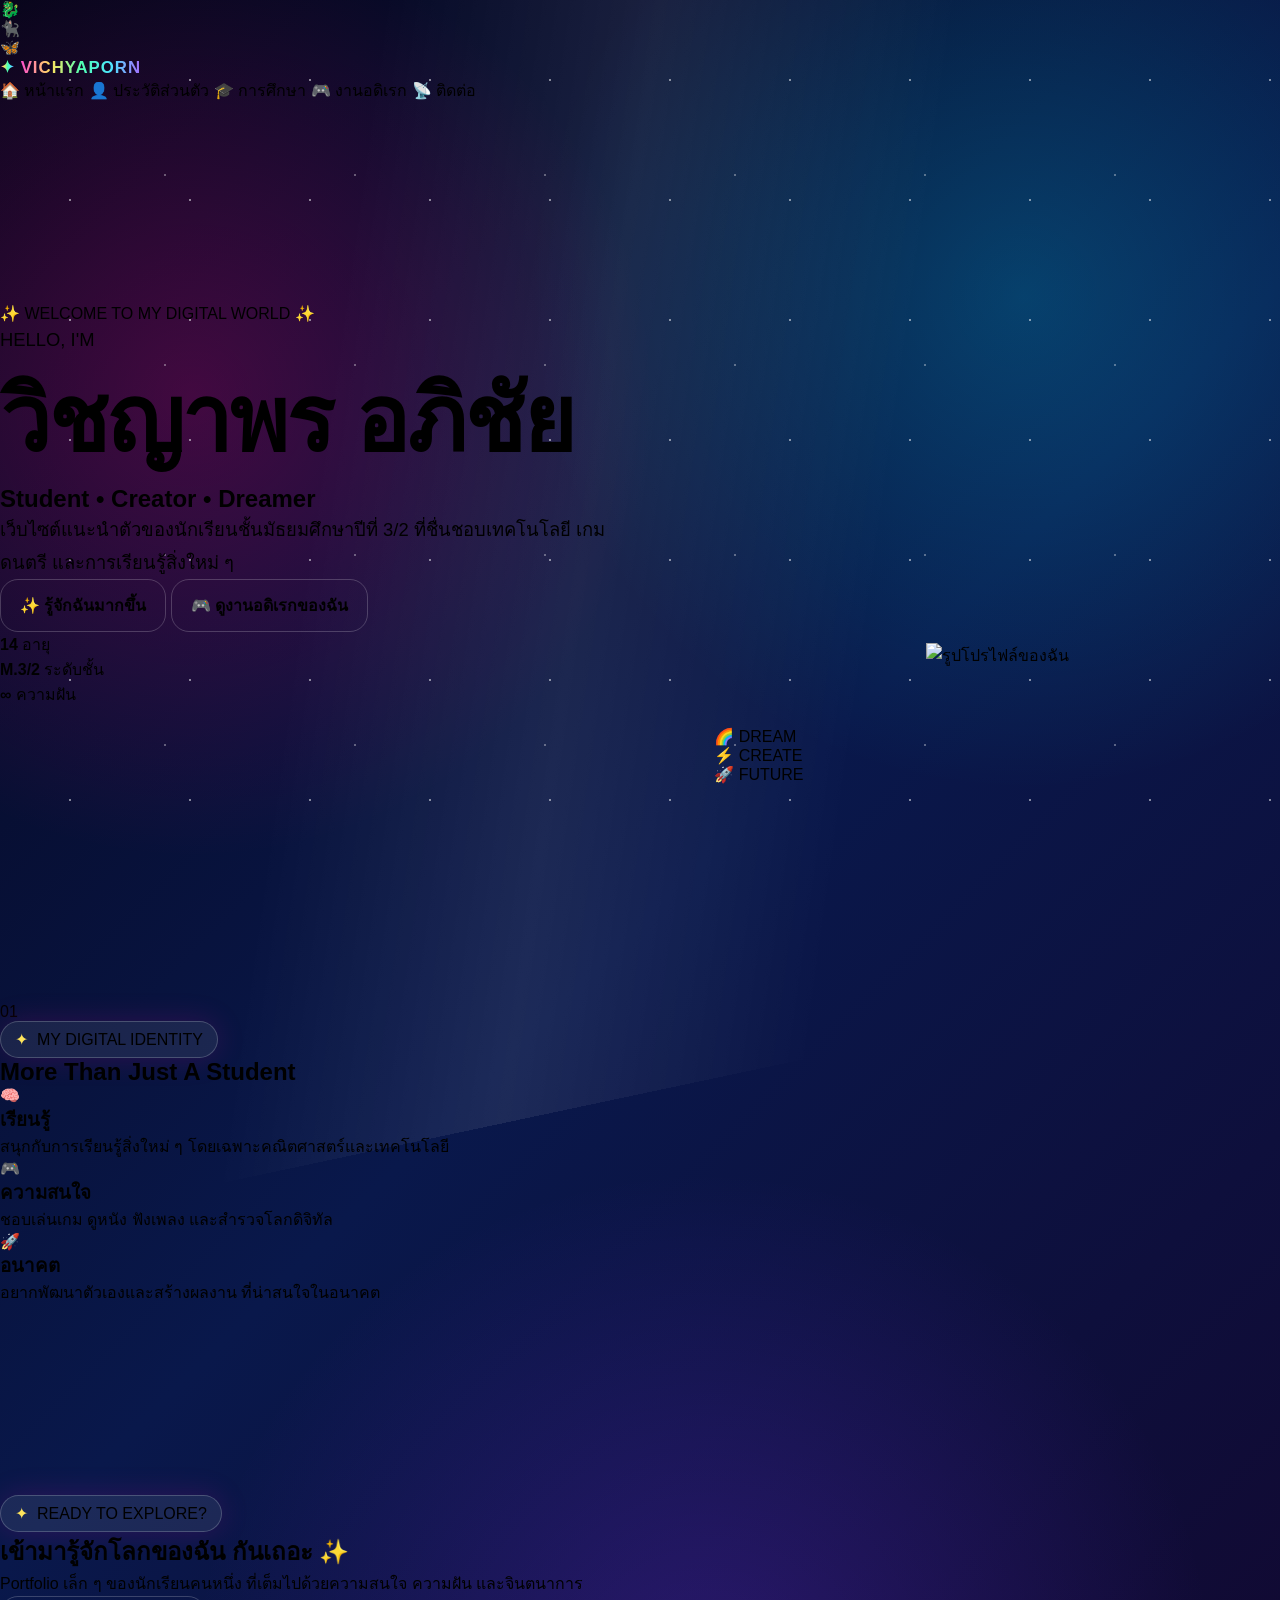
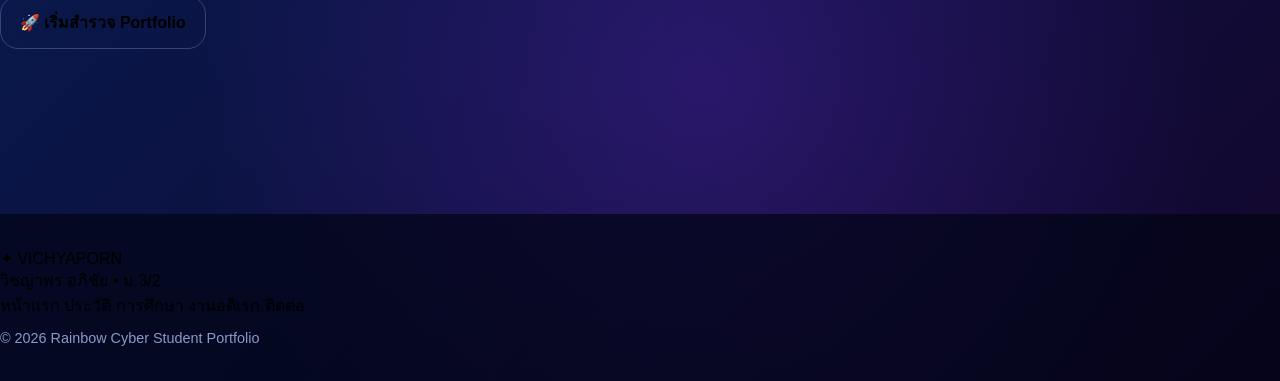
==== index.html @ 8552bf51 "Update index.html" ====
<!DOCTYPE html>
<html lang="th">
<head>
    <meta charset="UTF-8">
    <meta name="viewport" content="width=device-width, initial-scale=1.0">

    <title>Rainbow Cyber Portfolio | วิชญาพร อภิชัย</title>

    <link rel="stylesheet" href="style.css">

    <meta name="description"
          content="เว็บไซต์ Portfolio ของ วิชญาพร อภิชัย นักเรียนชั้นมัธยมศึกษาปีที่ 3/2">
</head>

<body>

    <!-- ===============================
         Animated Background
    ================================ -->

    <div class="space-bg"></div>

    <div class="stars stars-1"></div>
    <div class="stars stars-2"></div>
    <div class="stars stars-3"></div>

    <div class="orb orb-1"></div>
    <div class="orb orb-2"></div>
    <div class="orb orb-3"></div>

    <!-- Floating Cyber Animals -->
    <div class="cyber-animal animal-dragon">🐉</div>
    <div class="cyber-animal animal-cat">🐈‍⬛</div>
    <div class="cyber-animal animal-butterfly">🦋</div>

    <!-- ===============================
         Navigation
    ================================ -->

    <header class="navbar">

        <a href="index.html" class="logo">
            <span class="logo-icon">✦</span>
            <span>VICHYAPORN</span>
        </a>

        <nav class="nav-menu">

            <a href="index.html" class="active">
                🏠 หน้าแรก
            </a>

            <a href="profile.html">
                👤 ประวัติส่วนตัว
            </a>

            <a href="education.html">
                🎓 การศึกษา
            </a>

            <a href="hobby.html">
                🎮 งานอดิเรก
            </a>

            <a href="contact.html">
                📡 ติดต่อ
            </a>

        </nav>

    </header>


    <!-- ===============================
         Main
    ================================ -->

    <main>

        <!-- HERO -->

        <section class="hero section">

            <div class="hero-content reveal">

                <div class="mini-badge">
                    ✨ WELCOME TO MY DIGITAL WORLD ✨
                </div>

                <p class="hero-small">
                    HELLO, I'M
                </p>

                <h1>
                    วิชญาพร
                    <span>อภิชัย</span>
                </h1>

                <h2>
                    <span class="rainbow-text">
                        Student • Creator • Dreamer
                    </span>
                </h2>

                <p class="hero-description">
                    เว็บไซต์แนะนำตัวของนักเรียนชั้นมัธยมศึกษาปีที่ 3/2
                    ที่ชื่นชอบเทคโนโลยี เกม ดนตรี และการเรียนรู้สิ่งใหม่ ๆ
                </p>

                <div class="hero-buttons">

                    <a href="profile.html" class="btn btn-rainbow">
                        ✨ รู้จักฉันมากขึ้น
                    </a>

                    <a href="hobby.html" class="btn btn-glass">
                        🎮 ดูงานอดิเรกของฉัน
                    </a>

                </div>

                <div class="hero-stats">

                    <div>
                        <strong>14</strong>
                        <span>อายุ</span>
                    </div>

                    <div>
                        <strong>M.3/2</strong>
                        <span>ระดับชั้น</span>
                    </div>

                    <div>
                        <strong>∞</strong>
                        <span>ความฝัน</span>
                    </div>

                </div>

            </div>


            <!-- HERO VISUAL -->

            <div class="hero-visual reveal">

                <div class="energy-ring ring-1"></div>
                <div class="energy-ring ring-2"></div>
                <div class="energy-ring ring-3"></div>

                <div class="profile-orbit">

                    <div class="orbit-dot dot-1"></div>
                    <div class="orbit-dot dot-2"></div>
                    <div class="orbit-dot dot-3"></div>

                    <div class="profile-frame">

                        <img
                            src="https://placehold.co/600x700/111827/ffffff?text=MY+PROFILE"
                            alt="รูปโปรไฟล์ของฉัน">

                    </div>

                </div>

                <div class="floating-tag tag-1">
                    🌈 DREAM
                </div>

                <div class="floating-tag tag-2">
                    ⚡ CREATE
                </div>

                <div class="floating-tag tag-3">
                    🚀 FUTURE
                </div>

            </div>

        </section>


        <!-- HIGHLIGHT -->

        <section class="section">

            <div class="section-heading reveal">

                <span class="section-number">01</span>

                <div>
                    <p class="eyebrow">MY DIGITAL IDENTITY</p>

                    <h2>
                        <span class="rainbow-text">
                            More Than Just A Student
                        </span>
                    </h2>
                </div>

            </div>


            <div class="feature-grid">

                <article class="feature-card rainbow-border reveal">

                    <div class="feature-icon">
                        🧠
                    </div>

                    <h3>เรียนรู้</h3>

                    <p>
                        สนุกกับการเรียนรู้สิ่งใหม่ ๆ
                        โดยเฉพาะคณิตศาสตร์และเทคโนโลยี
                    </p>

                </article>


                <article class="feature-card rainbow-border reveal">

                    <div class="feature-icon">
                        🎮
                    </div>

                    <h3>ความสนใจ</h3>

                    <p>
                        ชอบเล่นเกม ดูหนัง ฟังเพลง
                        และสำรวจโลกดิจิทัล
                    </p>

                </article>


                <article class="feature-card rainbow-border reveal">

                    <div class="feature-icon">
                        🚀
                    </div>

                    <h3>อนาคต</h3>

                    <p>
                        อยากพัฒนาตัวเองและสร้างผลงาน
                        ที่น่าสนใจในอนาคต
                    </p>

                </article>

            </div>

        </section>


        <!-- CTA -->

        <section class="cta-section section reveal">

            <div class="cta-card">

                <div class="cta-glow"></div>

                <p class="eyebrow">
                    READY TO EXPLORE?
                </p>

                <h2>
                    เข้ามารู้จักโลกของฉัน
                    <span class="rainbow-text">กันเถอะ ✨</span>
                </h2>

                <p>
                    Portfolio เล็ก ๆ ของนักเรียนคนหนึ่ง
                    ที่เต็มไปด้วยความสนใจ ความฝัน และจินตนาการ
                </p>

                <a href="profile.html" class="btn btn-rainbow">
                    🚀 เริ่มสำรวจ Portfolio
                </a>

            </div>

        </section>

    </main>


    <!-- ===============================
         Footer
    ================================ -->

    <footer class="footer">

        <div class="footer-logo">
            ✦ VICHYAPORN
        </div>

        <p>
            วิชญาพร อภิชัย • ม.3/2
        </p>

        <div class="footer-links">

            <a href="index.html">หน้าแรก</a>
            <a href="profile.html">ประวัติ</a>
            <a href="education.html">การศึกษา</a>
            <a href="hobby.html">งานอดิเรก</a>
            <a href="contact.html">ติดต่อ</a>

        </div>

        <p class="copyright">
            © 2026 Rainbow Cyber Student Portfolio
        </p>

    </footer>


    <!-- Hover Sound -->

    <script>
        let audioContext;

        function playHoverSound() {

            try {

                audioContext =
                    audioContext ||
                    new (window.AudioContext ||
                    window.webkitAudioContext)();

                const oscillator =
                    audioContext.createOscillator();

                const gain =
                    audioContext.createGain();

                oscillator.frequency.value = 700;

                gain.gain.setValueAtTime(
                    0.025,
                    audioContext.currentTime
                );

                gain.gain.exponentialRampToValueAtTime(
                    0.001,
                    audioContext.currentTime + 0.08
                );

                oscillator.connect(gain);
                gain.connect(audioContext.destination);

                oscillator.start();
                oscillator.stop(
                    audioContext.currentTime + 0.08
                );

            } catch (error) {}

        }

        document
            .querySelectorAll("a, button, .feature-card")
            .forEach(element => {

                element.addEventListener(
                    "mouseenter",
                    playHoverSound
                );

            });


        const revealElements =
            document.querySelectorAll(".reveal");

        const observer =
            new IntersectionObserver(
                entries => {

                    entries.forEach(entry => {

                        if (entry.isIntersecting) {

                            entry.target.classList.add("show");

                        }

                    });

                },
                {
                    threshold: 0.12
                }
            );

        revealElements.forEach(
            element => observer.observe(element)
        );

    </script>

</body>
</html>
---- style.css ----
```css
@import url('https://fonts.googleapis.com/css2?family=Kanit:wght@400;500;600;700&family=Orbitron:wght@500;700;800&display=swap');


:root {
    --white: #f7fbff;
    --muted: #c8d8ff;
    --glass: rgba(10, 18, 55, 0.56);
    --line: rgba(255,255,255,0.18);
    --shadow: 0 20px 60px rgba(0,0,0,0.35);
}


* {
    box-sizing: border-box;
    margin: 0;
    padding: 0;
}


html {
    scroll-behavior: smooth;
}


body {

    min-height: 100vh;

    overflow-x: hidden;

    color: var(--white);

    font-family: 'Kanit', sans-serif;

    background:

        radial-gradient(
            circle at 15% 20%,
            rgba(255,0,128,0.24),
            transparent 24%
        ),

        radial-gradient(
            circle at 80% 15%,
            rgba(0,220,255,0.22),
            transparent 25%
        ),

        radial-gradient(
            circle at 55% 85%,
            rgba(130,50,255,0.24),
            transparent 28%
        ),

        linear-gradient(
            135deg,
            #05051a 0%,
            #09184b 48%,
            #13062d 100%
        );
}


/* ดาวด้านหลัง */

body::before {

    content: "";

    position: fixed;

    inset: 0;

    z-index: -5;

    pointer-events: none;

    background-image:

        radial-gradient(
            circle,
            rgba(255,255,255,0.9) 0 1px,
            transparent 1.5px
        ),

        radial-gradient(
            circle,
            rgba(255,255,255,0.6) 0 1px,
            transparent 1.5px
        );

    background-size:
        120px 120px,
        190px 190px;

    background-position:
        10px 20px,
        70px 80px;

    opacity: 0.55;

    animation: stars 18s linear infinite;
}


/* แสงทางช้างเผือก */

body::after {

    content: "";

    position: fixed;

    inset: -20%;

    z-index: -4;

    pointer-events: none;

    background:
        linear-gradient(
            110deg,
            transparent 35%,
            rgba(255,255,255,0.08) 48%,
            transparent 62%
        );

    transform: rotate(-12deg);

    animation: milky 11s ease-in-out infinite;
}


a {
    color: inherit;
    text-decoration: none;
}


img {
    max-width: 100%;
    display: block;
}


.container {

    width: min(1120px, 92%);

    margin: auto;
}


/* =========================
   NAVIGATION
========================= */

.nav {

    position: sticky;

    top: 14px;

    z-index: 50;

    margin: 14px auto 0;

    width: min(1120px, 92%);

    padding: 12px 16px;

    border: 1px solid var(--line);

    border-radius: 28px;

    background: rgba(5,8,30,0.62);

    backdrop-filter: blur(18px);

    box-shadow:
        0 10px 40px rgba(0,0,0,0.28);
}


.nav-inner {

    display: flex;

    align-items: center;

    justify-content: space-between;

    gap: 18px;
}


.logo {

    font-family: Orbitron, sans-serif;

    font-weight: 800;

    letter-spacing: 1px;

    font-size: 1.05rem;
}


.logo span {

    background:
        linear-gradient(
            90deg,
            #ff4ecd,
            #ffe45e,
            #50ffb1,
            #4de7ff,
            #a56cff
        );

    -webkit-background-clip: text;

    color: transparent;
}


.menu {

    display: flex;

    gap: 7px;

    flex-wrap: wrap;

    justify-content: flex-end;
}


.menu a {

    padding: 9px 13px;

    border-radius: 18px;

    color: #dbe8ff;

    transition: 0.25s;
}


.menu a:hover,
.menu a.active {

    background:
        linear-gradient(
            90deg,
            #ff4ecd,
            #7c5cff,
            #29d9ff
        );

    color: white;

    box-shadow:
        0 0 22px rgba(103,93,255,0.45);

    transform: translateY(-2px);
}


/* =========================
   HERO
========================= */

.hero {

    min-height: calc(100vh - 95px);

    display: grid;

    grid-template-columns: 1.08fr 0.92fr;

    align-items: center;

    gap: 50px;

    padding: 70px 0 90px;

    position: relative;
}


.eyebrow {

    display: inline-flex;

    gap: 9px;

    align-items: center;

    padding: 8px 14px;

    border: 1px solid rgba(255,255,255,0.2);

    border-radius: 999px;

    background: rgba(255,255,255,0.08);

    box-shadow:
        0 0 30px rgba(255,0,180,0.15);
}


.eyebrow::before {

    content: "✦";

    color: #ffe55c;

    animation: twinkle 1.3s infinite;
}


h1 {

    font-size: clamp(3rem, 7vw, 6.6rem);

    line-height: 0.95;

    margin: 22px 0;

    font-weight: 800;

    letter-spacing: -2px;
}


.gradient {

    background:
        linear-gradient(
            90deg,
            #ff4fd8,
            #ff8b4a,
            #ffe35b,
            #59ffb0,
            #43e7ff,
            #8d68ff
        );

    -webkit-background-clip: text;

    color: transparent;

    background-size: 250%;

    animation:
        rainbow 7s linear infinite;
}


.hero p {

    font-size: 1.15rem;

    color: var(--muted);

    max-width: 650px;

    line-height: 1.8;
}


.actions {

    display: flex;

    gap: 14px;

    flex-wrap: wrap;

    margin-top: 28px;
}


.btn {

    display: inline-flex;

    align-items: center;

    gap: 8px;

    padding: 13px 19px;

    border-radius: 18px;

    font-weight: 700;

    border: 1px solid rgba(255,255,255,0.2);

    transition: 0.25s;
}


.btn.primary {

    background:
        linear-gradient(
            100deg,
            #ff35c8,
            #7659ff,
            #1ddcff
        );

    box-shadow:
        0 12px 35px rgba(113,65,255,0.35);
}


.btn.secondary {

    background:
        rgba(255,255,255,0.08);
}


.btn:hover {

    transform:
        translateY(-4px)
        scale(1.02);

    box-shadow:
        0 14px 35px rgba(0,0,0,0.35);
}


/* =========================
   PROFILE ORBIT
========================= */

.profile-orbit {

    position: relative;

    display: grid;

    place-items: center;

    min-height: 500px;
}


.orbit {

    position: absolute;

    width: 410px;

    height: 410px;

    border:
        1px dashed
        rgba(255,255,255,0.35);

    border-radius: 50%;

    animation:
        spin 20s linear infinite;
}


.orbit::before,
.orbit::after {

    content: "✦";

    position: absolute;

    color: white;

    font-size: 1.5rem;

    filter:
        drop-shadow(
            0 0 12px white
        );
}


.orbit::before {

    top: 4%;

    left: 50%;
}


.orbit::after {

    bottom: 10%;

    right: 4%;

    color: #ff63dd;
}


.avatar-wrap {

    width: 315px;

    height: 315px;

    padding: 9px;

    border-radius:
        47% 53% 58% 42% /
        50% 44% 56% 50%;

    background:
        linear-gradient(
            135deg,
            #ff4ecd,
            #ffe45e,
            #4dffbe,
            #42dfff,
            #9365ff
        );

    box-shadow:
        0 0 70px rgba(117,87,255,0.5);

    animation:
        morph 8s ease-in-out infinite,
        float 4s ease-in-out infinite;
}


.avatar {

    width: 100%;

    height: 100%;

    object-fit: cover;

    border-radius: inherit;

    background: #111a4a;
}


.planet,
.animal {

    position: absolute;

    filter:
        drop-shadow(
            0 0 18px
            rgba(255,255,255,0.35)
        );

    animation:
        float 5s ease-in-out infinite;
}


.planet {

    font-size: 5rem;

    top: 4%;

    right: 0;
}


.animal {

    font-size: 6rem;

    bottom: 3%;

    left: 0;

    animation-delay: -2s;
}


.sparkles span {

    position: absolute;

    font-size: 1.4rem;

    animation:
        twinkle 1.5s infinite;
}


.sparkles span:nth-child(1) {

    top: 10%;

    left: 5%;
}


.sparkles span:nth-child(2) {

    top: 28%;

    right: 4%;

    animation-delay: 0.5s;
}


.sparkles span:nth-child(3) {

    bottom: 15%;

    right: 15%;

    animation-delay: 1s;
}


/* =========================
   STATS
========================= */

.stats {

    display: grid;

    grid-template-columns:
        repeat(3,1fr);

    gap: 15px;

    margin-top: 25px;
}


.stat {

    text-align: center;

    padding: 18px;

    border-radius: 22px;

    background:
        rgba(255,255,255,0.07);

    border:
        1px solid var(--line);
}


.stat strong {

    display: block;

    font-size: 2rem;
}


.stat span {

    color: #bcd0ff;
}


/* =========================
   SECTIONS
========================= */

.section {

    padding: 95px 0;
}


.section-head {

    text-align: center;

    margin-bottom: 42px;
}


.section-head .mini {

    color: #79eaff;

    font-weight: 700;

    letter-spacing: 2px;
}


.section-head h2 {

    font-size:
        clamp(2rem,4vw,3.5rem);

    margin: 8px 0;
}


.section-head p {

    color: var(--muted);
}


/* =========================
   CARDS
========================= */

.grid {

    display: grid;

    grid-template-columns:
        repeat(3,1fr);

    gap: 20px;
}


.card {

    padding: 25px;

    border:
        1px solid var(--line);

    border-radius: 28px;

    background:
        var(--glass);

    backdrop-filter:
        blur(16px);

    box-shadow:
        var(--shadow);

    transition: 0.3s;

    position: relative;

    overflow: hidden;
}


.card::before {

    content: "";

    position: absolute;

    width: 130px;

    height: 130px;

    right: -55px;

    top: -55px;

    background:
        radial-gradient(
            circle,
            #ff49d8,
            transparent 65%
        );

    opacity: 0.45;
}


.card:hover {

    transform:
        translateY(-9px)
        rotateX(1deg);

    border-color:
        rgba(255,255,255,0.38);

    box-shadow:

        0 25px 70px
        rgba(0,0,0,0.42),

        0 0 35px
        rgba(116,83,255,0.18);
}


.icon {

    font-size: 2.3rem;

    margin-bottom: 12px;
}


.card h3 {

    font-size: 1.35rem;

    margin-bottom: 7px;
}


.card p {

    color: var(--muted);

    line-height: 1.7;
}


/* =========================
   PAGE HERO
========================= */

.page-hero {

    padding: 80px 0 45px;

    text-align: center;
}


.page-hero h1 {

    font-size:
        clamp(2.8rem,7vw,5rem);
}


.page-hero p {

    max-width: 700px;

    margin: auto;

    color: var(--muted);

    font-size: 1.1rem;

    line-height: 1.8;
}


/* =========================
   PROFILE
========================= */

.profile-layout {

    display: grid;

    grid-template-columns:
        0.75fr 1.25fr;

    gap: 25px;

    align-items: stretch;
}


.portrait {

    min-height: 500px;

    display: flex;

    align-items: center;

    justify-content: center;
}


.portrait .avatar-wrap {

    width: 280px;

    height: 350px;
}


.profile-name {

    font-size: 2.4rem;

    margin:
        18px 0 5px;
}


.info-list {

    display: grid;

    grid-template-columns:
        1fr 1fr;

    gap: 13px;

    margin-top: 20px;
}


.info {

    padding: 15px;

    border-radius: 18px;

    background:
        rgba(255,255,255,0.06);

    border:
        1px solid var(--line);
}


.info b {

    display: block;

    color: #72e9ff;
}


.info span {

    color: white;
}


/* =========================
   TIMELINE
========================= */

.timeline {

    position: relative;

    max-width: 850px;

    margin: auto;
}


.timeline::before {

    content: "";

    position: absolute;

    left: 25px;

    top: 0;

    bottom: 0;

    width: 3px;

    background:
        linear-gradient(
            #ff4fd8,
            #ffe45e,
            #55ffb6,
            #49dcff,
            #9168ff
        );

    border-radius: 9px;
}


.timeline-item {

    position: relative;

    padding:
        0 0 28px 70px;
}


.dot {

    position: absolute;

    left: 13px;

    top: 5px;

    width: 27px;

    height: 27px;

    border-radius: 50%;

    background:
        linear-gradient(
            135deg,
            #ff4fd8,
            #55ddff
        );

    box-shadow:
        0 0 22px #6e71ff;
}


.year {

    color: #ffe75b;

    font-weight: 700;
}


/* =========================
   TABLE
========================= */

.table-wrap {

    overflow: auto;

    margin-top: 25px;

    border:
        1px solid var(--line);

    border-radius: 25px;
}


.table {

    width: 100%;

    border-collapse: collapse;

    min-width: 620px;

    background:
        rgba(10,15,45,0.5);
}


.table th,
.table td {

    padding: 16px;

    border-bottom:
        1px solid var(--line);

    text-align: left;
}


.table th {

    background:
        rgba(120,80,255,0.25);

    color: white;
}


.table td {

    color: #d8e4ff;
}


/* =========================
   HOBBY
========================= */

.hobby-grid {

    grid-template-columns:
        repeat(3,1fr);
}


.hobby-card {

    min-height: 240px;
}


.hobby-card .big {

    font-size: 3.2rem;

    display: inline-block;

    animation:
        bob 3s ease-in-out infinite;
}


.tag {

    display: inline-block;

    margin-top: 18px;

    padding: 6px 11px;

    border-radius: 999px;

    background:
        rgba(255,255,255,0.08);

    border:
        1px solid var(--line);

    color: #cfe5ff;
}


/* =========================
   CONTACT
========================= */

.contact-grid {

    display: grid;

    grid-template-columns:
        1fr 1fr;

    gap: 25px;
}


.contact-card {

    min-height: 200px;
}


.contact-link {

    display: inline-block;

    margin-top: 15px;

    color: #72eaff;

    font-weight: 700;
}


.center-card {

    text-align: center;
}


.center-card .btn {

    margin-top: 20px;
}


/* =========================
   FOOTER
========================= */

footer {

    margin-top: 70px;

    padding: 35px 0;

    background:
        rgba(2,5,22,0.72);

    border-top:
        1px solid var(--line);
}


.footer-inner {

    display: flex;

    justify-content: space-between;

    gap: 20px;

    align-items: center;
}


.footer-nav {

    display: flex;

    gap: 15px;

    flex-wrap: wrap;

    color: #bfd2ff;
}


.copyright {

    color: #879bc9;

    font-size: 0.9rem;

    margin-top: 12px;
}


/* =========================
   ANIMATION
========================= */

.reveal {

    animation:
        up 0.8s both;
}


.delay1 {

    animation-delay: 0.12s;
}


.delay2 {

    animation-delay: 0.24s;
}


.delay3 {

    animation-delay: 0.36s;
}


@keyframes up {

    from {

        opacity: 0;

        transform:
            translateY(25px);
    }

    to {

        opacity: 1;

        transform: none;
    }
}


@keyframes float {

    0%,100% {

        transform:
            translateY(0)
            rotate(-2deg);
    }

    50% {

        transform:
            translateY(-18px)
            rotate(3deg);
    }
}


@keyframes spin {

    to {

        transform:
            rotate(360deg);
    }
}


@keyframes morph {

    0%,100% {

        border-radius:
            47% 53% 58% 42% /
            50% 44% 56% 50%;
    }

    50% {

        border-radius:
            57% 43% 44% 56% /
            41% 58% 42% 59%;
    }
}


@keyframes rainbow {

    to {

        background-position:
            250% center;
    }
}


@keyframes stars {

    to {

        background-position:
            120px 120px,
            -120px -80px;
    }
}


@keyframes milky {

    0%,100% {

        transform:
            translateX(-8%)
            rotate(-12deg);
    }

    50% {

        transform:
            translateX(8%)
            rotate(-12deg);
    }
}


@keyframes twinkle {

    0%,100% {

        opacity: 0.35;

        transform:
            scale(0.8);
    }

    50% {

        opacity: 1;

        transform:
            scale(1.2);
    }
}


@keyframes bob {

    0%,100% {

        transform:
            translateY(0)
            rotate(-3deg);
    }

    50% {

        transform:
            translateY(-10px)
            rotate(3deg);
    }
}


/* =========================
   RESPONSIVE
========================= */

@media (max-width: 850px) {

    .hero {

        grid-template-columns: 1fr;

        text-align: center;

        padding-top: 55px;
    }


    .hero p {

        margin: auto;
    }


    .actions {

        justify-content: center;
    }


    .profile-orbit {

        min-height: 410px;
    }


    .orbit {

        width: 330px;

        height: 330px;
    }


    .avatar-wrap {

        width: 250px;

        height: 250px;
    }


    .planet {

        font-size: 3.8rem;
    }


    .animal {

        font-size: 4.5rem;
    }


    .grid,
    .hobby-grid {

        grid-template-columns:
            1fr 1fr;
    }


    .profile-layout,
    .contact-grid {

        grid-template-columns: 1fr;
    }


    .portrait {

        min-height: 400px;
    }


    .footer-inner {

        flex-direction: column;

        text-align: center;
    }

}


@media (max-width: 560px) {

    .nav {

        top: 7px;
    }


    .nav-inner {

        align-items: flex-start;

        flex-direction: column;
    }


    .menu {

        width: 100%;

        justify-content: center;
    }


    .menu a {

        padding: 7px 9px;

        font-size: 0.9rem;
    }


    h1 {

        letter-spacing: -1px;
    }


    .section {

        padding: 65px 0;
    }


    .grid,
    .hobby-grid,
    .stats,
    .info-list {

        grid-template-columns: 1fr;
    }


    .profile-orbit {

        min-height: 350px;
    }


    .orbit {

        width: 285px;

        height: 285px;
    }


    .avatar-wrap {

        width: 215px;

        height: 215px;
    }


    .animal {

        left: 2%;

        bottom: 0;

        font-size: 3.7rem;
    }


    .planet {

        right: 0;

        font-size: 3rem;
    }


    .page-hero {

        padding: 55px 0 30px;
    }

}
```
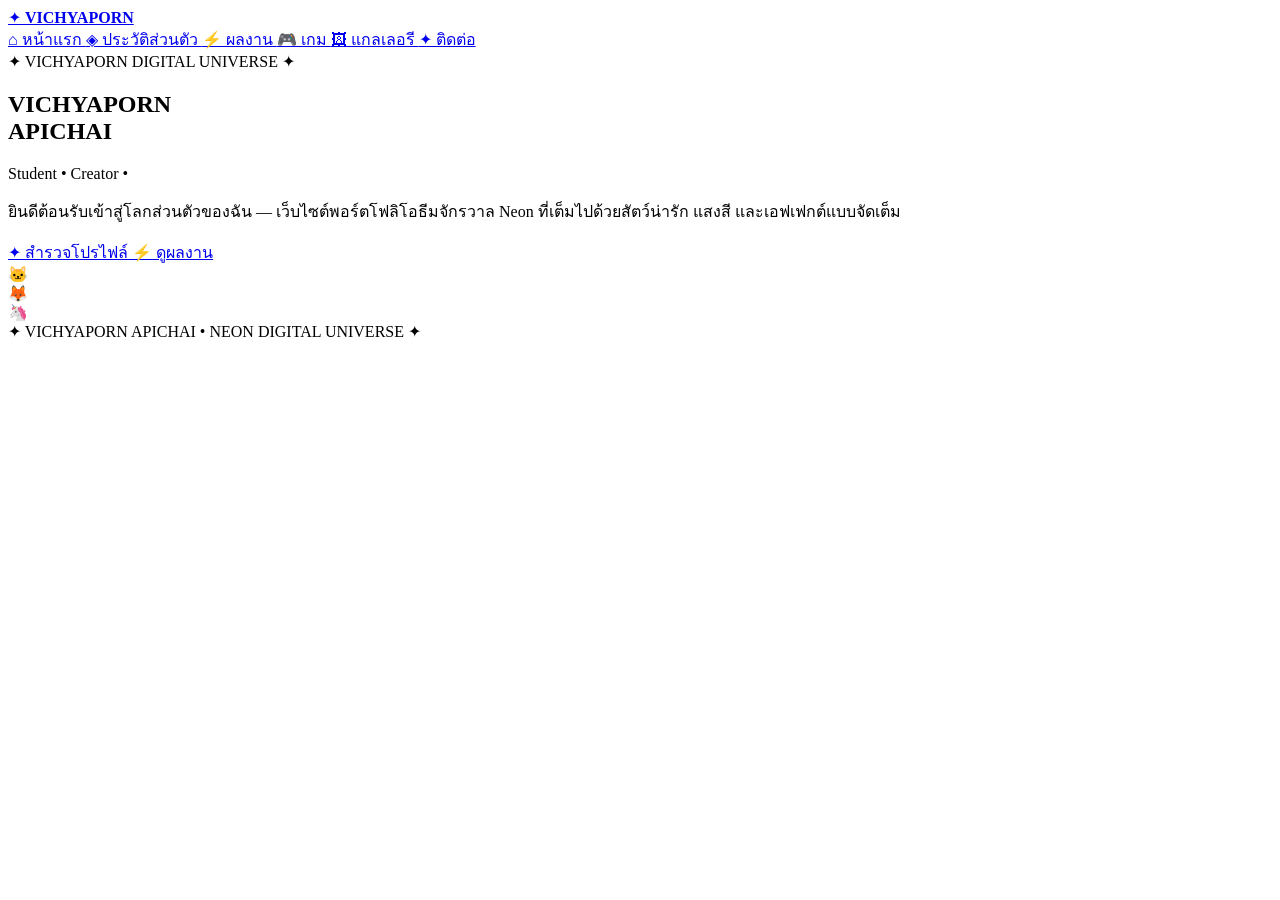
==== commit 57c4392a: "Update index.html" ====
--- a/index.html
+++ b/index.html
@@ -1,288 +1,138 @@
-<!DOCTYPE html>
+<!doctype html>
 <html lang="th">
+
 <head>
     <meta charset="UTF-8">
     <meta name="viewport" content="width=device-width, initial-scale=1.0">
 
-    <title>Rainbow Cyber Portfolio | วิชญาพร อภิชัย</title>
+    <title>VICHYAPORN — หน้าแรก</title>
 
-    <link rel="stylesheet" href="style.css">
-
-    <meta name="description"
-          content="เว็บไซต์ Portfolio ของ วิชญาพร อภิชัย นักเรียนชั้นมัธยมศึกษาปีที่ 3/2">
+    <link rel="stylesheet" href="css/style.css">
 </head>
 
 <body>
 
-    <!-- ===============================
-         Animated Background
-    ================================ -->
+    <!-- Background -->
+    <div class="bg"></div>
+    <div class="stars"></div>
 
-    <div class="space-bg"></div>
+    <!-- เอฟเฟกต์ทั้งหมด -->
+    <div id="fx"></div>
 
-    <div class="stars stars-1"></div>
-    <div class="stars stars-2"></div>
-    <div class="stars stars-3"></div>
+    <!-- Cursor -->
+    <div class="cursor"></div>
+    <div class="cursor-dot"></div>
 
-    <div class="orb orb-1"></div>
-    <div class="orb orb-2"></div>
-    <div class="orb orb-3"></div>
 
-    <!-- Floating Cyber Animals -->
-    <div class="cyber-animal animal-dragon">🐉</div>
-    <div class="cyber-animal animal-cat">🐈‍⬛</div>
-    <div class="cyber-animal animal-butterfly">🦋</div>
+    <!-- ================= NAVBAR ================= -->
 
-    <!-- ===============================
-         Navigation
-    ================================ -->
+    <nav>
 
-    <header class="navbar">
-
-        <a href="index.html" class="logo">
-            <span class="logo-icon">✦</span>
-            <span>VICHYAPORN</span>
+        <a class="logo" href="index.html">
+            ✦ <b>VICHYAPORN</b>
         </a>
 
-        <nav class="nav-menu">
+        <div class="navlinks">
 
-            <a href="index.html" class="active">
-                🏠 หน้าแรก
+            <a href="index.html">
+                ⌂ หน้าแรก
             </a>
 
             <a href="profile.html">
-                👤 ประวัติส่วนตัว
+                ◈ ประวัติส่วนตัว
             </a>
 
-            <a href="education.html">
-                🎓 การศึกษา
+            <a href="works.html">
+                ⚡ ผลงาน
             </a>
 
-            <a href="hobby.html">
-                🎮 งานอดิเรก
+            <a href="games.html">
+                🎮 เกม
+            </a>
+
+            <a href="gallery.html">
+                🖼 แกลเลอรี
             </a>
 
             <a href="contact.html">
-                📡 ติดต่อ
+                ✦ ติดต่อ
             </a>
 
-        </nav>
+        </div>
 
-    </header>
+    </nav>
 
 
-    <!-- ===============================
-         Main
-    ================================ -->
+    <!-- ================= HERO ================= -->
 
     <main>
 
-        <!-- HERO -->
+        <section class="hero">
 
-        <section class="hero section">
+            <div class="wrap reveal">
 
-            <div class="hero-content reveal">
-
-                <div class="mini-badge">
-                    ✨ WELCOME TO MY DIGITAL WORLD ✨
+                <div class="eyebrow">
+                    ✦ VICHYAPORN DIGITAL UNIVERSE ✦
                 </div>
 
-                <p class="hero-small">
-                    HELLO, I'M
-                </p>
 
                 <h1>
-                    วิชญาพร
-                    <span>อภิชัย</span>
+
+                    <span class="glitch">
+                        VICHYAPORN
+                    </span>
+
+                    <br>
+
+                    APICHAI
+
                 </h1>
 
-                <h2>
-                    <span class="rainbow-text">
-                        Student • Creator • Dreamer
-                    </span>
-                </h2>
 
-                <p class="hero-description">
-                    เว็บไซต์แนะนำตัวของนักเรียนชั้นมัธยมศึกษาปีที่ 3/2
-                    ที่ชื่นชอบเทคโนโลยี เกม ดนตรี และการเรียนรู้สิ่งใหม่ ๆ
-                </p>
+                <div class="subtitle">
 
-                <div class="hero-buttons">
+                    Student • Creator •
 
-                    <a href="profile.html" class="btn btn-rainbow">
-                        ✨ รู้จักฉันมากขึ้น
-                    </a>
-
-                    <a href="hobby.html" class="btn btn-glass">
-                        🎮 ดูงานอดิเรกของฉัน
-                    </a>
+                    <span id="type" class="type"></span>
 
                 </div>
 
-                <div class="hero-stats">
 
-                    <div>
-                        <strong>14</strong>
-                        <span>อายุ</span>
-                    </div>
+                <p>
+                    ยินดีต้อนรับเข้าสู่โลกส่วนตัวของฉัน —
+                    เว็บไซต์พอร์ตโฟลิโอธีมจักรวาล Neon
+                    ที่เต็มไปด้วยสัตว์น่ารัก แสงสี
+                    และเอฟเฟกต์แบบจัดเต็ม
+                </p>
 
-                    <div>
-                        <strong>M.3/2</strong>
-                        <span>ระดับชั้น</span>
-                    </div>
 
-                    <div>
-                        <strong>∞</strong>
-                        <span>ความฝัน</span>
-                    </div>
+                <div class="buttons">
+
+                    <a class="btn primary" href="profile.html">
+                        ✦ สำรวจโปรไฟล์
+                    </a>
+
+                    <a class="btn" href="works.html">
+                        ⚡ ดูผลงาน
+                    </a>
 
                 </div>
 
             </div>
 
 
-            <!-- HERO VISUAL -->
+            <!-- สัตว์ลอย -->
 
-            <div class="hero-visual reveal">
-
-                <div class="energy-ring ring-1"></div>
-                <div class="energy-ring ring-2"></div>
-                <div class="energy-ring ring-3"></div>
-
-                <div class="profile-orbit">
-
-                    <div class="orbit-dot dot-1"></div>
-                    <div class="orbit-dot dot-2"></div>
-                    <div class="orbit-dot dot-3"></div>
-
-                    <div class="profile-frame">
-
-                        <img
-                            src="https://placehold.co/600x700/111827/ffffff?text=MY+PROFILE"
-                            alt="รูปโปรไฟล์ของฉัน">
-
-                    </div>
-
-                </div>
-
-                <div class="floating-tag tag-1">
-                    🌈 DREAM
-                </div>
-
-                <div class="floating-tag tag-2">
-                    ⚡ CREATE
-                </div>
-
-                <div class="floating-tag tag-3">
-                    🚀 FUTURE
-                </div>
-
+            <div class="floatpet p1">
+                🐱
             </div>
 
-        </section>
-
-
-        <!-- HIGHLIGHT -->
-
-        <section class="section">
-
-            <div class="section-heading reveal">
-
-                <span class="section-number">01</span>
-
-                <div>
-                    <p class="eyebrow">MY DIGITAL IDENTITY</p>
-
-                    <h2>
-                        <span class="rainbow-text">
-                            More Than Just A Student
-                        </span>
-                    </h2>
-                </div>
-
+            <div class="floatpet p2">
+                🦊
             </div>
 
-
-            <div class="feature-grid">
-
-                <article class="feature-card rainbow-border reveal">
-
-                    <div class="feature-icon">
-                        🧠
-                    </div>
-
-                    <h3>เรียนรู้</h3>
-
-                    <p>
-                        สนุกกับการเรียนรู้สิ่งใหม่ ๆ
-                        โดยเฉพาะคณิตศาสตร์และเทคโนโลยี
-                    </p>
-
-                </article>
-
-
-                <article class="feature-card rainbow-border reveal">
-
-                    <div class="feature-icon">
-                        🎮
-                    </div>
-
-                    <h3>ความสนใจ</h3>
-
-                    <p>
-                        ชอบเล่นเกม ดูหนัง ฟังเพลง
-                        และสำรวจโลกดิจิทัล
-                    </p>
-
-                </article>
-
-
-                <article class="feature-card rainbow-border reveal">
-
-                    <div class="feature-icon">
-                        🚀
-                    </div>
-
-                    <h3>อนาคต</h3>
-
-                    <p>
-                        อยากพัฒนาตัวเองและสร้างผลงาน
-                        ที่น่าสนใจในอนาคต
-                    </p>
-
-                </article>
-
-            </div>
-
-        </section>
-
-
-        <!-- CTA -->
-
-        <section class="cta-section section reveal">
-
-            <div class="cta-card">
-
-                <div class="cta-glow"></div>
-
-                <p class="eyebrow">
-                    READY TO EXPLORE?
-                </p>
-
-                <h2>
-                    เข้ามารู้จักโลกของฉัน
-                    <span class="rainbow-text">กันเถอะ ✨</span>
-                </h2>
-
-                <p>
-                    Portfolio เล็ก ๆ ของนักเรียนคนหนึ่ง
-                    ที่เต็มไปด้วยความสนใจ ความฝัน และจินตนาการ
-                </p>
-
-                <a href="profile.html" class="btn btn-rainbow">
-                    🚀 เริ่มสำรวจ Portfolio
-                </a>
-
+            <div class="floatpet p3">
+                🦄
             </div>
 
         </section>
@@ -290,121 +140,16 @@
     </main>
 
 
-    <!-- ===============================
-         Footer
-    ================================ -->
+    <footer>
 
-    <footer class="footer">
-
-        <div class="footer-logo">
-            ✦ VICHYAPORN
-        </div>
-
-        <p>
-            วิชญาพร อภิชัย • ม.3/2
-        </p>
-
-        <div class="footer-links">
-
-            <a href="index.html">หน้าแรก</a>
-            <a href="profile.html">ประวัติ</a>
-            <a href="education.html">การศึกษา</a>
-            <a href="hobby.html">งานอดิเรก</a>
-            <a href="contact.html">ติดต่อ</a>
-
-        </div>
-
-        <p class="copyright">
-            © 2026 Rainbow Cyber Student Portfolio
-        </p>
+        ✦ VICHYAPORN APICHAI
+        • NEON DIGITAL UNIVERSE ✦
 
     </footer>
 
 
-    <!-- Hover Sound -->
-
-    <script>
-        let audioContext;
-
-        function playHoverSound() {
-
-            try {
-
-                audioContext =
-                    audioContext ||
-                    new (window.AudioContext ||
-                    window.webkitAudioContext)();
-
-                const oscillator =
-                    audioContext.createOscillator();
-
-                const gain =
-                    audioContext.createGain();
-
-                oscillator.frequency.value = 700;
-
-                gain.gain.setValueAtTime(
-                    0.025,
-                    audioContext.currentTime
-                );
-
-                gain.gain.exponentialRampToValueAtTime(
-                    0.001,
-                    audioContext.currentTime + 0.08
-                );
-
-                oscillator.connect(gain);
-                gain.connect(audioContext.destination);
-
-                oscillator.start();
-                oscillator.stop(
-                    audioContext.currentTime + 0.08
-                );
-
-            } catch (error) {}
-
-        }
-
-        document
-            .querySelectorAll("a, button, .feature-card")
-            .forEach(element => {
-
-                element.addEventListener(
-                    "mouseenter",
-                    playHoverSound
-                );
-
-            });
-
-
-        const revealElements =
-            document.querySelectorAll(".reveal");
-
-        const observer =
-            new IntersectionObserver(
-                entries => {
-
-                    entries.forEach(entry => {
-
-                        if (entry.isIntersecting) {
-
-                            entry.target.classList.add("show");
-
-                        }
-
-                    });
-
-                },
-                {
-                    threshold: 0.12
-                }
-            );
-
-        revealElements.forEach(
-            element => observer.observe(element)
-        );
-
-    </script>
+    <script src="js/app.js"></script>
 
 </body>
+
 </html>
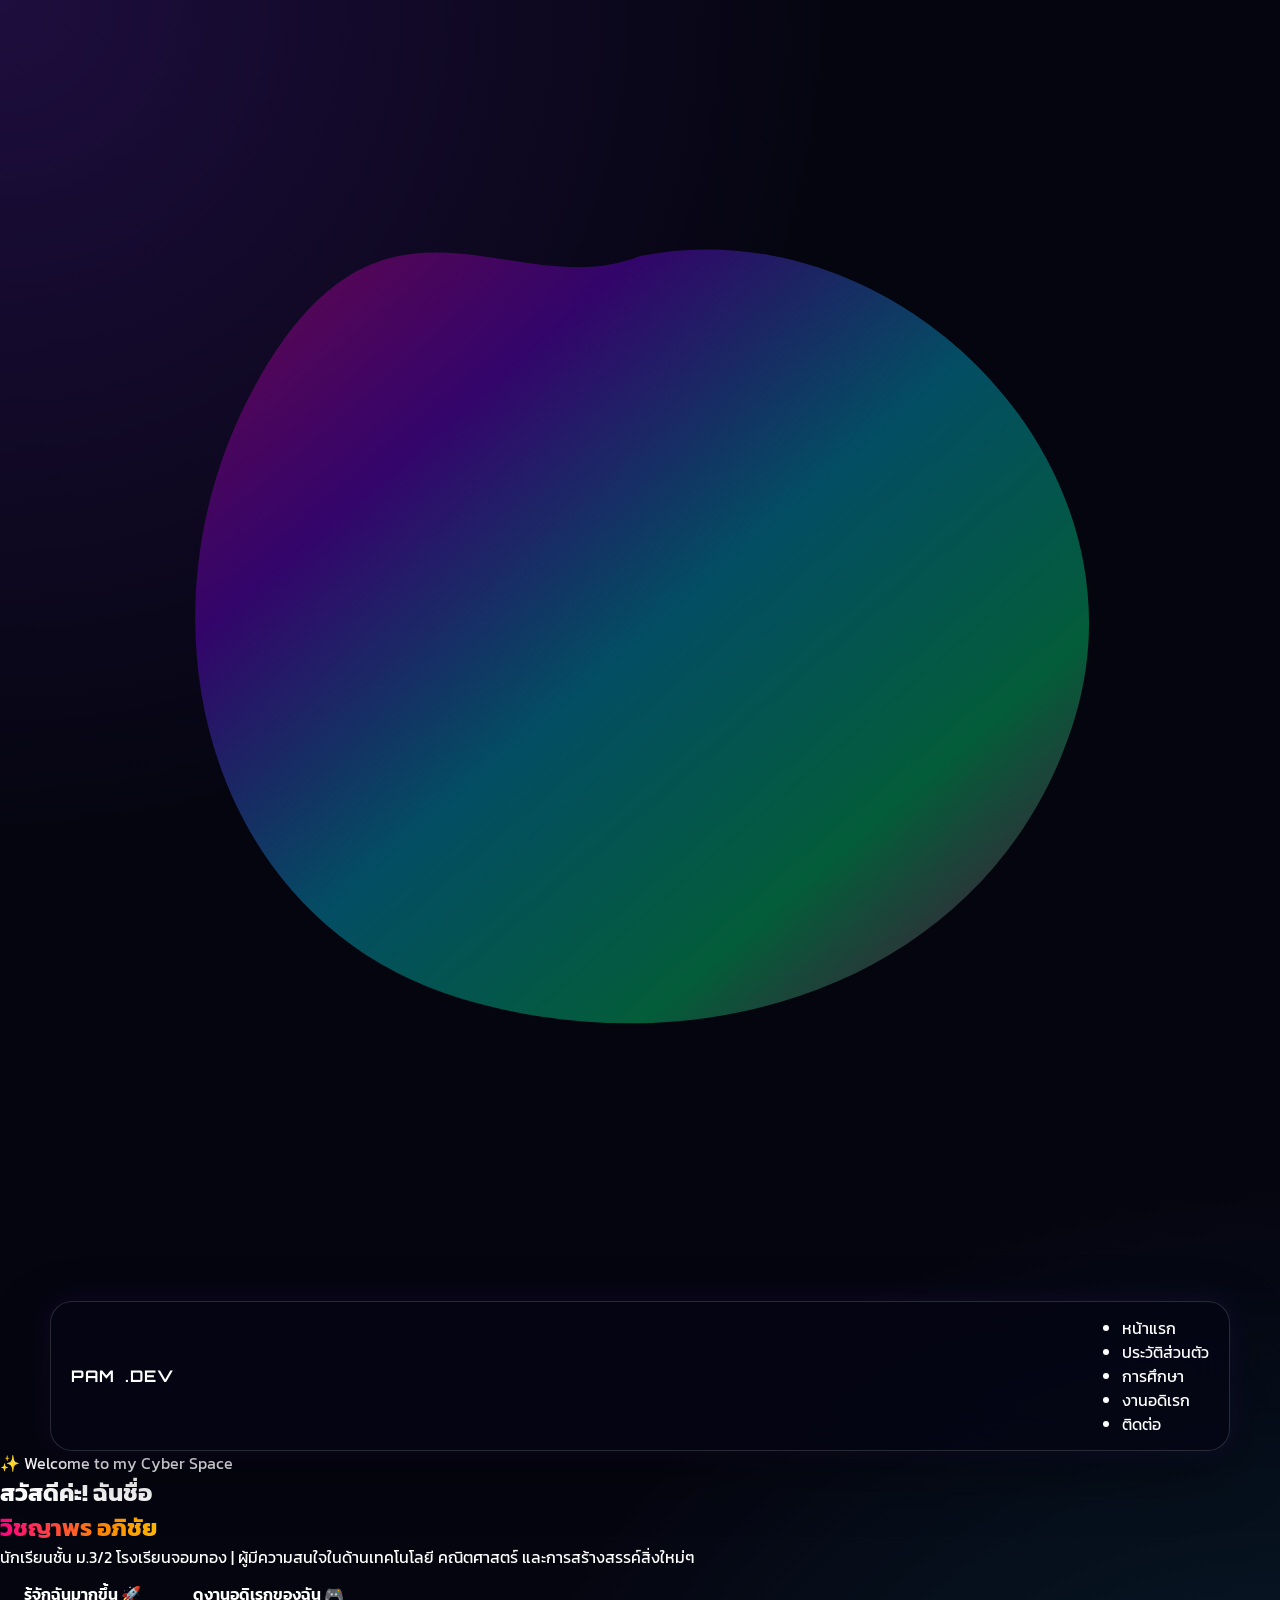
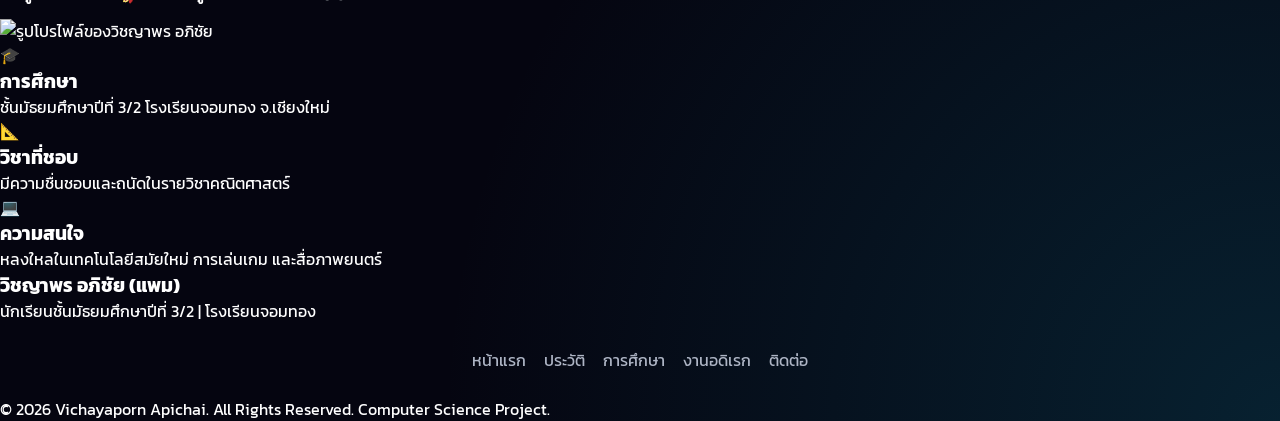
==== commit 4d6308ab: "Update index.html" ====
--- a/index.html
+++ b/index.html
@@ -1,155 +1,93 @@
-<!doctype html>
+<!DOCTYPE html>
 <html lang="th">
-
 <head>
     <meta charset="UTF-8">
     <meta name="viewport" content="width=device-width, initial-scale=1.0">
+    <title>หน้าแรก - Pam's Portfolio</title>
+    <link rel="stylesheet" href="style.css">
+</head>
+<body>
+    <div class="floating-cyber-animal">
+        <svg viewBox="0 0 500 500" xmlns="http://www.w3.org/2000/svg">
+            <path d="M 250, 100 C 350, 80 450, 180 420, 280 C 390, 380 280, 420 180, 390 C 80, 360 50, 240 100, 150 C 150, 60 200, 120 250, 100 Z" fill="url(#rainbow-grad)" opacity="0.35"/>
+            <defs>
+                <linearGradient id="rainbow-grad" x1="0%" y1="0%" x2="100%" y2="100%">
+                    <stop offset="0%" stop-color="#ff007f" />
+                    <stop offset="25%" stop-color="#7f00ff" />
+                    <stop offset="50%" stop-color="#00d4ff" />
+                    <stop offset="75%" stop-color="#00ff87" />
+                    <stop offset="100%" stop-color="#ff007f" />
+                </linearGradient>
+            </defs>
+        </svg>
+    </div>
 
-    <title>VICHYAPORN — หน้าแรก</title>
-
-    <link rel="stylesheet" href="css/style.css">
-</head>
-
-<body>
-
-    <!-- Background -->
-    <div class="bg"></div>
-    <div class="stars"></div>
-
-    <!-- เอฟเฟกต์ทั้งหมด -->
-    <div id="fx"></div>
-
-    <!-- Cursor -->
-    <div class="cursor"></div>
-    <div class="cursor-dot"></div>
-
-
-    <!-- ================= NAVBAR ================= -->
-
-    <nav>
-
-        <a class="logo" href="index.html">
-            ✦ <b>VICHYAPORN</b>
-        </a>
-
-        <div class="navlinks">
-
-            <a href="index.html">
-                ⌂ หน้าแรก
-            </a>
-
-            <a href="profile.html">
-                ◈ ประวัติส่วนตัว
-            </a>
-
-            <a href="works.html">
-                ⚡ ผลงาน
-            </a>
-
-            <a href="games.html">
-                🎮 เกม
-            </a>
-
-            <a href="gallery.html">
-                🖼 แกลเลอรี
-            </a>
-
-            <a href="contact.html">
-                ✦ ติดต่อ
-            </a>
-
-        </div>
-
-    </nav>
-
-
-    <!-- ================= HERO ================= -->
+    <header>
+        <nav class="navbar">
+            <div class="logo">PAM<span>.DEV</span></div>
+            <ul class="nav-links">
+                <li><a href="index.html" class="active">หน้าแรก</a></li>
+                <li><a href="profile.html">ประวัติส่วนตัว</a></li>
+                <li><a href="education.html">การศึกษา</a></li>
+                <li><a href="hobby.html">งานอดิเรก</a></li>
+                <li><a href="contact.html">ติดต่อ</a></li>
+            </ul>
+        </nav>
+    </header>
 
     <main>
-
-        <section class="hero">
-
-            <div class="wrap reveal">
-
-                <div class="eyebrow">
-                    ✦ VICHYAPORN DIGITAL UNIVERSE ✦
+        <section class="hero-container">
+            <div class="hero-content">
+                <span class="badge">✨ Welcome to my Cyber Space</span>
+                <h1>สวัสดีค่ะ! ฉันชื่อ <br><span class="rainbow-text">วิชญาพร อภิชัย</span></h1>
+                <p class="subtitle">นักเรียนชั้น ม.3/2 โรงเรียนจอมทอง | ผู้มีความสนใจในด้านเทคโนโลยี คณิตศาสตร์ และการสร้างสรรค์สิ่งใหม่ๆ</p>
+                <div class="cta-group">
+                    <a href="profile.html" class="btn btn-primary">รู้จักฉันมากขึ้น 🚀</a>
+                    <a href="hobby.html" class="btn btn-secondary">ดูงานอดิเรกของฉัน 🎮</a>
                 </div>
-
-
-                <h1>
-
-                    <span class="glitch">
-                        VICHYAPORN
-                    </span>
-
-                    <br>
-
-                    APICHAI
-
-                </h1>
-
-
-                <div class="subtitle">
-
-                    Student • Creator •
-
-                    <span id="type" class="type"></span>
-
-                </div>
-
-
-                <p>
-                    ยินดีต้อนรับเข้าสู่โลกส่วนตัวของฉัน —
-                    เว็บไซต์พอร์ตโฟลิโอธีมจักรวาล Neon
-                    ที่เต็มไปด้วยสัตว์น่ารัก แสงสี
-                    และเอฟเฟกต์แบบจัดเต็ม
-                </p>
-
-
-                <div class="buttons">
-
-                    <a class="btn primary" href="profile.html">
-                        ✦ สำรวจโปรไฟล์
-                    </a>
-
-                    <a class="btn" href="works.html">
-                        ⚡ ดูผลงาน
-                    </a>
-
-                </div>
-
             </div>
-
-
-            <!-- สัตว์ลอย -->
-
-            <div class="floatpet p1">
-                🐱
+            <div class="hero-image-wrapper">
+                <div class="glowing-ring"></div>
+                <img src="https://placehold.co/400x400/0d47a1/ffffff?text=PAM+PROFILE" alt="รูปโปรไฟล์ของวิชญาพร อภิชัย" class="profile-img">
             </div>
-
-            <div class="floatpet p2">
-                🦊
-            </div>
-
-            <div class="floatpet p3">
-                🦄
-            </div>
-
         </section>
 
+        <section class="features-grid">
+            <div class="card glass-card">
+                <div class="card-icon">🎓</div>
+                <h3>การศึกษา</h3>
+                <p>ชั้นมัธยมศึกษาปีที่ 3/2 โรงเรียนจอมทอง จ.เชียงใหม่</p>
+            </div>
+            <div class="card glass-card">
+                <div class="card-icon">📐</div>
+                <h3>วิชาที่ชอบ</h3>
+                <p>มีความชื่นชอบและถนัดในรายวิชาคณิตศาสตร์</p>
+            </div>
+            <div class="card glass-card">
+                <div class="card-icon">💻</div>
+                <h3>ความสนใจ</h3>
+                <p>หลงใหลในเทคโนโลยีสมัยใหม่ การเล่นเกม และสื่อภาพยนตร์</p>
+            </div>
+        </section>
     </main>
 
-
     <footer>
-
-        ✦ VICHYAPORN APICHAI
-        • NEON DIGITAL UNIVERSE ✦
-
+        <div class="footer-container">
+            <div class="footer-info">
+                <h3>วิชญาพร อภิชัย (แพม)</h3>
+                <p>นักเรียนชั้นมัธยมศึกษาปีที่ 3/2 | โรงเรียนจอมทอง</p>
+            </div>
+            <div class="footer-links">
+                <a href="index.html">หน้าแรก</a>
+                <a href="profile.html">ประวัติ</a>
+                <a href="education.html">การศึกษา</a>
+                <a href="hobby.html">งานอดิเรก</a>
+                <a href="contact.html">ติดต่อ</a>
+            </div>
+        </div>
+        <div class="footer-bottom">
+            <p>&copy; 2026 Vichayaporn Apichai. All Rights Reserved. Computer Science Project.</p>
+        </div>
     </footer>
-
-
-    <script src="js/app.js"></script>
-
 </body>
-
 </html>
--- a/style.css
+++ b/style.css
@@ -0,0 +1,3580 @@
+/* =========================================================
+   RAINBOW CYBER GALAXY PORTFOLIO
+   Main CSS
+========================================================= */
+
+
+/* =========================================================
+   GOOGLE FONT
+========================================================= */
+
+@import url('https://fonts.googleapis.com/css2?family=Kanit:wght@300;400;500;600;700&family=Orbitron:wght@400;500;600;700;800&display=swap');
+
+
+/* =========================================================
+   RESET
+========================================================= */
+
+* {
+    margin: 0;
+    padding: 0;
+    box-sizing: border-box;
+}
+
+
+html {
+    scroll-behavior: smooth;
+}
+
+
+body {
+    font-family: "Kanit", sans-serif;
+
+    background:
+        radial-gradient(
+            circle at top left,
+            rgba(76, 29, 149, 0.35),
+            transparent 35%
+        ),
+        radial-gradient(
+            circle at bottom right,
+            rgba(14, 116, 144, 0.25),
+            transparent 35%
+        ),
+        #050510;
+
+    color: #ffffff;
+
+    min-height: 100vh;
+
+    overflow-x: hidden;
+}
+
+
+a {
+    text-decoration: none;
+    color: inherit;
+}
+
+
+img {
+    max-width: 100%;
+    display: block;
+}
+
+
+button,
+a {
+    -webkit-tap-highlight-color: transparent;
+}
+
+
+/* =========================================================
+   GLOBAL SPACE BACKGROUND
+========================================================= */
+
+.space-bg {
+
+    position: fixed;
+
+    inset: 0;
+
+    z-index: -10;
+
+    background:
+
+        linear-gradient(
+            120deg,
+            rgba(255, 0, 128, 0.04),
+            rgba(0, 255, 255, 0.04),
+            rgba(128, 0, 255, 0.04)
+        ),
+
+        radial-gradient(
+            circle at 20% 20%,
+            rgba(255, 0, 128, 0.14),
+            transparent 22%
+        ),
+
+        radial-gradient(
+            circle at 80% 30%,
+            rgba(0, 255, 255, 0.12),
+            transparent 22%
+        ),
+
+        radial-gradient(
+            circle at 50% 90%,
+            rgba(128, 0, 255, 0.15),
+            transparent 30%
+        ),
+
+        #050510;
+
+    animation: backgroundMove 14s ease-in-out infinite alternate;
+}
+
+
+@keyframes backgroundMove {
+
+    from {
+        transform: scale(1);
+    }
+
+    to {
+        transform: scale(1.08);
+    }
+
+}
+
+
+/* =========================================================
+   STARS
+========================================================= */
+
+.stars {
+
+    position: fixed;
+
+    inset: 0;
+
+    z-index: -8;
+
+    pointer-events: none;
+
+    opacity: 0.7;
+
+}
+
+
+.stars::before,
+.stars::after {
+
+    content: "";
+
+    position: absolute;
+
+    inset: 0;
+
+    background-image:
+        radial-gradient(circle, #ffffff 1px, transparent 1px);
+
+    background-size: 80px 80px;
+
+    animation: starsMove 25s linear infinite;
+
+}
+
+
+.stars::after {
+
+    background-size: 130px 130px;
+
+    opacity: 0.45;
+
+    animation-duration: 45s;
+
+}
+
+
+.stars-2::before {
+
+    background-image:
+        radial-gradient(circle, #00ffff 1px, transparent 1px);
+
+    background-size: 180px 180px;
+
+}
+
+
+.stars-3::before {
+
+    background-image:
+        radial-gradient(circle, #ff4fd8 1px, transparent 1px);
+
+    background-size: 240px 240px;
+
+}
+
+
+@keyframes starsMove {
+
+    from {
+        transform: translateY(0);
+    }
+
+    to {
+        transform: translateY(100px);
+    }
+
+}
+
+
+/* =========================================================
+   FLOATING ORBS
+========================================================= */
+
+.orb {
+
+    position: fixed;
+
+    border-radius: 50%;
+
+    filter: blur(35px);
+
+    opacity: 0.35;
+
+    z-index: -7;
+
+    pointer-events: none;
+
+    animation:
+        orbFloat 8s ease-in-out infinite alternate;
+}
+
+
+.orb-1 {
+
+    width: 280px;
+    height: 280px;
+
+    top: 10%;
+    left: -100px;
+
+    background:
+        linear-gradient(
+            135deg,
+            #ff0080,
+            #7928ca
+        );
+}
+
+
+.orb-2 {
+
+    width: 350px;
+    height: 350px;
+
+    right: -130px;
+    top: 45%;
+
+    background:
+        linear-gradient(
+            135deg,
+            #00e5ff,
+            #0066ff
+        );
+
+    animation-delay: -3s;
+}
+
+
+.orb-3 {
+
+    width: 220px;
+    height: 220px;
+
+    bottom: 5%;
+    left: 40%;
+
+    background:
+        linear-gradient(
+            135deg,
+            #ffe600,
+            #ff0080
+        );
+
+    animation-delay: -5s;
+}
+
+
+@keyframes orbFloat {
+
+    from {
+        transform: translateY(-20px);
+    }
+
+    to {
+        transform: translateY(40px);
+    }
+
+}
+
+
+/* =========================================================
+   CYBER ANIMALS
+========================================================= */
+
+.cyber-animal {
+
+    position: fixed;
+
+    z-index: -3;
+
+    pointer-events: none;
+
+    user-select: none;
+
+    filter:
+        drop-shadow(0 0 10px #00ffff)
+        drop-shadow(0 0 30px #ff00cc);
+
+    opacity: 0.13;
+
+    font-size: 180px;
+
+    animation:
+        animalFloat 9s ease-in-out infinite alternate,
+        animalGlow 4s ease-in-out infinite alternate;
+}
+
+
+.animal-dragon {
+
+    right: -40px;
+    top: 25%;
+
+    font-size: 260px;
+
+    transform: rotate(-8deg);
+
+}
+
+
+.animal-cat {
+
+    left: -50px;
+    top: 55%;
+
+    font-size: 190px;
+
+    animation-delay: -4s;
+
+}
+
+
+.animal-butterfly {
+
+    right: 13%;
+    top: 70%;
+
+    font-size: 120px;
+
+    animation-delay: -2s;
+
+}
+
+
+@keyframes animalFloat {
+
+    from {
+        transform:
+            translate3d(0, 0, 0)
+            rotate(-5deg);
+    }
+
+    to {
+        transform:
+            translate3d(0, -50px, 0)
+            rotate(8deg);
+    }
+
+}
+
+
+@keyframes animalGlow {
+
+    from {
+        filter:
+            drop-shadow(0 0 5px #00ffff)
+            drop-shadow(0 0 15px #ff00cc);
+    }
+
+    to {
+        filter:
+            drop-shadow(0 0 20px #00ffff)
+            drop-shadow(0 0 50px #ff00cc);
+    }
+
+}
+
+
+/* =========================================================
+   NAVBAR
+========================================================= */
+
+.navbar {
+
+    position: sticky;
+
+    top: 15px;
+
+    z-index: 100;
+
+    width: min(1180px, calc(100% - 30px));
+
+    margin: 15px auto 0;
+
+    padding: 14px 20px;
+
+    display: flex;
+
+    justify-content: space-between;
+
+    align-items: center;
+
+    gap: 20px;
+
+    border:
+
+        1px solid
+        rgba(255,255,255,0.15);
+
+    border-radius: 22px;
+
+    background:
+        rgba(5, 5, 20, 0.72);
+
+    backdrop-filter:
+        blur(22px);
+
+    box-shadow:
+        0 20px 60px rgba(0,0,0,0.4),
+        0 0 30px rgba(124,58,237,0.12);
+
+}
+
+
+.logo {
+
+    font-family: "Orbitron", sans-serif;
+
+    font-weight: 700;
+
+    letter-spacing: 1px;
+
+    display: flex;
+
+    align-items: center;
+
+    gap: 10px;
+
+    white-space: nowrap;
+
+}
+
+
+.logo-icon {
+
+    width: 36px;
+    height: 36px;
+
+    display: grid;
+    place-items: center;
+
+    border-radius: 12px;
+
+    background:
+        linear-gradient(
+            135deg,
+            #ff0080,
+            #7928ca,
+            #00e5ff
+        );
+
+    box-shadow:
+        0 0 20px rgba(255,0,128,0.5);
+
+}
+
+
+.nav-menu {
+
+    display: flex;
+
+    align-items: center;
+
+    gap: 5px;
+
+}
+
+
+.nav-menu a {
+
+    padding: 9px 13px;
+
+    border-radius: 12px;
+
+    font-size: 0.88rem;
+
+    color: rgba(255,255,255,0.72);
+
+    transition:
+        0.3s ease;
+
+}
+
+
+.nav-menu a:hover {
+
+    color: #ffffff;
+
+    background:
+        rgba(255,255,255,0.08);
+
+    transform:
+        translateY(-2px);
+
+    box-shadow:
+        0 0 18px rgba(0,255,255,0.12);
+
+}
+
+
+.nav-menu a.active {
+
+    color: white;
+
+    background:
+        linear-gradient(
+            90deg,
+            rgba(255,0,128,0.2),
+            rgba(124,58,237,0.25),
+            rgba(0,229,255,0.18)
+        );
+
+    border:
+        1px solid
+        rgba(255,255,255,0.14);
+
+}
+
+
+/* =========================================================
+   SECTIONS
+========================================================= */
+
+.section {
+
+    width: min(1180px, calc(100% - 30px));
+
+    margin:
+        0 auto;
+
+    padding:
+        90px 0;
+
+}
+
+
+/* =========================================================
+   HERO
+========================================================= */
+
+.hero {
+
+    min-height:
+        calc(100vh - 100px);
+
+    display:
+        grid;
+
+    grid-template-columns:
+        1.1fr 0.9fr;
+
+    align-items:
+        center;
+
+    gap:
+        60px;
+
+}
+
+
+.hero-content {
+
+    position:
+        relative;
+
+    z-index:
+        2;
+
+}
+
+
+.mini-badge {
+
+    display:
+        inline-flex;
+
+    align-items:
+        center;
+
+    padding:
+        9px 16px;
+
+    border-radius:
+        999px;
+
+    background:
+        rgba(255,255,255,0.06);
+
+    border:
+        1px solid
+        rgba(255,255,255,0.15);
+
+    box-shadow:
+        0 0 25px rgba(255,0,128,0.1);
+
+    font-size:
+        0.78rem;
+
+    letter-spacing:
+        1px;
+
+    margin-bottom:
+        22px;
+
+}
+
+
+.hero-small {
+
+    font-family:
+        "Orbitron", sans-serif;
+
+    letter-spacing:
+        4px;
+
+    color:
+        #9ca3af;
+
+    margin-bottom:
+        10px;
+
+}
+
+
+.hero h1 {
+
+    font-size:
+        clamp(3rem, 7vw, 6.7rem);
+
+    line-height:
+        0.95;
+
+    letter-spacing:
+        -3px;
+
+    margin-bottom:
+        20px;
+
+}
+
+
+.hero h1 span {
+
+    display:
+        block;
+
+}
+
+
+.rainbow-text {
+
+    background:
+        linear-gradient(
+            90deg,
+            #ff0080,
+            #ff8a00,
+            #ffe600,
+            #00ff85,
+            #00e5ff,
+            #7c3aed,
+            #ff0080
+        );
+
+    background-size:
+        400% auto;
+
+    -webkit-background-clip:
+        text;
+
+    background-clip:
+        text;
+
+    color:
+        transparent;
+
+    animation:
+        rainbowFlow 8s linear infinite;
+
+}
+
+
+@keyframes rainbowFlow {
+
+    to {
+        background-position:
+            400% center;
+    }
+
+}
+
+
+.hero h2 {
+
+    font-family:
+        "Orbitron", sans-serif;
+
+    font-size:
+        clamp(1rem, 2vw, 1.5rem);
+
+    margin-bottom:
+        22px;
+
+}
+
+
+.hero-description {
+
+    max-width:
+        620px;
+
+    color:
+        #b9c0d0;
+
+    line-height:
+        1.9;
+
+    font-size:
+        1rem;
+
+}
+
+
+.hero-buttons {
+
+    display:
+        flex;
+
+    gap:
+        14px;
+
+    flex-wrap:
+        wrap;
+
+    margin-top:
+        30px;
+
+}
+
+
+/* =========================================================
+   BUTTONS
+========================================================= */
+
+.btn {
+
+    display:
+        inline-flex;
+
+    align-items:
+        center;
+
+    justify-content:
+        center;
+
+    min-height:
+        50px;
+
+    padding:
+        0 24px;
+
+    border-radius:
+        15px;
+
+    font-weight:
+        600;
+
+    transition:
+        0.3s ease;
+
+}
+
+
+.btn:hover {
+
+    transform:
+        translateY(-4px)
+        scale(1.02);
+
+}
+
+
+.btn-rainbow {
+
+    color:
+        white;
+
+    background:
+        linear-gradient(
+            90deg,
+            #ff0080,
+            #7928ca,
+            #00e5ff
+        );
+
+    box-shadow:
+        0 10px 30px
+        rgba(124,58,237,0.3);
+
+}
+
+
+.btn-rainbow:hover {
+
+    box-shadow:
+        0 15px 45px
+        rgba(255,0,128,0.4);
+
+}
+
+
+.btn-glass {
+
+    border:
+        1px solid
+        rgba(255,255,255,0.18);
+
+    background:
+        rgba(255,255,255,0.05);
+
+    backdrop-filter:
+        blur(15px);
+
+}
+
+
+/* =========================================================
+   HERO VISUAL
+========================================================= */
+
+.hero-visual {
+
+    min-height:
+        600px;
+
+    position:
+        relative;
+
+    display:
+        grid;
+
+    place-items:
+        center;
+
+}
+
+
+.profile-orbit {
+
+    width:
+        390px;
+
+    height:
+        390px;
+
+    position:
+        relative;
+
+    display:
+        grid;
+
+    place-items:
+        center;
+
+}
+
+
+.profile-frame {
+
+    width:
+        290px;
+
+    height:
+        350px;
+
+    padding:
+        7px;
+
+    border-radius:
+        48% 52% 45% 55% /
+        55% 45% 55% 45%;
+
+    background:
+        linear-gradient(
+            135deg,
+            #ff0080,
+            #ff8a00,
+            #ffe600,
+            #00ff85,
+            #00e5ff,
+            #7c3aed
+        );
+
+    background-size:
+        300% 300%;
+
+    animation:
+        rainbowFlow 8s linear infinite,
+        profileMorph 7s ease-in-out infinite;
+
+    box-shadow:
+        0 0 25px rgba(255,0,128,0.4),
+        0 0 80px rgba(0,229,255,0.15);
+
+}
+
+
+.profile-frame img {
+
+    width:
+        100%;
+
+    height:
+        100%;
+
+    object-fit:
+        cover;
+
+    border-radius:
+        inherit;
+
+    background:
+        #111827;
+
+}
+
+
+@keyframes profileMorph {
+
+    0%,
+    100% {
+        border-radius:
+            48% 52% 45% 55% /
+            55% 45% 55% 45%;
+    }
+
+    50% {
+        border-radius:
+            55% 45% 55% 45% /
+            45% 55% 45% 55%;
+    }
+
+}
+
+
+/* =========================================================
+   ENERGY RINGS
+========================================================= */
+
+.energy-ring {
+
+    position:
+        absolute;
+
+    border:
+        1px solid
+        rgba(0,229,255,0.4);
+
+    border-radius:
+        50%;
+
+    transform:
+        rotateX(70deg);
+
+    animation:
+        ringSpin 12s linear infinite;
+
+}
+
+
+.ring-1 {
+
+    width:
+        470px;
+
+    height:
+        170px;
+
+}
+
+
+.ring-2 {
+
+    width:
+        510px;
+
+    height:
+        210px;
+
+    transform:
+        rotateX(70deg)
+        rotateZ(50deg);
+
+    animation-duration:
+        16s;
+
+}
+
+
+.ring-3 {
+
+    width:
+        430px;
+
+    height:
+        150px;
+
+    transform:
+        rotateX(70deg)
+        rotateZ(-50deg);
+
+    animation-duration:
+        10s;
+
+}
+
+
+@keyframes ringSpin {
+
+    from {
+        transform:
+            rotateX(70deg)
+            rotateZ(0);
+    }
+
+    to {
+        transform:
+            rotateX(70deg)
+            rotateZ(360deg);
+    }
+
+}
+
+
+/* =========================================================
+   FLOATING TAGS
+========================================================= */
+
+.floating-tag {
+
+    position:
+        absolute;
+
+    padding:
+        9px 15px;
+
+    border-radius:
+        12px;
+
+    background:
+        rgba(10,10,30,0.7);
+
+    border:
+        1px solid
+        rgba(255,255,255,0.18);
+
+    backdrop-filter:
+        blur(12px);
+
+    font-family:
+        "Orbitron", sans-serif;
+
+    font-size:
+        0.7rem;
+
+    animation:
+        tagFloat 4s ease-in-out infinite alternate;
+
+}
+
+
+.tag-1 {
+
+    top:
+        12%;
+
+    left:
+        5%;
+
+}
+
+
+.tag-2 {
+
+    right:
+        0;
+
+    top:
+        40%;
+
+    animation-delay:
+        -1.5s;
+
+}
+
+
+.tag-3 {
+
+    left:
+        10%;
+
+    bottom:
+        12%;
+
+    animation-delay:
+        -2.5s;
+
+}
+
+
+@keyframes tagFloat {
+
+    from {
+        transform:
+            translateY(0);
+    }
+
+    to {
+        transform:
+            translateY(-15px);
+    }
+
+}
+
+
+/* =========================================================
+   HERO STATS
+========================================================= */
+
+.hero-stats {
+
+    display:
+        flex;
+
+    gap:
+        30px;
+
+    margin-top:
+        45px;
+
+}
+
+
+.hero-stats div {
+
+    display:
+        flex;
+
+    flex-direction:
+        column;
+
+}
+
+
+.hero-stats strong {
+
+    font-family:
+        "Orbitron", sans-serif;
+
+    font-size:
+        1.4rem;
+
+}
+
+
+.hero-stats span {
+
+    color:
+        #8d94a5;
+
+    font-size:
+        0.75rem;
+
+}
+
+
+/* =========================================================
+   SECTION HEADING
+========================================================= */
+
+.section-heading {
+
+    display:
+        flex;
+
+    gap:
+        20px;
+
+    align-items:
+        flex-start;
+
+    margin-bottom:
+        45px;
+
+}
+
+
+.section-number {
+
+    font-family:
+        "Orbitron", sans-serif;
+
+    font-size:
+        0.9rem;
+
+    color:
+        #00e5ff;
+
+    padding-top:
+        5px;
+
+}
+
+
+.eyebrow {
+
+    font-family:
+        "Orbitron", sans-serif;
+
+    font-size:
+        0.7rem;
+
+    letter-spacing:
+        2px;
+
+    color:
+        #8f98aa;
+
+    margin-bottom:
+        10px;
+
+}
+
+
+.section-heading h2 {
+
+    font-size:
+        clamp(2rem, 5vw, 3.5rem);
+
+}
+
+
+/* =========================================================
+   FEATURE GRID
+========================================================= */
+
+.feature-grid {
+
+    display:
+        grid;
+
+    grid-template-columns:
+        repeat(3, 1fr);
+
+    gap:
+        20px;
+
+}
+
+
+.feature-card {
+
+    position:
+        relative;
+
+    padding:
+        30px;
+
+    min-height:
+        240px;
+
+    border-radius:
+        25px;
+
+    border:
+        1px solid
+        rgba(255,255,255,0.1);
+
+    background:
+        linear-gradient(
+            145deg,
+            rgba(255,255,255,0.09),
+            rgba(255,255,255,0.025)
+        );
+
+    backdrop-filter:
+        blur(15px);
+
+    overflow:
+        hidden;
+
+    transition:
+        transform 0.4s ease,
+        box-shadow 0.4s ease,
+        border-color 0.4s ease;
+
+}
+
+
+.feature-card::before {
+
+    content:
+        "";
+
+    position:
+        absolute;
+
+    width:
+        180px;
+
+    height:
+        180px;
+
+    right:
+        -90px;
+
+    top:
+        -90px;
+
+    background:
+        linear-gradient(
+            135deg,
+            #ff0080,
+            #00e5ff
+        );
+
+    border-radius:
+        50%;
+
+    filter:
+        blur(45px);
+
+    opacity:
+        0.15;
+
+}
+
+
+.feature-card:hover {
+
+    transform:
+        translateY(-10px);
+
+    border-color:
+        rgba(255,255,255,0.3);
+
+    box-shadow:
+        0 20px 50px rgba(0,0,0,0.35),
+        0 0 35px rgba(124,58,237,0.2);
+
+}
+
+
+.feature-icon {
+
+    font-size:
+        2.6rem;
+
+    margin-bottom:
+        25px;
+
+    filter:
+        drop-shadow(0 0 10px rgba(255,255,255,0.3));
+
+}
+
+
+.feature-card h3 {
+
+    font-size:
+        1.4rem;
+
+    margin-bottom:
+        10px;
+
+}
+
+
+.feature-card p {
+
+    color:
+        #aeb5c5;
+
+    line-height:
+        1.8;
+
+}
+
+
+/* =========================================================
+   RAINBOW BORDER
+========================================================= */
+
+.rainbow-border {
+
+    border:
+        1px solid transparent;
+
+    background:
+        linear-gradient(#0b0b1a, #0b0b1a)
+        padding-box,
+
+        linear-gradient(
+            120deg,
+            #ff0080,
+            #ff8a00,
+            #ffe600,
+            #00ff85,
+            #00e5ff,
+            #7c3aed
+        )
+        border-box;
+
+}
+
+
+/* =========================================================
+   CTA
+========================================================= */
+
+.cta-section {
+
+    padding-top:
+        40px;
+
+}
+
+
+.cta-card {
+
+    position:
+        relative;
+
+    padding:
+        70px 40px;
+
+    text-align:
+        center;
+
+    border-radius:
+        35px;
+
+    border:
+        1px solid
+        rgba(255,255,255,0.15);
+
+    overflow:
+        hidden;
+
+    background:
+        linear-gradient(
+            135deg,
+            rgba(255,0,128,0.12),
+            rgba(124,58,237,0.15),
+            rgba(0,229,255,0.1)
+        );
+
+}
+
+
+.cta-glow {
+
+    position:
+        absolute;
+
+    width:
+        350px;
+
+    height:
+        350px;
+
+    left:
+        50%;
+
+    top:
+        50%;
+
+    transform:
+        translate(-50%, -50%);
+
+    border-radius:
+        50%;
+
+    background:
+        linear-gradient(
+            90deg,
+            #ff0080,
+            #00e5ff
+        );
+
+    filter:
+        blur(100px);
+
+    opacity:
+        0.12;
+
+}
+
+
+.cta-card > * {
+
+    position:
+        relative;
+
+    z-index:
+        2;
+
+}
+
+
+.cta-card h2 {
+
+    font-size:
+        clamp(2rem, 5vw, 4rem);
+
+    margin-bottom:
+        20px;
+
+}
+
+
+.cta-card p:not(.eyebrow) {
+
+    max-width:
+        650px;
+
+    margin:
+        0 auto 30px;
+
+    color:
+        #adb4c5;
+
+    line-height:
+        1.8;
+
+}
+
+
+/* =========================================================
+   PAGE HERO
+========================================================= */
+
+.page-hero {
+
+    text-align:
+        center;
+
+    padding-top:
+        120px;
+
+    padding-bottom:
+        50px;
+
+}
+
+
+.page-hero h1 {
+
+    font-size:
+        clamp(3rem, 8vw, 6rem);
+
+    font-family:
+        "Orbitron", sans-serif;
+
+    margin-bottom:
+        20px;
+
+}
+
+
+.page-hero p {
+
+    color:
+        #aeb5c5;
+
+    font-size:
+        1.1rem;
+
+}
+
+
+/* =========================================================
+   PROFILE PAGE
+========================================================= */
+
+.profile-section {
+
+    display:
+        grid;
+
+    grid-template-columns:
+        0.75fr 1.25fr;
+
+    gap:
+        70px;
+
+    align-items:
+        center;
+
+}
+
+
+.profile-big {
+
+    position:
+        relative;
+
+    padding:
+        15px;
+
+}
+
+
+.profile-big::before {
+
+    content:
+        "";
+
+    position:
+        absolute;
+
+    inset:
+        0;
+
+    border-radius:
+        40px;
+
+    background:
+        linear-gradient(
+            135deg,
+            #ff0080,
+            #ffe600,
+            #00e5ff,
+            #7c3aed
+        );
+
+    filter:
+        blur(25px);
+
+    opacity:
+        0.35;
+
+    animation:
+        rainbowFlow 8s linear infinite;
+
+}
+
+
+.profile-big img {
+
+    position:
+        relative;
+
+    width:
+        100%;
+
+    border-radius:
+        35px;
+
+    border:
+        1px solid
+        rgba(255,255,255,0.2);
+
+}
+
+
+.profile-info h2 {
+
+    font-size:
+        clamp(2.5rem, 5vw, 4.5rem);
+
+    line-height:
+        1;
+
+    margin-bottom:
+        20px;
+
+}
+
+
+.profile-intro {
+
+    color:
+        #b0b7c7;
+
+    line-height:
+        1.9;
+
+    margin-bottom:
+        30px;
+
+}
+
+
+.info-grid {
+
+    display:
+        grid;
+
+    grid-template-columns:
+        repeat(2, 1fr);
+
+    gap:
+        12px;
+
+}
+
+
+.info-box {
+
+    padding:
+        18px;
+
+    border-radius:
+        16px;
+
+    background:
+        rgba(255,255,255,0.045);
+
+    border:
+        1px solid
+        rgba(255,255,255,0.09);
+
+    transition:
+        0.3s ease;
+
+}
+
+
+.info-box:hover {
+
+    transform:
+        translateY(-4px);
+
+    background:
+        rgba(255,255,255,0.08);
+
+    box-shadow:
+        0 10px 30px rgba(0,0,0,0.3);
+
+}
+
+
+.info-box span {
+
+    display:
+        block;
+
+    color:
+        #7f8799;
+
+    font-size:
+        0.75rem;
+
+    margin-bottom:
+        4px;
+
+}
+
+
+.info-box strong {
+
+    font-size:
+        1rem;
+
+}
+
+
+.about-panel {
+
+    display:
+        grid;
+
+    grid-template-columns:
+        100px 1fr;
+
+    gap:
+        30px;
+
+    padding:
+        45px;
+
+    border-radius:
+        30px;
+
+    background:
+        rgba(255,255,255,0.04);
+
+    border:
+        1px solid
+        rgba(255,255,255,0.1);
+
+}
+
+
+.about-number {
+
+    font-family:
+        "Orbitron", sans-serif;
+
+    font-size:
+        3rem;
+
+    background:
+        linear-gradient(
+            135deg,
+            #ff0080,
+            #00e5ff
+        );
+
+    -webkit-background-clip:
+        text;
+
+    background-clip:
+        text;
+
+    color:
+        transparent;
+
+}
+
+
+.about-panel h2 {
+
+    font-size:
+        2.5rem;
+
+    margin-bottom:
+        15px;
+
+}
+
+
+.about-panel p {
+
+    color:
+        #aeb5c5;
+
+    line-height:
+        1.9;
+
+}
+
+
+.quote-box {
+
+    margin-top:
+        25px;
+
+    padding:
+        18px;
+
+    border-left:
+        3px solid
+        #ff0080;
+
+    background:
+        rgba(255,0,128,0.05);
+
+}
+
+
+/* =========================================================
+   EDUCATION TIMELINE
+========================================================= */
+
+.timeline {
+
+    position:
+        relative;
+
+    max-width:
+        850px;
+
+    margin:
+        0 auto;
+
+}
+
+
+.timeline::before {
+
+    content:
+        "";
+
+    position:
+        absolute;
+
+    left:
+        32px;
+
+    top:
+        0;
+
+    bottom:
+        0;
+
+    width:
+        2px;
+
+    background:
+        linear-gradient(
+            #ff0080,
+            #ffe600,
+            #00e5ff,
+            #7c3aed
+        );
+
+    box-shadow:
+        0 0 20px rgba(0,229,255,0.5);
+
+}
+
+
+.timeline-item {
+
+    position:
+        relative;
+
+    display:
+        grid;
+
+    grid-template-columns:
+        65px 1fr;
+
+    gap:
+        25px;
+
+    margin-bottom:
+        35px;
+
+}
+
+
+.timeline-dot {
+
+    width:
+        65px;
+
+    height:
+        65px;
+
+    display:
+        grid;
+
+    place-items:
+        center;
+
+    border-radius:
+        50%;
+
+    background:
+        #080817;
+
+    border:
+        2px solid
+        #00e5ff;
+
+    box-shadow:
+        0 0 25px rgba(0,229,255,0.3);
+
+    position:
+        relative;
+
+    z-index:
+        2;
+
+}
+
+
+.timeline-card {
+
+    padding:
+        30px;
+
+    border-radius:
+        24px;
+
+    border:
+        1px solid
+        rgba(255,255,255,0.1);
+
+    background:
+        rgba(255,255,255,0.04);
+
+    transition:
+        0.35s ease;
+
+}
+
+
+.timeline-card:hover {
+
+    transform:
+        translateX(8px);
+
+    background:
+        rgba(255,255,255,0.07);
+
+}
+
+
+.timeline-year {
+
+    font-family:
+        "Orbitron", sans-serif;
+
+    font-size:
+        0.65rem;
+
+    letter-spacing:
+        2px;
+
+    color:
+        #00e5ff;
+
+}
+
+
+.timeline-card h2 {
+
+    margin:
+        10px 0;
+
+    font-size:
+        1.7rem;
+
+}
+
+
+.timeline-card p {
+
+    color:
+        #aeb5c5;
+
+    line-height:
+        1.8;
+
+}
+
+
+.current .timeline-dot {
+
+    border-color:
+        #ff0080;
+
+    animation:
+        pulseDot 2s infinite;
+
+}
+
+
+@keyframes pulseDot {
+
+    0%,
+    100% {
+        box-shadow:
+            0 0 10px rgba(255,0,128,0.4);
+    }
+
+    50% {
+        box-shadow:
+            0 0 40px rgba(255,0,128,0.8);
+    }
+
+}
+
+
+.current-label {
+
+    display:
+        inline-block;
+
+    margin-top:
+        15px;
+
+    padding:
+        7px 12px;
+
+    border-radius:
+        999px;
+
+    font-size:
+        0.7rem;
+
+    background:
+        rgba(255,0,128,0.12);
+
+    color:
+        #ff75c8;
+
+}
+
+
+.education-highlight {
+
+    display:
+        flex;
+
+    justify-content:
+        space-between;
+
+    align-items:
+        center;
+
+    gap:
+        30px;
+
+    padding:
+        45px;
+
+    border-radius:
+        30px;
+
+    background:
+        linear-gradient(
+            120deg,
+            rgba(255,0,128,0.08),
+            rgba(0,229,255,0.08)
+        );
+
+    border:
+        1px solid
+        rgba(255,255,255,0.1);
+
+}
+
+
+.edu-main h2 {
+
+    font-size:
+        clamp(2rem, 5vw, 3.5rem);
+
+}
+
+
+.edu-main p {
+
+    color:
+        #adb5c6;
+
+}
+
+
+.edu-stat {
+
+    text-align:
+        center;
+
+}
+
+
+.edu-stat strong {
+
+    display:
+        block;
+
+    font-family:
+        "Orbitron", sans-serif;
+
+    font-size:
+        3rem;
+
+}
+
+
+.edu-stat span {
+
+    font-size:
+        0.65rem;
+
+    color:
+        #7f8799;
+
+}
+
+
+.subject-card {
+
+    display:
+        flex;
+
+    align-items:
+        center;
+
+    gap:
+        30px;
+
+    padding:
+        45px;
+
+    border-radius:
+        30px;
+
+    background:
+        rgba(255,255,255,0.04);
+
+    border:
+        1px solid
+        rgba(255,255,255,0.1);
+
+    transition:
+        0.35s ease;
+
+}
+
+
+.subject-card:hover {
+
+    transform:
+        scale(1.02);
+
+    box-shadow:
+        0 20px 50px rgba(0,0,0,0.3);
+
+}
+
+
+.math-symbol {
+
+    width:
+        100px;
+
+    height:
+        100px;
+
+    display:
+        grid;
+
+    place-items:
+        center;
+
+    border-radius:
+        25px;
+
+    font-family:
+        "Orbitron", sans-serif;
+
+    font-size:
+        3rem;
+
+    color:
+        white;
+
+    background:
+        linear-gradient(
+            135deg,
+            #ff0080,
+            #7c3aed,
+            #00e5ff
+        );
+
+    box-shadow:
+        0 0 30px rgba(124,58,237,0.3);
+
+}
+
+
+.subject-card h2 {
+
+    font-size:
+        2rem;
+
+    margin-bottom:
+        10px;
+
+}
+
+
+.subject-card p {
+
+    color:
+        #aeb5c5;
+
+    line-height:
+        1.8;
+
+}
+
+
+/* =========================================================
+   HOBBY
+========================================================= */
+
+.hobby-grid {
+
+    display:
+        grid;
+
+    grid-template-columns:
+        repeat(3, 1fr);
+
+    gap:
+        20px;
+
+}
+
+
+.hobby-card {
+
+    position:
+        relative;
+
+    min-height:
+        330px;
+
+    padding:
+        30px;
+
+    border-radius:
+        30px;
+
+    overflow:
+        hidden;
+
+    background:
+        rgba(255,255,255,0.045);
+
+    border:
+        1px solid
+        rgba(255,255,255,0.1);
+
+    transition:
+        0.45s cubic-bezier(
+            .2,
+            .8,
+            .2,
+            1
+        );
+
+}
+
+
+.hobby-card::before {
+
+    content:
+        "";
+
+    position:
+        absolute;
+
+    width:
+        250px;
+
+    height:
+        250px;
+
+    right:
+        -130px;
+
+    bottom:
+        -130px;
+
+    border-radius:
+        50%;
+
+    background:
+        var(--hobby-gradient);
+
+    filter:
+        blur(50px);
+
+    opacity:
+        0.2;
+
+}
+
+
+.hobby-card:hover {
+
+    transform:
+        translateY(-12px)
+        rotateX(2deg);
+
+    border-color:
+        rgba(255,255,255,0.25);
+
+    box-shadow:
+        0 25px 70px rgba(0,0,0,0.35),
+        0 0 35px
+        color-mix(
+            in srgb,
+            var(--hobby-main),
+            transparent 65%
+        );
+
+}
+
+
+.hobby-icon {
+
+    font-size:
+        3.5rem;
+
+    margin-bottom:
+        20px;
+
+    animation:
+        hobbyFloat 4s ease-in-out infinite;
+
+}
+
+
+@keyframes hobbyFloat {
+
+    0%,
+    100% {
+        transform:
+            translateY(0);
+    }
+
+    50% {
+        transform:
+            translateY(-8px);
+    }
+
+}
+
+
+.hobby-label {
+
+    font-family:
+        "Orbitron", sans-serif;
+
+    font-size:
+        0.65rem;
+
+    letter-spacing:
+        2px;
+
+    color:
+        var(--hobby-main);
+
+}
+
+
+.hobby-card h2 {
+
+    font-size:
+        2rem;
+
+    margin:
+        8px 0 12px;
+
+}
+
+
+.hobby-card p {
+
+    color:
+        #aeb5c5;
+
+    line-height:
+        1.8;
+
+}
+
+
+.card-line {
+
+    position:
+        absolute;
+
+    left:
+        30px;
+
+    right:
+        30px;
+
+    bottom:
+        25px;
+
+    height:
+        2px;
+
+    background:
+        var(--hobby-gradient);
+
+    opacity:
+        0.7;
+
+}
+
+
+.hobby-game {
+
+    --hobby-main: #00e5ff;
+
+    --hobby-gradient:
+        linear-gradient(
+            90deg,
+            #00e5ff,
+            #0066ff
+        );
+
+}
+
+
+.hobby-sport {
+
+    --hobby-main: #00ff85;
+
+    --hobby-gradient:
+        linear-gradient(
+            90deg,
+            #00ff85,
+            #00e5ff
+        );
+
+}
+
+
+.hobby-music {
+
+    --hobby-main: #ff55c9;
+
+    --hobby-gradient:
+        linear-gradient(
+            90deg,
+            #ff0080,
+            #7c3aed
+        );
+
+}
+
+
+.hobby-movie {
+
+    --hobby-main: #ffe600;
+
+    --hobby-gradient:
+        linear-gradient(
+            90deg,
+            #ffe600,
+            #ff8a00
+        );
+
+}
+
+
+.hobby-tech {
+
+    --hobby-main: #a78bfa;
+
+    --hobby-gradient:
+        linear-gradient(
+            90deg,
+            #7c3aed,
+            #00e5ff
+        );
+
+}
+
+
+.hobby-dream {
+
+    --hobby-main: #ff8a00;
+
+    --hobby-gradient:
+        linear-gradient(
+            90deg,
+            #ff0080,
+            #ff8a00,
+            #ffe600
+        );
+
+}
+
+
+.neon-quote {
+
+    text-align:
+        center;
+
+    padding:
+        70px 30px;
+
+    border-radius:
+        35px;
+
+    border:
+        1px solid
+        rgba(255,255,255,0.1);
+
+    background:
+        rgba(255,255,255,0.035);
+
+}
+
+
+.neon-quote > span {
+
+    font-size:
+        3rem;
+
+    background:
+        linear-gradient(
+            90deg,
+            #ff0080,
+            #ffe600,
+            #00e5ff
+        );
+
+    -webkit-background-clip:
+        text;
+
+    color:
+        transparent;
+
+}
+
+
+.neon-quote h2 {
+
+    font-size:
+        clamp(1.8rem, 5vw, 3.5rem);
+
+    margin:
+        15px 0;
+
+}
+
+
+.neon-quote p {
+
+    color:
+        #9fa7b9;
+
+}
+
+
+/* =========================================================
+   CONTACT
+========================================================= */
+
+.contact-intro {
+
+    max-width:
+        750px;
+
+    margin:
+        0 auto 50px;
+
+    text-align:
+        center;
+
+}
+
+
+.contact-intro h2 {
+
+    font-size:
+        clamp(2.2rem, 5vw, 4rem);
+
+    margin-bottom:
+        15px;
+
+}
+
+
+.contact-intro > p:last-child {
+
+    color:
+        #adb5c6;
+
+    line-height:
+        1.9;
+
+}
+
+
+.contact-grid {
+
+    display:
+        grid;
+
+    grid-template-columns:
+        repeat(3, 1fr);
+
+    gap:
+        20px;
+
+}
+
+
+.contact-card {
+
+    text-align:
+        center;
+
+    padding:
+        40px 25px;
+
+    border-radius:
+        28px;
+
+    border:
+        1px solid
+        rgba(255,255,255,0.1);
+
+    background:
+        rgba(255,255,255,0.04);
+
+    transition:
+        0.4s ease;
+
+}
+
+
+.contact-card:hover {
+
+    transform:
+        translateY(-10px);
+
+    border-color:
+        rgba(0,229,255,0.4);
+
+    box-shadow:
+        0 20px 60px rgba(0,0,0,0.3),
+        0 0 30px rgba(0,229,255,0.12);
+
+}
+
+
+.contact-icon {
+
+    font-size:
+        3rem;
+
+    margin-bottom:
+        15px;
+
+}
+
+
+.contact-card > span {
+
+    font-family:
+        "Orbitron", sans-serif;
+
+    font-size:
+        0.65rem;
+
+    letter-spacing:
+        2px;
+
+    color:
+        #00e5ff;
+
+}
+
+
+.contact-card h3 {
+
+    font-size:
+        1.5rem;
+
+    margin:
+        10px 0;
+
+}
+
+
+.contact-card p {
+
+    color:
+        #9fa7b9;
+
+    line-height:
+        1.8;
+
+    margin-bottom:
+        20px;
+
+}
+
+
+.contact-button {
+
+    display:
+        inline-flex;
+
+    padding:
+        10px 18px;
+
+    border-radius:
+        12px;
+
+    background:
+        rgba(255,255,255,0.06);
+
+    border:
+        1px solid
+        rgba(255,255,255,0.1);
+
+    transition:
+        0.3s ease;
+
+}
+
+
+.contact-button:hover {
+
+    background:
+        linear-gradient(
+            90deg,
+            #ff0080,
+            #7c3aed
+        );
+
+    transform:
+        translateY(-3px);
+
+}
+
+
+.terminal-card {
+
+    overflow:
+        hidden;
+
+    border-radius:
+        25px;
+
+    border:
+        1px solid
+        rgba(0,229,255,0.2);
+
+    background:
+        #030308;
+
+    box-shadow:
+        0 20px 60px rgba(0,0,0,0.4);
+
+}
+
+
+.terminal-header {
+
+    display:
+        flex;
+
+    align-items:
+        center;
+
+    gap:
+        8px;
+
+    padding:
+        14px 18px;
+
+    background:
+        rgba(255,255,255,0.05);
+
+    border-bottom:
+        1px solid
+        rgba(255,255,255,0.08);
+
+    color:
+        #7f8799;
+
+    font-family:
+        monospace;
+
+}
+
+
+.terminal-dot {
+
+    width:
+        10px;
+
+    height:
+        10px;
+
+    border-radius:
+        50%;
+
+    background:
+        #ff0080;
+
+}
+
+
+.terminal-dot:nth-child(2) {
+
+    background:
+        #ffe600;
+
+}
+
+
+.terminal-dot:nth-child(3) {
+
+    background:
+        #00ff85;
+
+}
+
+
+.terminal-body {
+
+    padding:
+        30px;
+
+    font-family:
+        monospace;
+
+    line-height:
+        2;
+
+    color:
+        #d1d5db;
+
+}
+
+
+.terminal-green {
+
+    color:
+        #00ff85;
+
+}
+
+
+.terminal-pulse {
+
+    color:
+        #00e5ff;
+
+    animation:
+        terminalPulse 1.5s infinite;
+
+}
+
+
+@keyframes terminalPulse {
+
+    50% {
+        opacity:
+            0.4;
+    }
+
+}
+
+
+/* =========================================================
+   FOOTER
+========================================================= */
+
+.footer {
+
+    margin-top:
+        50px;
+
+    padding:
+        50px 20px 35px;
+
+    text-align:
+        center;
+
+    background:
+        linear-gradient(
+            180deg,
+            rgba(5,5,16,0),
+            rgba(10,10,30,0.9)
+        );
+
+    border-top:
+        1px solid
+        rgba(255,255,255,0.08);
+
+}
+
+
+.footer-logo {
+
+    font-family:
+        "Orbitron", sans-serif;
+
+    font-size:
+        1.3rem;
+
+    font-weight:
+        700;
+
+    margin-bottom:
+        12px;
+
+}
+
+
+.footer > p {
+
+    color:
+        #858da0;
+
+}
+
+
+.footer-links {
+
+    display:
+        flex;
+
+    justify-content:
+        center;
+
+    flex-wrap:
+        wrap;
+
+    gap:
+        18px;
+
+    margin:
+        25px 0;
+
+}
+
+
+.footer-links a {
+
+    color:
+        #aeb5c5;
+
+    transition:
+        0.3s ease;
+
+}
+
+
+.footer-links a:hover {
+
+    color:
+        #00e5ff;
+
+}
+
+
+.copyright {
+
+    font-size:
+        0.75rem;
+
+}
+
+
+/* =========================================================
+   SCROLL REVEAL
+========================================================= */
+
+.reveal {
+
+    opacity:
+        0;
+
+    transform:
+        translateY(30px);
+
+    transition:
+        opacity 0.8s ease,
+        transform 0.8s ease;
+
+}
+
+
+.reveal.show {
+
+    opacity:
+        1;
+
+    transform:
+        translateY(0);
+
+}
+
+
+/* =========================================================
+   RESPONSIVE TABLET
+========================================================= */
+
+@media (max-width: 950px) {
+
+    .navbar {
+
+        flex-direction:
+            column;
+
+    }
+
+
+    .nav-menu {
+
+        width:
+            100%;
+
+        justify-content:
+            center;
+
+        flex-wrap:
+            wrap;
+
+    }
+
+
+    .hero {
+
+        grid-template-columns:
+            1fr;
+
+        text-align:
+            center;
+
+        padding-top:
+            70px;
+
+    }
+
+
+    .hero-description {
+
+        margin:
+            0 auto;
+
+    }
+
+
+    .hero-buttons {
+
+        justify-content:
+            center;
+
+    }
+
+
+    .hero-stats {
+
+        justify-content:
+            center;
+
+    }
+
+
+    .hero-visual {
+
+        min-height:
+            500px;
+
+    }
+
+
+    .profile-section {
+
+        grid-template-columns:
+            1fr;
+
+    }
+
+
+    .profile-big {
+
+        max-width:
+            500px;
+
+        margin:
+            auto;
+
+    }
+
+
+    .feature-grid {
+
+        grid-template-columns:
+            repeat(2, 1fr);
+
+    }
+
+
+    .hobby-grid {
+
+        grid-template-columns:
+            repeat(2, 1fr);
+
+    }
+
+
+    .contact-grid {
+
+        grid-template-columns:
+            repeat(2, 1fr);
+
+    }
+
+}
+
+
+/* =========================================================
+   RESPONSIVE MOBILE
+========================================================= */
+
+@media (max-width: 650px) {
+
+    body {
+
+        font-size:
+            14px;
+
+    }
+
+
+    .navbar {
+
+        top:
+            8px;
+
+        margin-top:
+            8px;
+
+        padding:
+            12px;
+
+        border-radius:
+            18px;
+
+    }
+
+
+    .logo {
+
+        font-size:
+            0.9rem;
+
+    }
+
+
+    .nav-menu {
+
+        gap:
+            3px;
+
+    }
+
+
+    .nav-menu a {
+
+        font-size:
+            0.7rem;
+
+        padding:
+            7px 8px;
+
+    }
+
+
+    .section {
+
+        width:
+            min(
+                100% - 24px,
+                1180px
+            );
+
+        padding:
+            60px 0;
+
+    }
+
+
+    .hero {
+
+        min-height:
+            auto;
+
+    }
+
+
+    .hero h1 {
+
+        font-size:
+            clamp(3rem, 15vw, 5rem);
+
+    }
+
+
+    .hero-visual {
+
+        min-height:
+            400px;
+
+    }
+
+
+    .profile-orbit {
+
+        width:
+            290px;
+
+        height:
+            290px;
+
+    }
+
+
+    .profile-frame {
+
+        width:
+            210px;
+
+        height:
+            260px;
+
+    }
+
+
+    .energy-ring {
+
+        transform:
+            scale(0.7)
+            rotateX(70deg);
+
+    }
+
+
+    .floating-tag {
+
+        font-size:
+            0.55rem;
+
+    }
+
+
+    .hero-stats {
+
+        gap:
+            18px;
+
+    }
+
+
+    .feature-grid,
+    .hobby-grid,
+    .contact-grid {
+
+        grid-template-columns:
+            1fr;
+
+    }
+
+
+    .feature-card {
+
+        min-height:
+            210px;
+
+    }
+
+
+    .page-hero {
+
+        padding-top:
+            80px;
+
+    }
+
+
+    .page-hero h1 {
+
+        font-size:
+            clamp(2.5rem, 14vw, 4rem);
+
+    }
+
+
+    .info-grid {
+
+        grid-template-columns:
+            1fr;
+
+    }
+
+
+    .about-panel {
+
+        grid-template-columns:
+            1fr;
+
+        padding:
+            30px;
+
+    }
+
+
+    .about-number {
+
+        font-size:
+            2rem;
+
+    }
+
+
+    .timeline::before {
+
+        left:
+            25px;
+
+    }
+
+
+    .timeline-item {
+
+        grid-template-columns:
+            50px 1fr;
+
+        gap:
+            15px;
+
+    }
+
+
+    .timeline-dot {
+
+        width:
+            50px;
+
+        height:
+            50px;
+
+    }
+
+
+    .timeline-card {
+
+        padding:
+            22px;
+
+    }
+
+
+    .education-highlight {
+
+        flex-direction:
+            column;
+
+        align-items:
+            flex-start;
+
+        padding:
+            30px;
+
+    }
+
+
+    .subject-card {
+
+        flex-direction:
+            column;
+
+        text-align:
+            center;
+
+    }
+
+
+    .math-symbol {
+
+        width:
+            80px;
+
+        height:
+            80px;
+
+    }
+
+
+    .cyber-animal {
+
+        opacity:
+            0.07;
+
+    }
+
+
+    .animal-dragon {
+
+        font-size:
+            150px;
+
+    }
+
+
+    .animal-cat {
+
+        font-size:
+            110px;
+
+    }
+
+
+    .animal-butterfly {
+
+        font-size:
+            80px;
+
+    }
+
+
+    .cta-card {
+
+        padding:
+            50px 22px;
+
+    }
+
+
+    .footer-links {
+
+        gap:
+            10px;
+
+    }
+
+}
+
+
+/* =========================================================
+   REDUCE MOTION ACCESSIBILITY
+========================================================= */
+
+@media (prefers-reduced-motion: reduce) {
+
+    *,
+    *::before,
+    *::after {
+
+        animation-duration:
+            0.01ms !important;
+
+        animation-iteration-count:
+            1 !important;
+
+        scroll-behavior:
+            auto !important;
+
+        transition-duration:
+            0.01ms !important;
+
+    }
+
+}
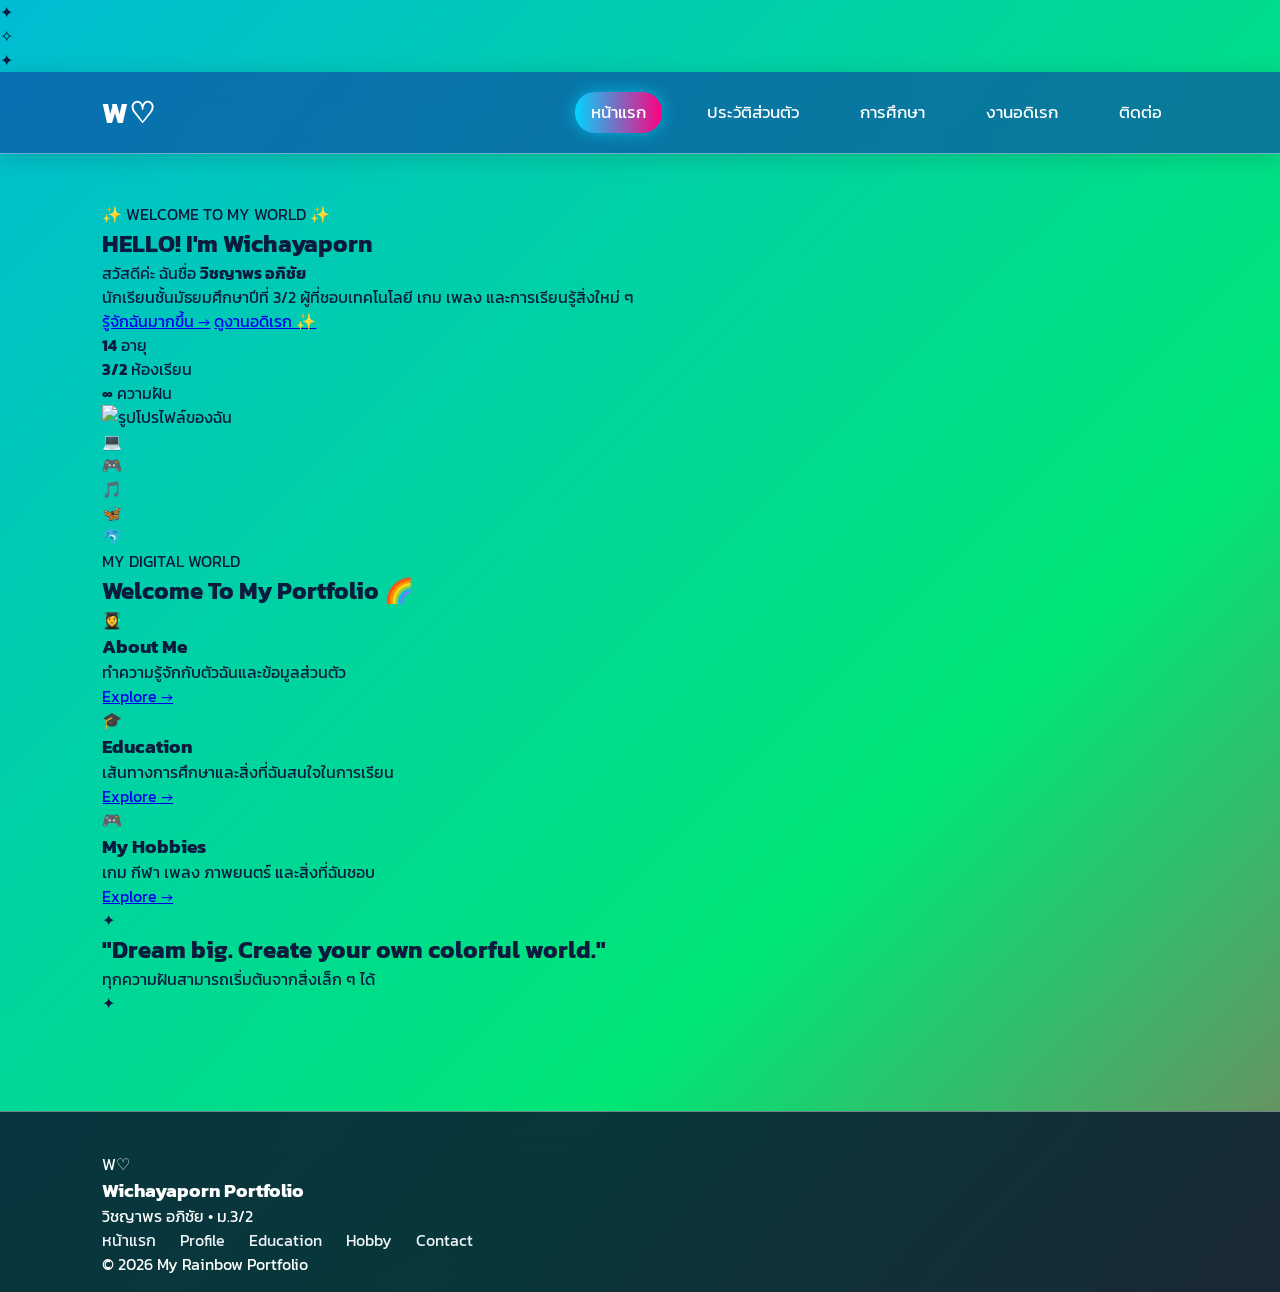
==== commit 1758fb31: "Update index.html" ====
--- a/index.html
+++ b/index.html
@@ -3,91 +3,150 @@
 <head>
     <meta charset="UTF-8">
     <meta name="viewport" content="width=device-width, initial-scale=1.0">
-    <title>หน้าแรก - Pam's Portfolio</title>
+    <title>Wichayaporn | My Portfolio</title>
     <link rel="stylesheet" href="style.css">
 </head>
+
 <body>
-    <div class="floating-cyber-animal">
-        <svg viewBox="0 0 500 500" xmlns="http://www.w3.org/2000/svg">
-            <path d="M 250, 100 C 350, 80 450, 180 420, 280 C 390, 380 280, 420 180, 390 C 80, 360 50, 240 100, 150 C 150, 60 200, 120 250, 100 Z" fill="url(#rainbow-grad)" opacity="0.35"/>
-            <defs>
-                <linearGradient id="rainbow-grad" x1="0%" y1="0%" x2="100%" y2="100%">
-                    <stop offset="0%" stop-color="#ff007f" />
-                    <stop offset="25%" stop-color="#7f00ff" />
-                    <stop offset="50%" stop-color="#00d4ff" />
-                    <stop offset="75%" stop-color="#00ff87" />
-                    <stop offset="100%" stop-color="#ff007f" />
-                </linearGradient>
-            </defs>
-        </svg>
+
+<div class="stars"></div>
+<div class="floating-shape shape1">✦</div>
+<div class="floating-shape shape2">✧</div>
+<div class="floating-shape shape3">✦</div>
+
+<nav class="navbar">
+    <div class="logo">W♡</div>
+
+    <div class="nav-links">
+        <a class="active" href="index.html">หน้าแรก</a>
+        <a href="profile.html">ประวัติส่วนตัว</a>
+        <a href="education.html">การศึกษา</a>
+        <a href="hobby.html">งานอดิเรก</a>
+        <a href="contact.html">ติดต่อ</a>
+    </div>
+</nav>
+
+<main>
+
+<section class="hero">
+
+    <div class="hero-text reveal">
+        <p class="small-title">✨ WELCOME TO MY WORLD ✨</p>
+
+        <h1>
+            HELLO!
+            <span>I'm Wichayaporn</span>
+        </h1>
+
+        <p class="hero-description">
+            สวัสดีค่ะ ฉันชื่อ <b>วิชญาพร อภิชัย</b><br>
+            นักเรียนชั้นมัธยมศึกษาปีที่ 3/2
+            ผู้ที่ชอบเทคโนโลยี เกม เพลง และการเรียนรู้สิ่งใหม่ ๆ
+        </p>
+
+        <div class="hero-buttons">
+            <a href="profile.html" class="rainbow-btn">รู้จักฉันมากขึ้น →</a>
+            <a href="hobby.html" class="outline-btn">ดูงานอดิเรก ✨</a>
+        </div>
+
+        <div class="mini-stats">
+            <div>
+                <strong>14</strong>
+                <span>อายุ</span>
+            </div>
+
+            <div>
+                <strong>3/2</strong>
+                <span>ห้องเรียน</span>
+            </div>
+
+            <div>
+                <strong>∞</strong>
+                <span>ความฝัน</span>
+            </div>
+        </div>
     </div>
 
-    <header>
-        <nav class="navbar">
-            <div class="logo">PAM<span>.DEV</span></div>
-            <ul class="nav-links">
-                <li><a href="index.html" class="active">หน้าแรก</a></li>
-                <li><a href="profile.html">ประวัติส่วนตัว</a></li>
-                <li><a href="education.html">การศึกษา</a></li>
-                <li><a href="hobby.html">งานอดิเรก</a></li>
-                <li><a href="contact.html">ติดต่อ</a></li>
-            </ul>
-        </nav>
-    </header>
+    <div class="hero-visual">
 
-    <main>
-        <section class="hero-container">
-            <div class="hero-content">
-                <span class="badge">✨ Welcome to my Cyber Space</span>
-                <h1>สวัสดีค่ะ! ฉันชื่อ <br><span class="rainbow-text">วิชญาพร อภิชัย</span></h1>
-                <p class="subtitle">นักเรียนชั้น ม.3/2 โรงเรียนจอมทอง | ผู้มีความสนใจในด้านเทคโนโลยี คณิตศาสตร์ และการสร้างสรรค์สิ่งใหม่ๆ</p>
-                <div class="cta-group">
-                    <a href="profile.html" class="btn btn-primary">รู้จักฉันมากขึ้น 🚀</a>
-                    <a href="hobby.html" class="btn btn-secondary">ดูงานอดิเรกของฉัน 🎮</a>
-                </div>
-            </div>
-            <div class="hero-image-wrapper">
-                <div class="glowing-ring"></div>
-                <img src="https://placehold.co/400x400/0d47a1/ffffff?text=PAM+PROFILE" alt="รูปโปรไฟล์ของวิชญาพร อภิชัย" class="profile-img">
-            </div>
-        </section>
+        <div class="rainbow-orbit orbit1"></div>
+        <div class="rainbow-orbit orbit2"></div>
 
-        <section class="features-grid">
-            <div class="card glass-card">
-                <div class="card-icon">🎓</div>
-                <h3>การศึกษา</h3>
-                <p>ชั้นมัธยมศึกษาปีที่ 3/2 โรงเรียนจอมทอง จ.เชียงใหม่</p>
-            </div>
-            <div class="card glass-card">
-                <div class="card-icon">📐</div>
-                <h3>วิชาที่ชอบ</h3>
-                <p>มีความชื่นชอบและถนัดในรายวิชาคณิตศาสตร์</p>
-            </div>
-            <div class="card glass-card">
-                <div class="card-icon">💻</div>
-                <h3>ความสนใจ</h3>
-                <p>หลงใหลในเทคโนโลยีสมัยใหม่ การเล่นเกม และสื่อภาพยนตร์</p>
-            </div>
-        </section>
-    </main>
+        <div class="tech-circle">
+            <div class="profile-glow"></div>
 
-    <footer>
-        <div class="footer-container">
-            <div class="footer-info">
-                <h3>วิชญาพร อภิชัย (แพม)</h3>
-                <p>นักเรียนชั้นมัธยมศึกษาปีที่ 3/2 | โรงเรียนจอมทอง</p>
-            </div>
-            <div class="footer-links">
-                <a href="index.html">หน้าแรก</a>
-                <a href="profile.html">ประวัติ</a>
-                <a href="education.html">การศึกษา</a>
-                <a href="hobby.html">งานอดิเรก</a>
-                <a href="contact.html">ติดต่อ</a>
-            </div>
+            <img src="https://placehold.co/500x600/111827/ffffff?text=PROFILE"
+                 alt="รูปโปรไฟล์ของฉัน">
+
+            <div class="floating-badge badge1">💻</div>
+            <div class="floating-badge badge2">🎮</div>
+            <div class="floating-badge badge3">🎵</div>
         </div>
-        <div class="footer-bottom">
-            <p>&copy; 2026 Vichayaporn Apichai. All Rights Reserved. Computer Science Project.</p>
+
+        <div class="animal animal1">🦋</div>
+        <div class="animal animal2">🐬</div>
+    </div>
+
+</section>
+
+<section class="section">
+    <div class="section-title">
+        <p>MY DIGITAL WORLD</p>
+        <h2>Welcome To My Portfolio 🌈</h2>
+    </div>
+
+    <div class="feature-grid">
+
+        <div class="feature-card rainbow-card">
+            <span class="big-icon">👩‍🎓</span>
+            <h3>About Me</h3>
+            <p>ทำความรู้จักกับตัวฉันและข้อมูลส่วนตัว</p>
+            <a href="profile.html">Explore →</a>
         </div>
-    </footer>
+
+        <div class="feature-card">
+            <span class="big-icon">🎓</span>
+            <h3>Education</h3>
+            <p>เส้นทางการศึกษาและสิ่งที่ฉันสนใจในการเรียน</p>
+            <a href="education.html">Explore →</a>
+        </div>
+
+        <div class="feature-card">
+            <span class="big-icon">🎮</span>
+            <h3>My Hobbies</h3>
+            <p>เกม กีฬา เพลง ภาพยนตร์ และสิ่งที่ฉันชอบ</p>
+            <a href="hobby.html">Explore →</a>
+        </div>
+
+    </div>
+</section>
+
+<section class="quote-section">
+    <div class="quote-box">
+        <span>✦</span>
+        <h2>"Dream big. Create your own colorful world."</h2>
+        <p>ทุกความฝันสามารถเริ่มต้นจากสิ่งเล็ก ๆ ได้</p>
+        <span>✦</span>
+    </div>
+</section>
+
+</main>
+
+<footer>
+    <div class="footer-logo">W♡</div>
+    <h3>Wichayaporn Portfolio</h3>
+    <p>วิชญาพร อภิชัย • ม.3/2</p>
+
+    <div class="footer-links">
+        <a href="index.html">หน้าแรก</a>
+        <a href="profile.html">Profile</a>
+        <a href="education.html">Education</a>
+        <a href="hobby.html">Hobby</a>
+        <a href="contact.html">Contact</a>
+    </div>
+
+    <p class="copyright">© 2026 My Rainbow Portfolio</p>
+</footer>
+
 </body>
 </html>
--- a/style.css
+++ b/style.css
@@ -1,3580 +1,612 @@
-/* =========================================================
-   RAINBOW CYBER GALAXY PORTFOLIO
-   Main CSS
-========================================================= */
-
-
-/* =========================================================
-   GOOGLE FONT
-========================================================= */
-
-@import url('https://fonts.googleapis.com/css2?family=Kanit:wght@300;400;500;600;700&family=Orbitron:wght@400;500;600;700;800&display=swap');
-
-
-/* =========================================================
-   RESET
-========================================================= */
-
+/* ===================================================
+   CYBER RAINBOW MODERN STUDENT PORTFOLIO STYLESHEET
+   =================================================== */
+
+@import url('https://fonts.googleapis.com/css2?family=Kanit:wght@300;400;600;700&display=swap');
+
+/* Color Variables */
+:root {
+    --primary-blue: #0D47A1;
+    --medium-blue: #1976D2;
+    --light-blue: #42A5F5;
+    --soft-blue: #90CAF9;
+    --bg-light: #E3F2FD;
+    --white: #FFFFFF;
+    --dark-text: #0b1b3d;
+    --glass-bg: rgba(255, 255, 255, 0.25);
+    --glass-border: rgba(255, 255, 255, 0.4);
+    --shadow-glow: 0 8px 32px 0 rgba(13, 71, 161, 0.25);
+}
+
+/* Global Reset & Base Styling */
 * {
     margin: 0;
     padding: 0;
     box-sizing: border-box;
-}
-
-
-html {
-    scroll-behavior: smooth;
-}
-
+    font-family: 'Kanit', sans-serif;
+}
 
 body {
-    font-family: "Kanit", sans-serif;
-
-    background:
-        radial-gradient(
-            circle at top left,
-            rgba(76, 29, 149, 0.35),
-            transparent 35%
-        ),
-        radial-gradient(
-            circle at bottom right,
-            rgba(14, 116, 144, 0.25),
-            transparent 35%
-        ),
-        #050510;
-
-    color: #ffffff;
-
+    position: relative;
     min-height: 100vh;
-
+    color: var(--dark-text);
     overflow-x: hidden;
-}
-
-
-a {
+    /* Animated Dynamic Rainbow Background */
+    background: linear-gradient(-45deg, #0d47a1, #1976d2, #8e24aa, #e91e63, #ff1744, #00e676, #00bcd4);
+    background-size: 400% 400%;
+    animation: rainbowShift 12s ease infinite;
+}
+
+@keyframes rainbowShift {
+    0% { background-position: 0% 50%; }
+    50% { background-position: 100% 50%; }
+    100% { background-position: 0% 50%; }
+}
+
+/* Floating Cyber Animal Background Component */
+.floating-cyber-animal {
+    position: fixed;
+    top: 15%;
+    left: -10%;
+    width: 600px;
+    height: 600px;
+    z-index: -1;
+    pointer-events: none;
+    animation: floatAnimal 16s ease-in-out infinite alternate;
+    filter: blur(10px) drop-shadow(0 0 20px rgba(0,212,255,0.6));
+}
+
+@keyframes floatAnimal {
+    0% {
+        transform: translate(0, 0) rotate(0deg) scale(1);
+    }
+    50% {
+        transform: translate(60vw, 30vh) rotate(180deg) scale(1.3);
+    }
+    100% {
+        transform: translate(80vw, -10vh) rotate(360deg) scale(0.9);
+    }
+}
+
+/* Navigation Bar */
+header {
+    position: sticky;
+    top: 0;
+    z-index: 1000;
+}
+
+.navbar {
+    display: flex;
+    justify-content: space-between;
+    align-items: center;
+    padding: 1.2rem 8%;
+    background: rgba(13, 71, 161, 0.65);
+    backdrop-filter: blur(16px);
+    border-bottom: 1px solid var(--glass-border);
+    box-shadow: 0 4px 20px rgba(0, 0, 0, 0.15);
+}
+
+.logo {
+    font-size: 1.8rem;
+    font-weight: 700;
+    color: var(--white);
+    letter-spacing: 1px;
+}
+
+.logo span {
+    color: #00e676;
+}
+
+.nav-links {
+    display: flex;
+    list-style: none;
+    gap: 1.8rem;
+}
+
+.nav-links a {
     text-decoration: none;
-    color: inherit;
-}
-
-
-img {
-    max-width: 100%;
-    display: block;
-}
-
-
-button,
-a {
-    -webkit-tap-highlight-color: transparent;
-}
-
-
-/* =========================================================
-   GLOBAL SPACE BACKGROUND
-========================================================= */
-
-.space-bg {
-
-    position: fixed;
-
-    inset: 0;
-
-    z-index: -10;
-
-    background:
-
-        linear-gradient(
-            120deg,
-            rgba(255, 0, 128, 0.04),
-            rgba(0, 255, 255, 0.04),
-            rgba(128, 0, 255, 0.04)
-        ),
-
-        radial-gradient(
-            circle at 20% 20%,
-            rgba(255, 0, 128, 0.14),
-            transparent 22%
-        ),
-
-        radial-gradient(
-            circle at 80% 30%,
-            rgba(0, 255, 255, 0.12),
-            transparent 22%
-        ),
-
-        radial-gradient(
-            circle at 50% 90%,
-            rgba(128, 0, 255, 0.15),
-            transparent 30%
-        ),
-
-        #050510;
-
-    animation: backgroundMove 14s ease-in-out infinite alternate;
-}
-
-
-@keyframes backgroundMove {
-
-    from {
-        transform: scale(1);
-    }
-
-    to {
-        transform: scale(1.08);
-    }
-
-}
-
-
-/* =========================================================
-   STARS
-========================================================= */
-
-.stars {
-
-    position: fixed;
-
-    inset: 0;
-
-    z-index: -8;
-
-    pointer-events: none;
-
+    color: var(--white);
+    font-size: 1.05rem;
+    font-weight: 400;
+    padding: 0.5rem 1rem;
+    border-radius: 20px;
+    transition: all 0.3s ease;
+}
+
+.nav-links a:hover, .nav-links a.active {
+    background: linear-gradient(90deg, #00d4ff, #ff007f);
+    color: var(--white);
+    box-shadow: 0 0 15px rgba(0, 212, 255, 0.6);
+}
+
+/* Glassmorphism Cards */
+.glass-card {
+    background: var(--glass-bg);
+    backdrop-filter: blur(12px);
+    border: 1px solid var(--glass-border);
+    border-radius: 20px;
+    padding: 2rem;
+    box-shadow: var(--shadow-glow);
+    transition: transform 0.3s ease, box-shadow 0.3s ease;
+}
+
+.glass-card:hover {
+    transform: translateY(-8px);
+    box-shadow: 0 12px 35px rgba(255, 0, 127, 0.3);
+}
+
+/* Typography & Colors */
+.rainbow-text {
+    background: linear-gradient(90deg, #ff007f, #7f00ff, #00d4ff, #00ff87, #ffef00);
+    background-size: 200% auto;
+    -webkit-background-clip: text;
+    -webkit-text-fill-color: transparent;
+    animation: rainbowText 4s linear infinite;
+}
+
+@keyframes rainbowText {
+    to { background-position: 200% center; }
+}
+
+/* Layout Containers */
+main {
+    padding: 3rem 8%;
+    min-height: calc(100vh - 180px);
+}
+
+.page-container {
+    max-width: 1200px;
+    margin: 0 auto;
+}
+
+.page-header {
+    text-align: center;
+    margin-bottom: 3rem;
+    color: var(--white);
+}
+
+.page-header h1 {
+    font-size: 2.8rem;
+    margin-bottom: 0.5rem;
+}
+
+.page-header p {
+    font-size: 1.1rem;
+    opacity: 0.9;
+}
+
+/* Hero Section */
+.hero-container {
+    display: grid;
+    grid-template-columns: 1.2fr 0.8fr;
+    gap: 3rem;
+    align-items: center;
+    margin-bottom: 4rem;
+}
+
+.badge {
+    display: inline-block;
+    padding: 0.4rem 1.2rem;
+    background: rgba(255, 255, 255, 0.3);
+    border-radius: 30px;
+    color: var(--white);
+    font-size: 0.9rem;
+    margin-bottom: 1rem;
+}
+
+.hero-content h1 {
+    font-size: 3.2rem;
+    color: var(--white);
+    line-height: 1.2;
+    margin-bottom: 1rem;
+}
+
+.subtitle {
+    color: #f0f4f8;
+    font-size: 1.15rem;
+    margin-bottom: 2rem;
+    line-height: 1.6;
+}
+
+.cta-group {
+    display: flex;
+    gap: 1rem;
+}
+
+.btn {
+    display: inline-block;
+    padding: 0.8rem 1.8rem;
+    border-radius: 30px;
+    text-decoration: none;
+    font-weight: 600;
+    transition: all 0.3s ease;
+    border: none;
+    cursor: pointer;
+}
+
+.btn-primary {
+    background: linear-gradient(90deg, #00d4ff, #7f00ff);
+    color: var(--white);
+    box-shadow: 0 4px 15px rgba(0, 212, 255, 0.4);
+}
+
+.btn-primary:hover {
+    transform: scale(1.05);
+    box-shadow: 0 6px 20px rgba(255, 0, 127, 0.6);
+}
+
+.btn-secondary {
+    background: rgba(255, 255, 255, 0.2);
+    color: var(--white);
+    border: 1px solid var(--white);
+}
+
+.btn-secondary:hover {
+    background: var(--white);
+    color: var(--primary-blue);
+}
+
+.hero-image-wrapper {
+    position: relative;
+    display: flex;
+    justify-content: center;
+}
+
+.profile-img {
+    width: 320px;
+    height: 320px;
+    border-radius: 50%;
+    object-fit: cover;
+    border: 5px solid var(--white);
+    box-shadow: 0 10px 30px rgba(0, 0, 0, 0.3);
+    z-index: 2;
+}
+
+.glowing-ring {
+    position: absolute;
+    width: 340px;
+    height: 340px;
+    border-radius: 50%;
+    background: linear-gradient(45deg, #ff007f, #00d4ff, #00ff87);
+    animation: rotateGlow 6s linear infinite;
+    z-index: 1;
+    filter: blur(8px);
+}
+
+@keyframes rotateGlow {
+    100% { transform: rotate(360deg); }
+}
+
+/* Features Grid */
+.features-grid {
+    display: grid;
+    grid-template-columns: repeat(auto-fit, minmax(280px, 1fr));
+    gap: 2rem;
+}
+
+.card-icon {
+    font-size: 2.5rem;
+    margin-bottom: 1rem;
+}
+
+.features-grid h3 {
+    color: var(--white);
+    margin-bottom: 0.5rem;
+}
+
+.features-grid p {
+    color: #e2e8f0;
+}
+
+/* Profile Page */
+.profile-layout {
+    display: grid;
+    grid-template-columns: 320px 1fr;
+    gap: 2rem;
+    margin-bottom: 3rem;
+}
+
+.profile-card-main {
+    text-align: center;
+    color: var(--white);
+}
+
+.profile-avatar {
+    width: 180px;
+    height: 180px;
+    border-radius: 50%;
+    margin-bottom: 1rem;
+    border: 4px solid var(--white);
+}
+
+.nickname-tag {
+    display: inline-block;
+    margin: 0.5rem 0;
+    padding: 0.3rem 1rem;
+    background: rgba(255,255,255,0.3);
+    border-radius: 20px;
+    font-weight: 600;
+}
+
+.profile-details-grid {
+    display: grid;
+    grid-template-columns: repeat(2, 1fr);
+    gap: 1.5rem;
+}
+
+.info-box {
+    display: flex;
+    flex-direction: column;
+    color: var(--white);
+}
+
+.info-label {
+    font-size: 0.9rem;
+    opacity: 0.8;
+    margin-bottom: 0.3rem;
+}
+
+.info-value {
+    font-size: 1.2rem;
+    font-weight: 600;
+}
+
+.col-span-2 {
+    grid-column: span 2;
+}
+
+.about-me-section {
+    color: var(--white);
+    line-height: 1.8;
+}
+
+.about-me-section h2 {
+    margin-bottom: 1rem;
+}
+
+/* Education Page (Timeline & Table) */
+.timeline-container {
+    position: relative;
+    max-width: 800px;
+    margin: 0 auto 4rem auto;
+}
+
+.timeline-container::after {
+    content: '';
+    position: absolute;
+    width: 4px;
+    background: var(--white);
+    top: 0;
+    bottom: 0;
+    left: 50%;
+    margin-left: -2px;
+}
+
+.timeline-item {
+    padding: 10px 40px;
+    position: relative;
+    width: 50%;
+}
+
+.timeline-item.left { left: 0; }
+.timeline-item.right { left: 50%; }
+
+.timeline-content {
+    color: var(--white);
+}
+
+.timeline-date {
+    display: inline-block;
+    padding: 0.2rem 0.8rem;
+    background: #00d4ff;
+    color: var(--dark-text);
+    border-radius: 12px;
+    font-size: 0.85rem;
+    font-weight: 700;
+    margin-bottom: 0.5rem;
+}
+
+.edu-highlights {
+    display: grid;
+    grid-template-columns: repeat(3, 1fr);
+    gap: 1.5rem;
+    margin-bottom: 3rem;
+    color: var(--white);
+    text-align: center;
+}
+
+.table-section {
+    color: var(--white);
+}
+
+.table-wrapper {
+    overflow-x: auto;
+    margin-top: 1rem;
+}
+
+.custom-table {
+    width: 100%;
+    border-collapse: collapse;
+    text-align: left;
+}
+
+.custom-table th, .custom-table td {
+    padding: 1rem;
+    border-bottom: 1px solid rgba(255, 255, 255, 0.2);
+}
+
+.custom-table th {
+    background: rgba(13, 71, 161, 0.5);
+}
+
+.status-badge {
+    padding: 0.3rem 0.8rem;
+    border-radius: 12px;
+    font-size: 0.85rem;
+}
+
+.status-badge.completed { background: #00e676; color: #000; }
+.status-badge.current { background: #ffef00; color: #000; }
+
+/* Hobby Page Grid */
+.hobbies-grid {
+    display: grid;
+    grid-template-columns: repeat(auto-fit, minmax(250px, 1fr));
+    gap: 2rem;
+}
+
+.hobby-card {
+    text-align: center;
+    color: var(--white);
+}
+
+.hobby-icon {
+    font-size: 3.5rem;
+    margin-bottom: 0.8rem;
+}
+
+.hobby-cat {
+    color: #00d4ff;
+    font-size: 0.9rem;
+    margin-bottom: 0.8rem;
+    font-weight: 600;
+}
+
+/* Contact Page */
+.contact-layout {
+    display: grid;
+    grid-template-columns: 1fr 1.5fr;
+    gap: 2.5rem;
+}
+
+.contact-card {
+    margin-bottom: 1.5rem;
+    color: var(--white);
+}
+
+.contact-icon {
+    font-size: 2rem;
+    margin-bottom: 0.5rem;
+}
+
+.contact-form-container {
+    color: var(--white);
+}
+
+.contact-form {
+    display: flex;
+    flex-direction: column;
+    gap: 1.2rem;
+    margin-top: 1rem;
+}
+
+.form-group {
+    display: flex;
+    flex-direction: column;
+    gap: 0.5rem;
+}
+
+.form-group input, .form-group textarea {
+    padding: 0.8rem;
+    border-radius: 10px;
+    border: 1px solid var(--glass-border);
+    background: rgba(255, 255, 255, 0.2);
+    color: var(--white);
+    outline: none;
+}
+
+.form-group input::placeholder, .form-group textarea::placeholder {
+    color: #e2e8f0;
+}
+
+.btn-block {
+    width: 100%;
+}
+
+/* Footer Section */
+footer {
+    background: rgba(10, 25, 47, 0.85);
+    backdrop-filter: blur(16px);
+    color: var(--white);
+    padding: 2.5rem 8% 1rem 8%;
+    border-top: 1px solid var(--glass-border);
+    margin-top: 3rem;
+}
+
+.footer-container {
+    display: flex;
+    justify-content: space-between;
+    align-items: center;
+    flex-wrap: wrap;
+    gap: 1.5rem;
+    margin-bottom: 1.5rem;
+}
+
+.footer-links {
+    display: flex;
+    gap: 1.5rem;
+}
+
+.footer-links a {
+    color: #f0f4f8;
+    text-decoration: none;
+    transition: color 0.3s ease;
+}
+
+.footer-links a:hover {
+    color: #00d4ff;
+}
+
+.footer-bottom {
+    text-align: center;
+    padding-top: 1.5rem;
+    border-top: 1px solid rgba(255, 255, 255, 0.1);
+    font-size: 0.85rem;
     opacity: 0.7;
-
-}
-
-
-.stars::before,
-.stars::after {
-
-    content: "";
-
-    position: absolute;
-
-    inset: 0;
-
-    background-image:
-        radial-gradient(circle, #ffffff 1px, transparent 1px);
-
-    background-size: 80px 80px;
-
-    animation: starsMove 25s linear infinite;
-
-}
-
-
-.stars::after {
-
-    background-size: 130px 130px;
-
-    opacity: 0.45;
-
-    animation-duration: 45s;
-
-}
-
-
-.stars-2::before {
-
-    background-image:
-        radial-gradient(circle, #00ffff 1px, transparent 1px);
-
-    background-size: 180px 180px;
-
-}
-
-
-.stars-3::before {
-
-    background-image:
-        radial-gradient(circle, #ff4fd8 1px, transparent 1px);
-
-    background-size: 240px 240px;
-
-}
-
-
-@keyframes starsMove {
-
-    from {
-        transform: translateY(0);
-    }
-
-    to {
-        transform: translateY(100px);
-    }
-
-}
-
-
-/* =========================================================
-   FLOATING ORBS
-========================================================= */
-
-.orb {
-
-    position: fixed;
-
-    border-radius: 50%;
-
-    filter: blur(35px);
-
-    opacity: 0.35;
-
-    z-index: -7;
-
-    pointer-events: none;
-
-    animation:
-        orbFloat 8s ease-in-out infinite alternate;
-}
-
-
-.orb-1 {
-
-    width: 280px;
-    height: 280px;
-
-    top: 10%;
-    left: -100px;
-
-    background:
-        linear-gradient(
-            135deg,
-            #ff0080,
-            #7928ca
-        );
-}
-
-
-.orb-2 {
-
-    width: 350px;
-    height: 350px;
-
-    right: -130px;
-    top: 45%;
-
-    background:
-        linear-gradient(
-            135deg,
-            #00e5ff,
-            #0066ff
-        );
-
-    animation-delay: -3s;
-}
-
-
-.orb-3 {
-
-    width: 220px;
-    height: 220px;
-
-    bottom: 5%;
-    left: 40%;
-
-    background:
-        linear-gradient(
-            135deg,
-            #ffe600,
-            #ff0080
-        );
-
-    animation-delay: -5s;
-}
-
-
-@keyframes orbFloat {
-
-    from {
-        transform: translateY(-20px);
-    }
-
-    to {
-        transform: translateY(40px);
-    }
-
-}
-
-
-/* =========================================================
-   CYBER ANIMALS
-========================================================= */
-
-.cyber-animal {
-
-    position: fixed;
-
-    z-index: -3;
-
-    pointer-events: none;
-
-    user-select: none;
-
-    filter:
-        drop-shadow(0 0 10px #00ffff)
-        drop-shadow(0 0 30px #ff00cc);
-
-    opacity: 0.13;
-
-    font-size: 180px;
-
-    animation:
-        animalFloat 9s ease-in-out infinite alternate,
-        animalGlow 4s ease-in-out infinite alternate;
-}
-
-
-.animal-dragon {
-
-    right: -40px;
-    top: 25%;
-
-    font-size: 260px;
-
-    transform: rotate(-8deg);
-
-}
-
-
-.animal-cat {
-
-    left: -50px;
-    top: 55%;
-
-    font-size: 190px;
-
-    animation-delay: -4s;
-
-}
-
-
-.animal-butterfly {
-
-    right: 13%;
-    top: 70%;
-
-    font-size: 120px;
-
-    animation-delay: -2s;
-
-}
-
-
-@keyframes animalFloat {
-
-    from {
-        transform:
-            translate3d(0, 0, 0)
-            rotate(-5deg);
-    }
-
-    to {
-        transform:
-            translate3d(0, -50px, 0)
-            rotate(8deg);
-    }
-
-}
-
-
-@keyframes animalGlow {
-
-    from {
-        filter:
-            drop-shadow(0 0 5px #00ffff)
-            drop-shadow(0 0 15px #ff00cc);
-    }
-
-    to {
-        filter:
-            drop-shadow(0 0 20px #00ffff)
-            drop-shadow(0 0 50px #ff00cc);
-    }
-
-}
-
-
-/* =========================================================
-   NAVBAR
-========================================================= */
-
-.navbar {
-
-    position: sticky;
-
-    top: 15px;
-
-    z-index: 100;
-
-    width: min(1180px, calc(100% - 30px));
-
-    margin: 15px auto 0;
-
-    padding: 14px 20px;
-
-    display: flex;
-
-    justify-content: space-between;
-
-    align-items: center;
-
-    gap: 20px;
-
-    border:
-
-        1px solid
-        rgba(255,255,255,0.15);
-
-    border-radius: 22px;
-
-    background:
-        rgba(5, 5, 20, 0.72);
-
-    backdrop-filter:
-        blur(22px);
-
-    box-shadow:
-        0 20px 60px rgba(0,0,0,0.4),
-        0 0 30px rgba(124,58,237,0.12);
-
-}
-
-
-.logo {
-
-    font-family: "Orbitron", sans-serif;
-
-    font-weight: 700;
-
-    letter-spacing: 1px;
-
-    display: flex;
-
-    align-items: center;
-
-    gap: 10px;
-
-    white-space: nowrap;
-
-}
-
-
-.logo-icon {
-
-    width: 36px;
-    height: 36px;
-
-    display: grid;
-    place-items: center;
-
-    border-radius: 12px;
-
-    background:
-        linear-gradient(
-            135deg,
-            #ff0080,
-            #7928ca,
-            #00e5ff
-        );
-
-    box-shadow:
-        0 0 20px rgba(255,0,128,0.5);
-
-}
-
-
-.nav-menu {
-
-    display: flex;
-
-    align-items: center;
-
-    gap: 5px;
-
-}
-
-
-.nav-menu a {
-
-    padding: 9px 13px;
-
-    border-radius: 12px;
-
-    font-size: 0.88rem;
-
-    color: rgba(255,255,255,0.72);
-
-    transition:
-        0.3s ease;
-
-}
-
-
-.nav-menu a:hover {
-
-    color: #ffffff;
-
-    background:
-        rgba(255,255,255,0.08);
-
-    transform:
-        translateY(-2px);
-
-    box-shadow:
-        0 0 18px rgba(0,255,255,0.12);
-
-}
-
-
-.nav-menu a.active {
-
-    color: white;
-
-    background:
-        linear-gradient(
-            90deg,
-            rgba(255,0,128,0.2),
-            rgba(124,58,237,0.25),
-            rgba(0,229,255,0.18)
-        );
-
-    border:
-        1px solid
-        rgba(255,255,255,0.14);
-
-}
-
-
-/* =========================================================
-   SECTIONS
-========================================================= */
-
-.section {
-
-    width: min(1180px, calc(100% - 30px));
-
-    margin:
-        0 auto;
-
-    padding:
-        90px 0;
-
-}
-
-
-/* =========================================================
-   HERO
-========================================================= */
-
-.hero {
-
-    min-height:
-        calc(100vh - 100px);
-
-    display:
-        grid;
-
-    grid-template-columns:
-        1.1fr 0.9fr;
-
-    align-items:
-        center;
-
-    gap:
-        60px;
-
-}
-
-
-.hero-content {
-
-    position:
-        relative;
-
-    z-index:
-        2;
-
-}
-
-
-.mini-badge {
-
-    display:
-        inline-flex;
-
-    align-items:
-        center;
-
-    padding:
-        9px 16px;
-
-    border-radius:
-        999px;
-
-    background:
-        rgba(255,255,255,0.06);
-
-    border:
-        1px solid
-        rgba(255,255,255,0.15);
-
-    box-shadow:
-        0 0 25px rgba(255,0,128,0.1);
-
-    font-size:
-        0.78rem;
-
-    letter-spacing:
-        1px;
-
-    margin-bottom:
-        22px;
-
-}
-
-
-.hero-small {
-
-    font-family:
-        "Orbitron", sans-serif;
-
-    letter-spacing:
-        4px;
-
-    color:
-        #9ca3af;
-
-    margin-bottom:
-        10px;
-
-}
-
-
-.hero h1 {
-
-    font-size:
-        clamp(3rem, 7vw, 6.7rem);
-
-    line-height:
-        0.95;
-
-    letter-spacing:
-        -3px;
-
-    margin-bottom:
-        20px;
-
-}
-
-
-.hero h1 span {
-
-    display:
-        block;
-
-}
-
-
-.rainbow-text {
-
-    background:
-        linear-gradient(
-            90deg,
-            #ff0080,
-            #ff8a00,
-            #ffe600,
-            #00ff85,
-            #00e5ff,
-            #7c3aed,
-            #ff0080
-        );
-
-    background-size:
-        400% auto;
-
-    -webkit-background-clip:
-        text;
-
-    background-clip:
-        text;
-
-    color:
-        transparent;
-
-    animation:
-        rainbowFlow 8s linear infinite;
-
-}
-
-
-@keyframes rainbowFlow {
-
-    to {
-        background-position:
-            400% center;
-    }
-
-}
-
-
-.hero h2 {
-
-    font-family:
-        "Orbitron", sans-serif;
-
-    font-size:
-        clamp(1rem, 2vw, 1.5rem);
-
-    margin-bottom:
-        22px;
-
-}
-
-
-.hero-description {
-
-    max-width:
-        620px;
-
-    color:
-        #b9c0d0;
-
-    line-height:
-        1.9;
-
-    font-size:
-        1rem;
-
-}
-
-
-.hero-buttons {
-
-    display:
-        flex;
-
-    gap:
-        14px;
-
-    flex-wrap:
-        wrap;
-
-    margin-top:
-        30px;
-
-}
-
-
-/* =========================================================
-   BUTTONS
-========================================================= */
-
-.btn {
-
-    display:
-        inline-flex;
-
-    align-items:
-        center;
-
-    justify-content:
-        center;
-
-    min-height:
-        50px;
-
-    padding:
-        0 24px;
-
-    border-radius:
-        15px;
-
-    font-weight:
-        600;
-
-    transition:
-        0.3s ease;
-
-}
-
-
-.btn:hover {
-
-    transform:
-        translateY(-4px)
-        scale(1.02);
-
-}
-
-
-.btn-rainbow {
-
-    color:
-        white;
-
-    background:
-        linear-gradient(
-            90deg,
-            #ff0080,
-            #7928ca,
-            #00e5ff
-        );
-
-    box-shadow:
-        0 10px 30px
-        rgba(124,58,237,0.3);
-
-}
-
-
-.btn-rainbow:hover {
-
-    box-shadow:
-        0 15px 45px
-        rgba(255,0,128,0.4);
-
-}
-
-
-.btn-glass {
-
-    border:
-        1px solid
-        rgba(255,255,255,0.18);
-
-    background:
-        rgba(255,255,255,0.05);
-
-    backdrop-filter:
-        blur(15px);
-
-}
-
-
-/* =========================================================
-   HERO VISUAL
-========================================================= */
-
-.hero-visual {
-
-    min-height:
-        600px;
-
-    position:
-        relative;
-
-    display:
-        grid;
-
-    place-items:
-        center;
-
-}
-
-
-.profile-orbit {
-
-    width:
-        390px;
-
-    height:
-        390px;
-
-    position:
-        relative;
-
-    display:
-        grid;
-
-    place-items:
-        center;
-
-}
-
-
-.profile-frame {
-
-    width:
-        290px;
-
-    height:
-        350px;
-
-    padding:
-        7px;
-
-    border-radius:
-        48% 52% 45% 55% /
-        55% 45% 55% 45%;
-
-    background:
-        linear-gradient(
-            135deg,
-            #ff0080,
-            #ff8a00,
-            #ffe600,
-            #00ff85,
-            #00e5ff,
-            #7c3aed
-        );
-
-    background-size:
-        300% 300%;
-
-    animation:
-        rainbowFlow 8s linear infinite,
-        profileMorph 7s ease-in-out infinite;
-
-    box-shadow:
-        0 0 25px rgba(255,0,128,0.4),
-        0 0 80px rgba(0,229,255,0.15);
-
-}
-
-
-.profile-frame img {
-
-    width:
-        100%;
-
-    height:
-        100%;
-
-    object-fit:
-        cover;
-
-    border-radius:
-        inherit;
-
-    background:
-        #111827;
-
-}
-
-
-@keyframes profileMorph {
-
-    0%,
-    100% {
-        border-radius:
-            48% 52% 45% 55% /
-            55% 45% 55% 45%;
-    }
-
-    50% {
-        border-radius:
-            55% 45% 55% 45% /
-            45% 55% 45% 55%;
-    }
-
-}
-
-
-/* =========================================================
-   ENERGY RINGS
-========================================================= */
-
-.energy-ring {
-
-    position:
-        absolute;
-
-    border:
-        1px solid
-        rgba(0,229,255,0.4);
-
-    border-radius:
-        50%;
-
-    transform:
-        rotateX(70deg);
-
-    animation:
-        ringSpin 12s linear infinite;
-
-}
-
-
-.ring-1 {
-
-    width:
-        470px;
-
-    height:
-        170px;
-
-}
-
-
-.ring-2 {
-
-    width:
-        510px;
-
-    height:
-        210px;
-
-    transform:
-        rotateX(70deg)
-        rotateZ(50deg);
-
-    animation-duration:
-        16s;
-
-}
-
-
-.ring-3 {
-
-    width:
-        430px;
-
-    height:
-        150px;
-
-    transform:
-        rotateX(70deg)
-        rotateZ(-50deg);
-
-    animation-duration:
-        10s;
-
-}
-
-
-@keyframes ringSpin {
-
-    from {
-        transform:
-            rotateX(70deg)
-            rotateZ(0);
-    }
-
-    to {
-        transform:
-            rotateX(70deg)
-            rotateZ(360deg);
-    }
-
-}
-
-
-/* =========================================================
-   FLOATING TAGS
-========================================================= */
-
-.floating-tag {
-
-    position:
-        absolute;
-
-    padding:
-        9px 15px;
-
-    border-radius:
-        12px;
-
-    background:
-        rgba(10,10,30,0.7);
-
-    border:
-        1px solid
-        rgba(255,255,255,0.18);
-
-    backdrop-filter:
-        blur(12px);
-
-    font-family:
-        "Orbitron", sans-serif;
-
-    font-size:
-        0.7rem;
-
-    animation:
-        tagFloat 4s ease-in-out infinite alternate;
-
-}
-
-
-.tag-1 {
-
-    top:
-        12%;
-
-    left:
-        5%;
-
-}
-
-
-.tag-2 {
-
-    right:
-        0;
-
-    top:
-        40%;
-
-    animation-delay:
-        -1.5s;
-
-}
-
-
-.tag-3 {
-
-    left:
-        10%;
-
-    bottom:
-        12%;
-
-    animation-delay:
-        -2.5s;
-
-}
-
-
-@keyframes tagFloat {
-
-    from {
-        transform:
-            translateY(0);
-    }
-
-    to {
-        transform:
-            translateY(-15px);
-    }
-
-}
-
-
-/* =========================================================
-   HERO STATS
-========================================================= */
-
-.hero-stats {
-
-    display:
-        flex;
-
-    gap:
-        30px;
-
-    margin-top:
-        45px;
-
-}
-
-
-.hero-stats div {
-
-    display:
-        flex;
-
-    flex-direction:
-        column;
-
-}
-
-
-.hero-stats strong {
-
-    font-family:
-        "Orbitron", sans-serif;
-
-    font-size:
-        1.4rem;
-
-}
-
-
-.hero-stats span {
-
-    color:
-        #8d94a5;
-
-    font-size:
-        0.75rem;
-
-}
-
-
-/* =========================================================
-   SECTION HEADING
-========================================================= */
-
-.section-heading {
-
-    display:
-        flex;
-
-    gap:
-        20px;
-
-    align-items:
-        flex-start;
-
-    margin-bottom:
-        45px;
-
-}
-
-
-.section-number {
-
-    font-family:
-        "Orbitron", sans-serif;
-
-    font-size:
-        0.9rem;
-
-    color:
-        #00e5ff;
-
-    padding-top:
-        5px;
-
-}
-
-
-.eyebrow {
-
-    font-family:
-        "Orbitron", sans-serif;
-
-    font-size:
-        0.7rem;
-
-    letter-spacing:
-        2px;
-
-    color:
-        #8f98aa;
-
-    margin-bottom:
-        10px;
-
-}
-
-
-.section-heading h2 {
-
-    font-size:
-        clamp(2rem, 5vw, 3.5rem);
-
-}
-
-
-/* =========================================================
-   FEATURE GRID
-========================================================= */
-
-.feature-grid {
-
-    display:
-        grid;
-
-    grid-template-columns:
-        repeat(3, 1fr);
-
-    gap:
-        20px;
-
-}
-
-
-.feature-card {
-
-    position:
-        relative;
-
-    padding:
-        30px;
-
-    min-height:
-        240px;
-
-    border-radius:
-        25px;
-
-    border:
-        1px solid
-        rgba(255,255,255,0.1);
-
-    background:
-        linear-gradient(
-            145deg,
-            rgba(255,255,255,0.09),
-            rgba(255,255,255,0.025)
-        );
-
-    backdrop-filter:
-        blur(15px);
-
-    overflow:
-        hidden;
-
-    transition:
-        transform 0.4s ease,
-        box-shadow 0.4s ease,
-        border-color 0.4s ease;
-
-}
-
-
-.feature-card::before {
-
-    content:
-        "";
-
-    position:
-        absolute;
-
-    width:
-        180px;
-
-    height:
-        180px;
-
-    right:
-        -90px;
-
-    top:
-        -90px;
-
-    background:
-        linear-gradient(
-            135deg,
-            #ff0080,
-            #00e5ff
-        );
-
-    border-radius:
-        50%;
-
-    filter:
-        blur(45px);
-
-    opacity:
-        0.15;
-
-}
-
-
-.feature-card:hover {
-
-    transform:
-        translateY(-10px);
-
-    border-color:
-        rgba(255,255,255,0.3);
-
-    box-shadow:
-        0 20px 50px rgba(0,0,0,0.35),
-        0 0 35px rgba(124,58,237,0.2);
-
-}
-
-
-.feature-icon {
-
-    font-size:
-        2.6rem;
-
-    margin-bottom:
-        25px;
-
-    filter:
-        drop-shadow(0 0 10px rgba(255,255,255,0.3));
-
-}
-
-
-.feature-card h3 {
-
-    font-size:
-        1.4rem;
-
-    margin-bottom:
-        10px;
-
-}
-
-
-.feature-card p {
-
-    color:
-        #aeb5c5;
-
-    line-height:
-        1.8;
-
-}
-
-
-/* =========================================================
-   RAINBOW BORDER
-========================================================= */
-
-.rainbow-border {
-
-    border:
-        1px solid transparent;
-
-    background:
-        linear-gradient(#0b0b1a, #0b0b1a)
-        padding-box,
-
-        linear-gradient(
-            120deg,
-            #ff0080,
-            #ff8a00,
-            #ffe600,
-            #00ff85,
-            #00e5ff,
-            #7c3aed
-        )
-        border-box;
-
-}
-
-
-/* =========================================================
-   CTA
-========================================================= */
-
-.cta-section {
-
-    padding-top:
-        40px;
-
-}
-
-
-.cta-card {
-
-    position:
-        relative;
-
-    padding:
-        70px 40px;
-
-    text-align:
-        center;
-
-    border-radius:
-        35px;
-
-    border:
-        1px solid
-        rgba(255,255,255,0.15);
-
-    overflow:
-        hidden;
-
-    background:
-        linear-gradient(
-            135deg,
-            rgba(255,0,128,0.12),
-            rgba(124,58,237,0.15),
-            rgba(0,229,255,0.1)
-        );
-
-}
-
-
-.cta-glow {
-
-    position:
-        absolute;
-
-    width:
-        350px;
-
-    height:
-        350px;
-
-    left:
-        50%;
-
-    top:
-        50%;
-
-    transform:
-        translate(-50%, -50%);
-
-    border-radius:
-        50%;
-
-    background:
-        linear-gradient(
-            90deg,
-            #ff0080,
-            #00e5ff
-        );
-
-    filter:
-        blur(100px);
-
-    opacity:
-        0.12;
-
-}
-
-
-.cta-card > * {
-
-    position:
-        relative;
-
-    z-index:
-        2;
-
-}
-
-
-.cta-card h2 {
-
-    font-size:
-        clamp(2rem, 5vw, 4rem);
-
-    margin-bottom:
-        20px;
-
-}
-
-
-.cta-card p:not(.eyebrow) {
-
-    max-width:
-        650px;
-
-    margin:
-        0 auto 30px;
-
-    color:
-        #adb4c5;
-
-    line-height:
-        1.8;
-
-}
-
-
-/* =========================================================
-   PAGE HERO
-========================================================= */
-
-.page-hero {
-
-    text-align:
-        center;
-
-    padding-top:
-        120px;
-
-    padding-bottom:
-        50px;
-
-}
-
-
-.page-hero h1 {
-
-    font-size:
-        clamp(3rem, 8vw, 6rem);
-
-    font-family:
-        "Orbitron", sans-serif;
-
-    margin-bottom:
-        20px;
-
-}
-
-
-.page-hero p {
-
-    color:
-        #aeb5c5;
-
-    font-size:
-        1.1rem;
-
-}
-
-
-/* =========================================================
-   PROFILE PAGE
-========================================================= */
-
-.profile-section {
-
-    display:
-        grid;
-
-    grid-template-columns:
-        0.75fr 1.25fr;
-
-    gap:
-        70px;
-
-    align-items:
-        center;
-
-}
-
-
-.profile-big {
-
-    position:
-        relative;
-
-    padding:
-        15px;
-
-}
-
-
-.profile-big::before {
-
-    content:
-        "";
-
-    position:
-        absolute;
-
-    inset:
-        0;
-
-    border-radius:
-        40px;
-
-    background:
-        linear-gradient(
-            135deg,
-            #ff0080,
-            #ffe600,
-            #00e5ff,
-            #7c3aed
-        );
-
-    filter:
-        blur(25px);
-
-    opacity:
-        0.35;
-
-    animation:
-        rainbowFlow 8s linear infinite;
-
-}
-
-
-.profile-big img {
-
-    position:
-        relative;
-
-    width:
-        100%;
-
-    border-radius:
-        35px;
-
-    border:
-        1px solid
-        rgba(255,255,255,0.2);
-
-}
-
-
-.profile-info h2 {
-
-    font-size:
-        clamp(2.5rem, 5vw, 4.5rem);
-
-    line-height:
-        1;
-
-    margin-bottom:
-        20px;
-
-}
-
-
-.profile-intro {
-
-    color:
-        #b0b7c7;
-
-    line-height:
-        1.9;
-
-    margin-bottom:
-        30px;
-
-}
-
-
-.info-grid {
-
-    display:
-        grid;
-
-    grid-template-columns:
-        repeat(2, 1fr);
-
-    gap:
-        12px;
-
-}
-
-
-.info-box {
-
-    padding:
-        18px;
-
-    border-radius:
-        16px;
-
-    background:
-        rgba(255,255,255,0.045);
-
-    border:
-        1px solid
-        rgba(255,255,255,0.09);
-
-    transition:
-        0.3s ease;
-
-}
-
-
-.info-box:hover {
-
-    transform:
-        translateY(-4px);
-
-    background:
-        rgba(255,255,255,0.08);
-
-    box-shadow:
-        0 10px 30px rgba(0,0,0,0.3);
-
-}
-
-
-.info-box span {
-
-    display:
-        block;
-
-    color:
-        #7f8799;
-
-    font-size:
-        0.75rem;
-
-    margin-bottom:
-        4px;
-
-}
-
-
-.info-box strong {
-
-    font-size:
-        1rem;
-
-}
-
-
-.about-panel {
-
-    display:
-        grid;
-
-    grid-template-columns:
-        100px 1fr;
-
-    gap:
-        30px;
-
-    padding:
-        45px;
-
-    border-radius:
-        30px;
-
-    background:
-        rgba(255,255,255,0.04);
-
-    border:
-        1px solid
-        rgba(255,255,255,0.1);
-
-}
-
-
-.about-number {
-
-    font-family:
-        "Orbitron", sans-serif;
-
-    font-size:
-        3rem;
-
-    background:
-        linear-gradient(
-            135deg,
-            #ff0080,
-            #00e5ff
-        );
-
-    -webkit-background-clip:
-        text;
-
-    background-clip:
-        text;
-
-    color:
-        transparent;
-
-}
-
-
-.about-panel h2 {
-
-    font-size:
-        2.5rem;
-
-    margin-bottom:
-        15px;
-
-}
-
-
-.about-panel p {
-
-    color:
-        #aeb5c5;
-
-    line-height:
-        1.9;
-
-}
-
-
-.quote-box {
-
-    margin-top:
-        25px;
-
-    padding:
-        18px;
-
-    border-left:
-        3px solid
-        #ff0080;
-
-    background:
-        rgba(255,0,128,0.05);
-
-}
-
-
-/* =========================================================
-   EDUCATION TIMELINE
-========================================================= */
-
-.timeline {
-
-    position:
-        relative;
-
-    max-width:
-        850px;
-
-    margin:
-        0 auto;
-
-}
-
-
-.timeline::before {
-
-    content:
-        "";
-
-    position:
-        absolute;
-
-    left:
-        32px;
-
-    top:
-        0;
-
-    bottom:
-        0;
-
-    width:
-        2px;
-
-    background:
-        linear-gradient(
-            #ff0080,
-            #ffe600,
-            #00e5ff,
-            #7c3aed
-        );
-
-    box-shadow:
-        0 0 20px rgba(0,229,255,0.5);
-
-}
-
-
-.timeline-item {
-
-    position:
-        relative;
-
-    display:
-        grid;
-
-    grid-template-columns:
-        65px 1fr;
-
-    gap:
-        25px;
-
-    margin-bottom:
-        35px;
-
-}
-
-
-.timeline-dot {
-
-    width:
-        65px;
-
-    height:
-        65px;
-
-    display:
-        grid;
-
-    place-items:
-        center;
-
-    border-radius:
-        50%;
-
-    background:
-        #080817;
-
-    border:
-        2px solid
-        #00e5ff;
-
-    box-shadow:
-        0 0 25px rgba(0,229,255,0.3);
-
-    position:
-        relative;
-
-    z-index:
-        2;
-
-}
-
-
-.timeline-card {
-
-    padding:
-        30px;
-
-    border-radius:
-        24px;
-
-    border:
-        1px solid
-        rgba(255,255,255,0.1);
-
-    background:
-        rgba(255,255,255,0.04);
-
-    transition:
-        0.35s ease;
-
-}
-
-
-.timeline-card:hover {
-
-    transform:
-        translateX(8px);
-
-    background:
-        rgba(255,255,255,0.07);
-
-}
-
-
-.timeline-year {
-
-    font-family:
-        "Orbitron", sans-serif;
-
-    font-size:
-        0.65rem;
-
-    letter-spacing:
-        2px;
-
-    color:
-        #00e5ff;
-
-}
-
-
-.timeline-card h2 {
-
-    margin:
-        10px 0;
-
-    font-size:
-        1.7rem;
-
-}
-
-
-.timeline-card p {
-
-    color:
-        #aeb5c5;
-
-    line-height:
-        1.8;
-
-}
-
-
-.current .timeline-dot {
-
-    border-color:
-        #ff0080;
-
-    animation:
-        pulseDot 2s infinite;
-
-}
-
-
-@keyframes pulseDot {
-
-    0%,
-    100% {
-        box-shadow:
-            0 0 10px rgba(255,0,128,0.4);
-    }
-
-    50% {
-        box-shadow:
-            0 0 40px rgba(255,0,128,0.8);
-    }
-
-}
-
-
-.current-label {
-
-    display:
-        inline-block;
-
-    margin-top:
-        15px;
-
-    padding:
-        7px 12px;
-
-    border-radius:
-        999px;
-
-    font-size:
-        0.7rem;
-
-    background:
-        rgba(255,0,128,0.12);
-
-    color:
-        #ff75c8;
-
-}
-
-
-.education-highlight {
-
-    display:
-        flex;
-
-    justify-content:
-        space-between;
-
-    align-items:
-        center;
-
-    gap:
-        30px;
-
-    padding:
-        45px;
-
-    border-radius:
-        30px;
-
-    background:
-        linear-gradient(
-            120deg,
-            rgba(255,0,128,0.08),
-            rgba(0,229,255,0.08)
-        );
-
-    border:
-        1px solid
-        rgba(255,255,255,0.1);
-
-}
-
-
-.edu-main h2 {
-
-    font-size:
-        clamp(2rem, 5vw, 3.5rem);
-
-}
-
-
-.edu-main p {
-
-    color:
-        #adb5c6;
-
-}
-
-
-.edu-stat {
-
-    text-align:
-        center;
-
-}
-
-
-.edu-stat strong {
-
-    display:
-        block;
-
-    font-family:
-        "Orbitron", sans-serif;
-
-    font-size:
-        3rem;
-
-}
-
-
-.edu-stat span {
-
-    font-size:
-        0.65rem;
-
-    color:
-        #7f8799;
-
-}
-
-
-.subject-card {
-
-    display:
-        flex;
-
-    align-items:
-        center;
-
-    gap:
-        30px;
-
-    padding:
-        45px;
-
-    border-radius:
-        30px;
-
-    background:
-        rgba(255,255,255,0.04);
-
-    border:
-        1px solid
-        rgba(255,255,255,0.1);
-
-    transition:
-        0.35s ease;
-
-}
-
-
-.subject-card:hover {
-
-    transform:
-        scale(1.02);
-
-    box-shadow:
-        0 20px 50px rgba(0,0,0,0.3);
-
-}
-
-
-.math-symbol {
-
-    width:
-        100px;
-
-    height:
-        100px;
-
-    display:
-        grid;
-
-    place-items:
-        center;
-
-    border-radius:
-        25px;
-
-    font-family:
-        "Orbitron", sans-serif;
-
-    font-size:
-        3rem;
-
-    color:
-        white;
-
-    background:
-        linear-gradient(
-            135deg,
-            #ff0080,
-            #7c3aed,
-            #00e5ff
-        );
-
-    box-shadow:
-        0 0 30px rgba(124,58,237,0.3);
-
-}
-
-
-.subject-card h2 {
-
-    font-size:
-        2rem;
-
-    margin-bottom:
-        10px;
-
-}
-
-
-.subject-card p {
-
-    color:
-        #aeb5c5;
-
-    line-height:
-        1.8;
-
-}
-
-
-/* =========================================================
-   HOBBY
-========================================================= */
-
-.hobby-grid {
-
-    display:
-        grid;
-
-    grid-template-columns:
-        repeat(3, 1fr);
-
-    gap:
-        20px;
-
-}
-
-
-.hobby-card {
-
-    position:
-        relative;
-
-    min-height:
-        330px;
-
-    padding:
-        30px;
-
-    border-radius:
-        30px;
-
-    overflow:
-        hidden;
-
-    background:
-        rgba(255,255,255,0.045);
-
-    border:
-        1px solid
-        rgba(255,255,255,0.1);
-
-    transition:
-        0.45s cubic-bezier(
-            .2,
-            .8,
-            .2,
-            1
-        );
-
-}
-
-
-.hobby-card::before {
-
-    content:
-        "";
-
-    position:
-        absolute;
-
-    width:
-        250px;
-
-    height:
-        250px;
-
-    right:
-        -130px;
-
-    bottom:
-        -130px;
-
-    border-radius:
-        50%;
-
-    background:
-        var(--hobby-gradient);
-
-    filter:
-        blur(50px);
-
-    opacity:
-        0.2;
-
-}
-
-
-.hobby-card:hover {
-
-    transform:
-        translateY(-12px)
-        rotateX(2deg);
-
-    border-color:
-        rgba(255,255,255,0.25);
-
-    box-shadow:
-        0 25px 70px rgba(0,0,0,0.35),
-        0 0 35px
-        color-mix(
-            in srgb,
-            var(--hobby-main),
-            transparent 65%
-        );
-
-}
-
-
-.hobby-icon {
-
-    font-size:
-        3.5rem;
-
-    margin-bottom:
-        20px;
-
-    animation:
-        hobbyFloat 4s ease-in-out infinite;
-
-}
-
-
-@keyframes hobbyFloat {
-
-    0%,
-    100% {
-        transform:
-            translateY(0);
-    }
-
-    50% {
-        transform:
-            translateY(-8px);
-    }
-
-}
-
-
-.hobby-label {
-
-    font-family:
-        "Orbitron", sans-serif;
-
-    font-size:
-        0.65rem;
-
-    letter-spacing:
-        2px;
-
-    color:
-        var(--hobby-main);
-
-}
-
-
-.hobby-card h2 {
-
-    font-size:
-        2rem;
-
-    margin:
-        8px 0 12px;
-
-}
-
-
-.hobby-card p {
-
-    color:
-        #aeb5c5;
-
-    line-height:
-        1.8;
-
-}
-
-
-.card-line {
-
-    position:
-        absolute;
-
-    left:
-        30px;
-
-    right:
-        30px;
-
-    bottom:
-        25px;
-
-    height:
-        2px;
-
-    background:
-        var(--hobby-gradient);
-
-    opacity:
-        0.7;
-
-}
-
-
-.hobby-game {
-
-    --hobby-main: #00e5ff;
-
-    --hobby-gradient:
-        linear-gradient(
-            90deg,
-            #00e5ff,
-            #0066ff
-        );
-
-}
-
-
-.hobby-sport {
-
-    --hobby-main: #00ff85;
-
-    --hobby-gradient:
-        linear-gradient(
-            90deg,
-            #00ff85,
-            #00e5ff
-        );
-
-}
-
-
-.hobby-music {
-
-    --hobby-main: #ff55c9;
-
-    --hobby-gradient:
-        linear-gradient(
-            90deg,
-            #ff0080,
-            #7c3aed
-        );
-
-}
-
-
-.hobby-movie {
-
-    --hobby-main: #ffe600;
-
-    --hobby-gradient:
-        linear-gradient(
-            90deg,
-            #ffe600,
-            #ff8a00
-        );
-
-}
-
-
-.hobby-tech {
-
-    --hobby-main: #a78bfa;
-
-    --hobby-gradient:
-        linear-gradient(
-            90deg,
-            #7c3aed,
-            #00e5ff
-        );
-
-}
-
-
-.hobby-dream {
-
-    --hobby-main: #ff8a00;
-
-    --hobby-gradient:
-        linear-gradient(
-            90deg,
-            #ff0080,
-            #ff8a00,
-            #ffe600
-        );
-
-}
-
-
-.neon-quote {
-
-    text-align:
-        center;
-
-    padding:
-        70px 30px;
-
-    border-radius:
-        35px;
-
-    border:
-        1px solid
-        rgba(255,255,255,0.1);
-
-    background:
-        rgba(255,255,255,0.035);
-
-}
-
-
-.neon-quote > span {
-
-    font-size:
-        3rem;
-
-    background:
-        linear-gradient(
-            90deg,
-            #ff0080,
-            #ffe600,
-            #00e5ff
-        );
-
-    -webkit-background-clip:
-        text;
-
-    color:
-        transparent;
-
-}
-
-
-.neon-quote h2 {
-
-    font-size:
-        clamp(1.8rem, 5vw, 3.5rem);
-
-    margin:
-        15px 0;
-
-}
-
-
-.neon-quote p {
-
-    color:
-        #9fa7b9;
-
-}
-
-
-/* =========================================================
-   CONTACT
-========================================================= */
-
-.contact-intro {
-
-    max-width:
-        750px;
-
-    margin:
-        0 auto 50px;
-
-    text-align:
-        center;
-
-}
-
-
-.contact-intro h2 {
-
-    font-size:
-        clamp(2.2rem, 5vw, 4rem);
-
-    margin-bottom:
-        15px;
-
-}
-
-
-.contact-intro > p:last-child {
-
-    color:
-        #adb5c6;
-
-    line-height:
-        1.9;
-
-}
-
-
-.contact-grid {
-
-    display:
-        grid;
-
-    grid-template-columns:
-        repeat(3, 1fr);
-
-    gap:
-        20px;
-
-}
-
-
-.contact-card {
-
-    text-align:
-        center;
-
-    padding:
-        40px 25px;
-
-    border-radius:
-        28px;
-
-    border:
-        1px solid
-        rgba(255,255,255,0.1);
-
-    background:
-        rgba(255,255,255,0.04);
-
-    transition:
-        0.4s ease;
-
-}
-
-
-.contact-card:hover {
-
-    transform:
-        translateY(-10px);
-
-    border-color:
-        rgba(0,229,255,0.4);
-
-    box-shadow:
-        0 20px 60px rgba(0,0,0,0.3),
-        0 0 30px rgba(0,229,255,0.12);
-
-}
-
-
-.contact-icon {
-
-    font-size:
-        3rem;
-
-    margin-bottom:
-        15px;
-
-}
-
-
-.contact-card > span {
-
-    font-family:
-        "Orbitron", sans-serif;
-
-    font-size:
-        0.65rem;
-
-    letter-spacing:
-        2px;
-
-    color:
-        #00e5ff;
-
-}
-
-
-.contact-card h3 {
-
-    font-size:
-        1.5rem;
-
-    margin:
-        10px 0;
-
-}
-
-
-.contact-card p {
-
-    color:
-        #9fa7b9;
-
-    line-height:
-        1.8;
-
-    margin-bottom:
-        20px;
-
-}
-
-
-.contact-button {
-
-    display:
-        inline-flex;
-
-    padding:
-        10px 18px;
-
-    border-radius:
-        12px;
-
-    background:
-        rgba(255,255,255,0.06);
-
-    border:
-        1px solid
-        rgba(255,255,255,0.1);
-
-    transition:
-        0.3s ease;
-
-}
-
-
-.contact-button:hover {
-
-    background:
-        linear-gradient(
-            90deg,
-            #ff0080,
-            #7c3aed
-        );
-
-    transform:
-        translateY(-3px);
-
-}
-
-
-.terminal-card {
-
-    overflow:
-        hidden;
-
-    border-radius:
-        25px;
-
-    border:
-        1px solid
-        rgba(0,229,255,0.2);
-
-    background:
-        #030308;
-
-    box-shadow:
-        0 20px 60px rgba(0,0,0,0.4);
-
-}
-
-
-.terminal-header {
-
-    display:
-        flex;
-
-    align-items:
-        center;
-
-    gap:
-        8px;
-
-    padding:
-        14px 18px;
-
-    background:
-        rgba(255,255,255,0.05);
-
-    border-bottom:
-        1px solid
-        rgba(255,255,255,0.08);
-
-    color:
-        #7f8799;
-
-    font-family:
-        monospace;
-
-}
-
-
-.terminal-dot {
-
-    width:
-        10px;
-
-    height:
-        10px;
-
-    border-radius:
-        50%;
-
-    background:
-        #ff0080;
-
-}
-
-
-.terminal-dot:nth-child(2) {
-
-    background:
-        #ffe600;
-
-}
-
-
-.terminal-dot:nth-child(3) {
-
-    background:
-        #00ff85;
-
-}
-
-
-.terminal-body {
-
-    padding:
-        30px;
-
-    font-family:
-        monospace;
-
-    line-height:
-        2;
-
-    color:
-        #d1d5db;
-
-}
-
-
-.terminal-green {
-
-    color:
-        #00ff85;
-
-}
-
-
-.terminal-pulse {
-
-    color:
-        #00e5ff;
-
-    animation:
-        terminalPulse 1.5s infinite;
-
-}
-
-
-@keyframes terminalPulse {
-
-    50% {
-        opacity:
-            0.4;
-    }
-
-}
-
-
-/* =========================================================
-   FOOTER
-========================================================= */
-
-.footer {
-
-    margin-top:
-        50px;
-
-    padding:
-        50px 20px 35px;
-
-    text-align:
-        center;
-
-    background:
-        linear-gradient(
-            180deg,
-            rgba(5,5,16,0),
-            rgba(10,10,30,0.9)
-        );
-
-    border-top:
-        1px solid
-        rgba(255,255,255,0.08);
-
-}
-
-
-.footer-logo {
-
-    font-family:
-        "Orbitron", sans-serif;
-
-    font-size:
-        1.3rem;
-
-    font-weight:
-        700;
-
-    margin-bottom:
-        12px;
-
-}
-
-
-.footer > p {
-
-    color:
-        #858da0;
-
-}
-
-
-.footer-links {
-
-    display:
-        flex;
-
-    justify-content:
-        center;
-
-    flex-wrap:
-        wrap;
-
-    gap:
-        18px;
-
-    margin:
-        25px 0;
-
-}
-
-
-.footer-links a {
-
-    color:
-        #aeb5c5;
-
-    transition:
-        0.3s ease;
-
-}
-
-
-.footer-links a:hover {
-
-    color:
-        #00e5ff;
-
-}
-
-
-.copyright {
-
-    font-size:
-        0.75rem;
-
-}
-
-
-/* =========================================================
-   SCROLL REVEAL
-========================================================= */
-
-.reveal {
-
-    opacity:
-        0;
-
-    transform:
-        translateY(30px);
-
-    transition:
-        opacity 0.8s ease,
-        transform 0.8s ease;
-
-}
-
-
-.reveal.show {
-
-    opacity:
-        1;
-
-    transform:
-        translateY(0);
-
-}
-
-
-/* =========================================================
-   RESPONSIVE TABLET
-========================================================= */
-
-@media (max-width: 950px) {
-
+}
+
+/* Responsive Design (Mobile & Tablet) */
+@media (max-width: 900px) {
+    .hero-container {
+        grid-template-columns: 1fr;
+        text-align: center;
+    }
+    .cta-group {
+        justify-content: center;
+    }
+    .profile-layout {
+        grid-template-columns: 1fr;
+    }
+    .col-span-2 {
+        grid-column: span 1;
+    }
+    .contact-layout {
+        grid-template-columns: 1fr;
+    }
+    .edu-highlights {
+        grid-template-columns: 1fr;
+    }
+}
+
+@media (max-width: 768px) {
     .navbar {
-
-        flex-direction:
-            column;
-
-    }
-
-
-    .nav-menu {
-
-        width:
-            100%;
-
-        justify-content:
-            center;
-
-        flex-wrap:
-            wrap;
-
-    }
-
-
-    .hero {
-
-        grid-template-columns:
-            1fr;
-
-        text-align:
-            center;
-
-        padding-top:
-            70px;
-
-    }
-
-
-    .hero-description {
-
-        margin:
-            0 auto;
-
-    }
-
-
-    .hero-buttons {
-
-        justify-content:
-            center;
-
-    }
-
-
-    .hero-stats {
-
-        justify-content:
-            center;
-
-    }
-
-
-    .hero-visual {
-
-        min-height:
-            500px;
-
-    }
-
-
-    .profile-section {
-
-        grid-template-columns:
-            1fr;
-
-    }
-
-
-    .profile-big {
-
-        max-width:
-            500px;
-
-        margin:
-            auto;
-
-    }
-
-
-    .feature-grid {
-
-        grid-template-columns:
-            repeat(2, 1fr);
-
-    }
-
-
-    .hobby-grid {
-
-        grid-template-columns:
-            repeat(2, 1fr);
-
-    }
-
-
-    .contact-grid {
-
-        grid-template-columns:
-            repeat(2, 1fr);
-
-    }
-
-}
-
-
-/* =========================================================
-   RESPONSIVE MOBILE
-========================================================= */
-
-@media (max-width: 650px) {
-
-    body {
-
-        font-size:
-            14px;
-
-    }
-
-
-    .navbar {
-
-        top:
-            8px;
-
-        margin-top:
-            8px;
-
-        padding:
-            12px;
-
-        border-radius:
-            18px;
-
-    }
-
-
-    .logo {
-
-        font-size:
-            0.9rem;
-
-    }
-
-
-    .nav-menu {
-
-        gap:
-            3px;
-
-    }
-
-
-    .nav-menu a {
-
-        font-size:
-            0.7rem;
-
-        padding:
-            7px 8px;
-
-    }
-
-
-    .section {
-
-        width:
-            min(
-                100% - 24px,
-                1180px
-            );
-
-        padding:
-            60px 0;
-
-    }
-
-
-    .hero {
-
-        min-height:
-            auto;
-
-    }
-
-
-    .hero h1 {
-
-        font-size:
-            clamp(3rem, 15vw, 5rem);
-
-    }
-
-
-    .hero-visual {
-
-        min-height:
-            400px;
-
-    }
-
-
-    .profile-orbit {
-
-        width:
-            290px;
-
-        height:
-            290px;
-
-    }
-
-
-    .profile-frame {
-
-        width:
-            210px;
-
-        height:
-            260px;
-
-    }
-
-
-    .energy-ring {
-
-        transform:
-            scale(0.7)
-            rotateX(70deg);
-
-    }
-
-
-    .floating-tag {
-
-        font-size:
-            0.55rem;
-
-    }
-
-
-    .hero-stats {
-
-        gap:
-            18px;
-
-    }
-
-
-    .feature-grid,
-    .hobby-grid,
-    .contact-grid {
-
-        grid-template-columns:
-            1fr;
-
-    }
-
-
-    .feature-card {
-
-        min-height:
-            210px;
-
-    }
-
-
-    .page-hero {
-
-        padding-top:
-            80px;
-
-    }
-
-
-    .page-hero h1 {
-
-        font-size:
-            clamp(2.5rem, 14vw, 4rem);
-
-    }
-
-
-    .info-grid {
-
-        grid-template-columns:
-            1fr;
-
-    }
-
-
-    .about-panel {
-
-        grid-template-columns:
-            1fr;
-
-        padding:
-            30px;
-
-    }
-
-
-    .about-number {
-
-        font-size:
-            2rem;
-
-    }
-
-
-    .timeline::before {
-
-        left:
-            25px;
-
-    }
-
-
+        flex-direction: column;
+        gap: 1rem;
+    }
+    .nav-links {
+        flex-wrap: wrap;
+        justify-content: center;
+        gap: 0.8rem;
+    }
+    .timeline-container::after {
+        left: 31px;
+    }
     .timeline-item {
-
-        grid-template-columns:
-            50px 1fr;
-
-        gap:
-            15px;
-
-    }
-
-
-    .timeline-dot {
-
-        width:
-            50px;
-
-        height:
-            50px;
-
-    }
-
-
-    .timeline-card {
-
-        padding:
-            22px;
-
-    }
-
-
-    .education-highlight {
-
-        flex-direction:
-            column;
-
-        align-items:
-            flex-start;
-
-        padding:
-            30px;
-
-    }
-
-
-    .subject-card {
-
-        flex-direction:
-            column;
-
-        text-align:
-            center;
-
-    }
-
-
-    .math-symbol {
-
-        width:
-            80px;
-
-        height:
-            80px;
-
-    }
-
-
-    .cyber-animal {
-
-        opacity:
-            0.07;
-
-    }
-
-
-    .animal-dragon {
-
-        font-size:
-            150px;
-
-    }
-
-
-    .animal-cat {
-
-        font-size:
-            110px;
-
-    }
-
-
-    .animal-butterfly {
-
-        font-size:
-            80px;
-
-    }
-
-
-    .cta-card {
-
-        padding:
-            50px 22px;
-
-    }
-
-
-    .footer-links {
-
-        gap:
-            10px;
-
-    }
-
-}
-
-
-/* =========================================================
-   REDUCE MOTION ACCESSIBILITY
-========================================================= */
-
-@media (prefers-reduced-motion: reduce) {
-
-    *,
-    *::before,
-    *::after {
-
-        animation-duration:
-            0.01ms !important;
-
-        animation-iteration-count:
-            1 !important;
-
-        scroll-behavior:
-            auto !important;
-
-        transition-duration:
-            0.01ms !important;
-
-    }
-
-}
+        width: 100%;
+        padding-left: 70px;
+        padding-right: 25px;
+    }
+    .timeline-item.right {
+        left: 0%;
+    }
+}
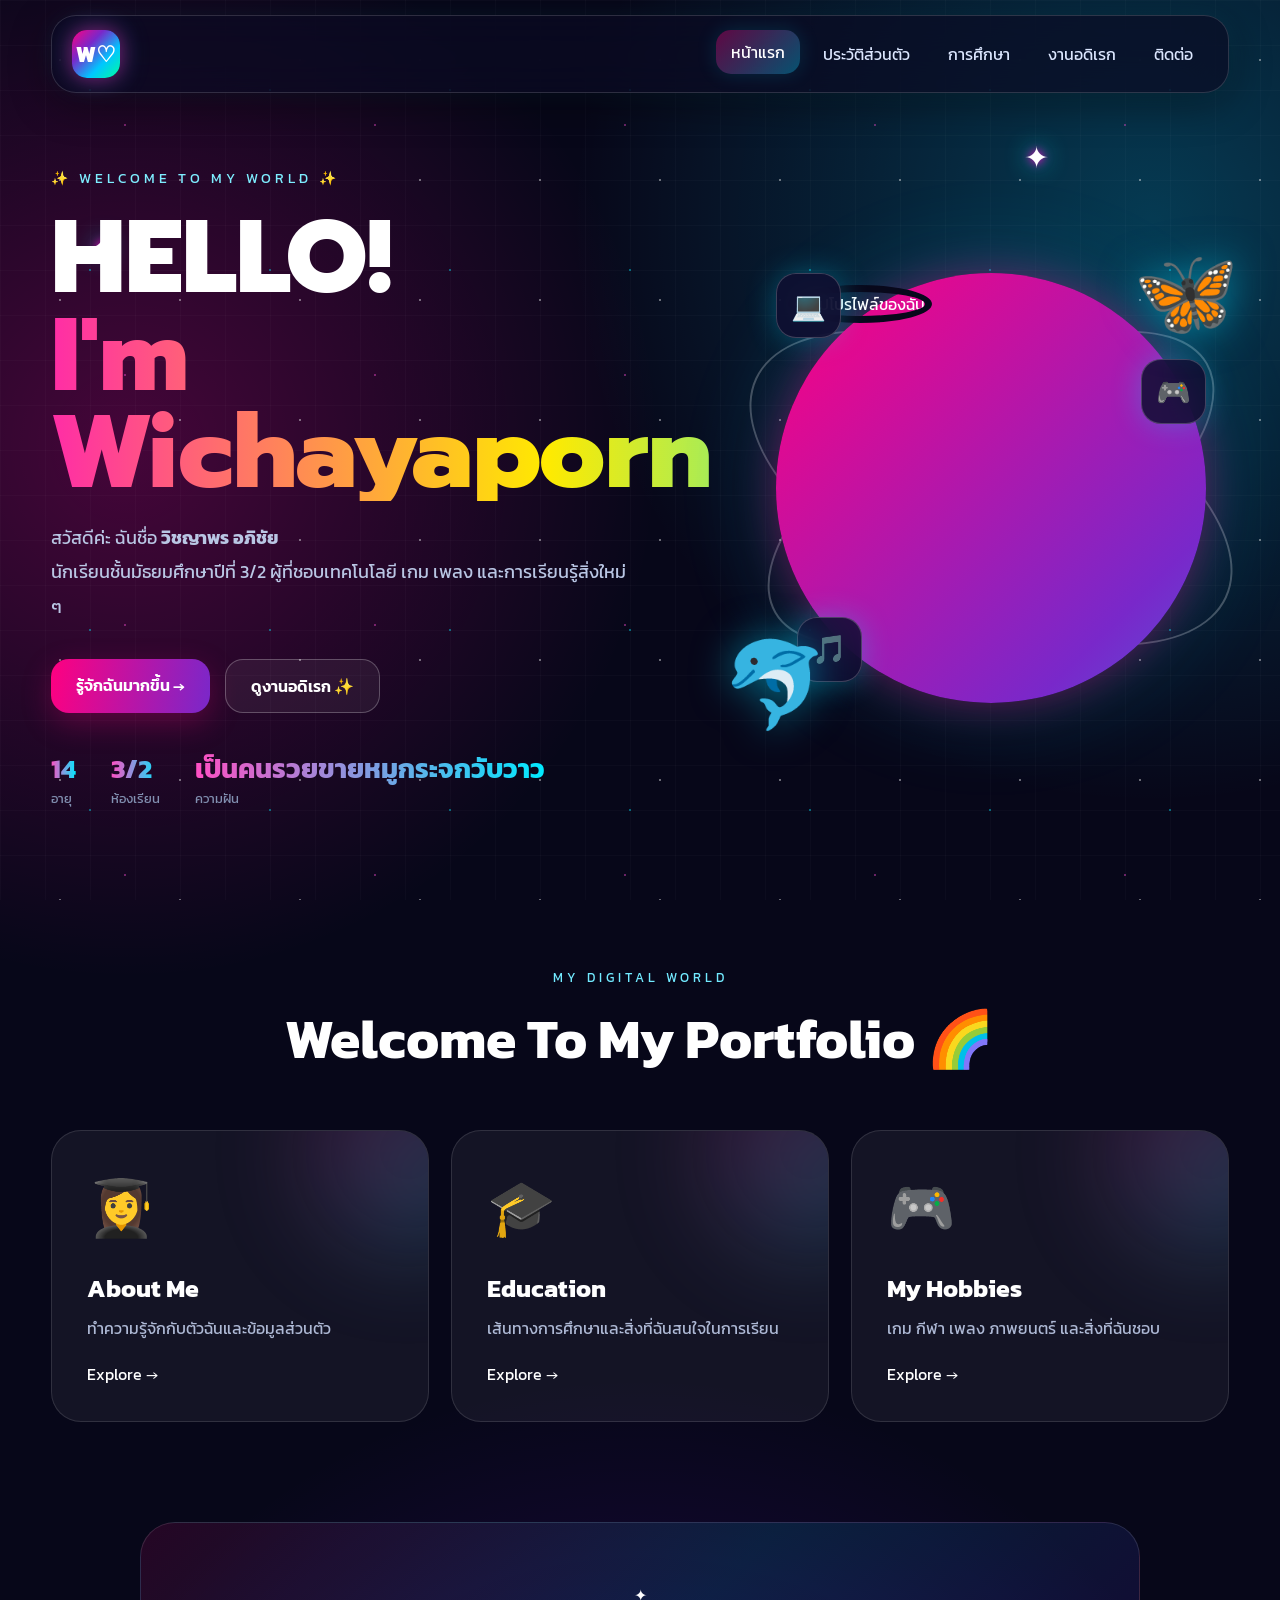
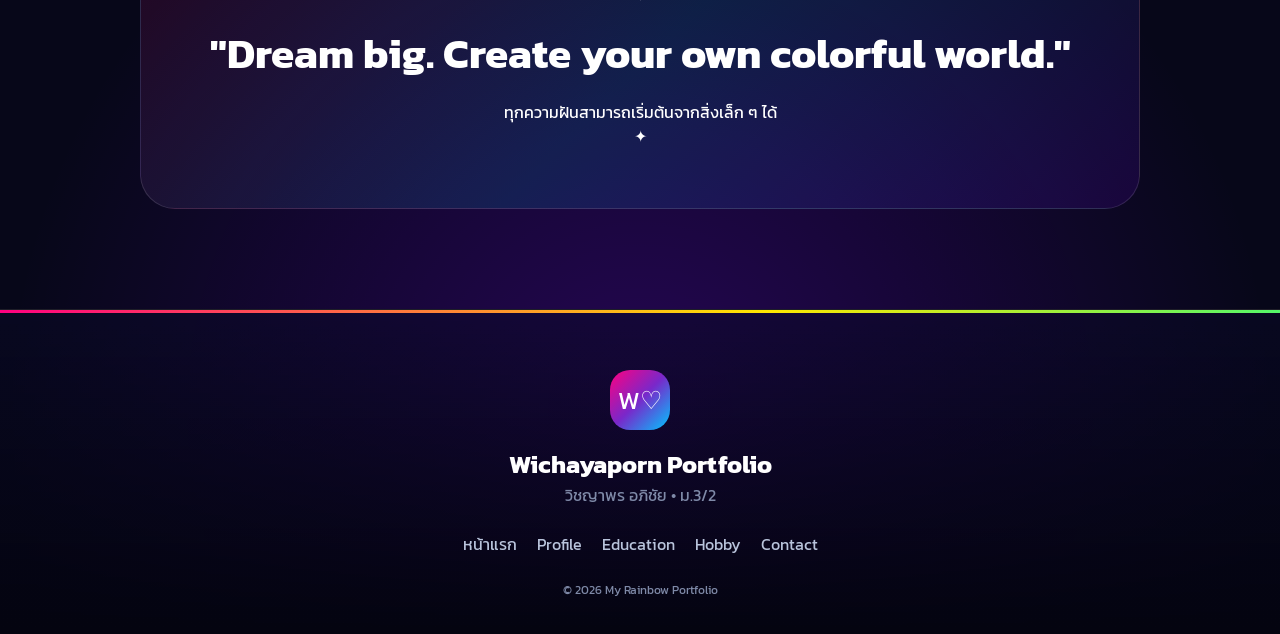
==== commit d943bf5d: "Update index.html" ====
--- a/index.html
+++ b/index.html
@@ -61,7 +61,7 @@
             </div>
 
             <div>
-                <strong>∞</strong>
+                <strong>เป็นคนรวยขายหมูกระจกวับวาว</strong>
                 <span>ความฝัน</span>
             </div>
         </div>
--- a/style.css
+++ b/style.css
@@ -1,612 +1,1839 @@
-/* ===================================================
-   CYBER RAINBOW MODERN STUDENT PORTFOLIO STYLESHEET
-   =================================================== */
-
-@import url('https://fonts.googleapis.com/css2?family=Kanit:wght@300;400;600;700&display=swap');
-
-/* Color Variables */
-:root {
-    --primary-blue: #0D47A1;
-    --medium-blue: #1976D2;
-    --light-blue: #42A5F5;
-    --soft-blue: #90CAF9;
-    --bg-light: #E3F2FD;
-    --white: #FFFFFF;
-    --dark-text: #0b1b3d;
-    --glass-bg: rgba(255, 255, 255, 0.25);
-    --glass-border: rgba(255, 255, 255, 0.4);
-    --shadow-glow: 0 8px 32px 0 rgba(13, 71, 161, 0.25);
-}
-
-/* Global Reset & Base Styling */
+@import url('https://fonts.googleapis.com/css2?family=Kanit:wght@300;400;500;600;700&family=Prompt:wght@300;400;500;600;700;800&display=swap');
+
 * {
     margin: 0;
     padding: 0;
     box-sizing: border-box;
+}
+
+html {
+    scroll-behavior: smooth;
+}
+
+body {
     font-family: 'Kanit', sans-serif;
-}
-
-body {
+    color: #fff;
+    background:
+        radial-gradient(circle at 10% 20%, rgba(255,0,153,.25), transparent 25%),
+        radial-gradient(circle at 90% 10%, rgba(0,212,255,.25), transparent 25%),
+        radial-gradient(circle at 50% 90%, rgba(125,0,255,.25), transparent 30%),
+        #070719;
+    overflow-x: hidden;
+}
+
+/* =========================
+   BACKGROUND
+========================= */
+
+body::before {
+    content: "";
+    position: fixed;
+    inset: 0;
+    z-index: -5;
+    background:
+        linear-gradient(rgba(255,255,255,.025) 1px, transparent 1px),
+        linear-gradient(90deg, rgba(255,255,255,.025) 1px, transparent 1px);
+    background-size: 45px 45px;
+    animation: gridMove 15s linear infinite;
+}
+
+@keyframes gridMove {
+    from {
+        background-position: 0 0;
+    }
+    to {
+        background-position: 45px 45px;
+    }
+}
+
+.stars {
+    position: fixed;
+    inset: 0;
+    pointer-events: none;
+    z-index: -2;
+    background-image:
+        radial-gradient(circle, #fff 1px, transparent 1px),
+        radial-gradient(circle, #00eaff 1px, transparent 1px),
+        radial-gradient(circle, #ff4fd8 1px, transparent 1px);
+    background-size: 120px 120px, 180px 180px, 250px 250px;
+    animation: starMove 20s linear infinite;
+    opacity: .4;
+}
+
+@keyframes starMove {
+    from {
+        transform: translateY(0);
+    }
+    to {
+        transform: translateY(-120px);
+    }
+}
+
+.floating-shape {
+    position: fixed;
+    color: #fff;
+    font-size: 30px;
+    z-index: -1;
+    animation: floatAround 7s ease-in-out infinite;
+    text-shadow:
+        0 0 10px #ff00cc,
+        0 0 25px #00eaff;
+}
+
+.shape1 {
+    left: 7%;
+    top: 25%;
+}
+
+.shape2 {
+    right: 8%;
+    top: 50%;
+    animation-delay: 2s;
+}
+
+.shape3 {
+    left: 80%;
+    top: 15%;
+    animation-delay: 4s;
+}
+
+@keyframes floatAround {
+    0%,100% {
+        transform: translateY(0) rotate(0);
+    }
+    50% {
+        transform: translateY(-35px) rotate(180deg);
+    }
+}
+
+/* =========================
+   NAVBAR
+========================= */
+
+.navbar {
+    position: sticky;
+    top: 15px;
+    z-index: 1000;
+
+    width: min(1200px, 92%);
+    margin: 15px auto;
+
+    display: flex;
+    align-items: center;
+    justify-content: space-between;
+
+    padding: 14px 20px;
+
+    background: rgba(10,10,35,.7);
+    backdrop-filter: blur(20px);
+
+    border: 1px solid rgba(255,255,255,.15);
+    border-radius: 25px;
+
+    box-shadow:
+        0 10px 40px rgba(0,0,0,.4),
+        0 0 25px rgba(0,200,255,.08);
+}
+
+.logo {
+    width: 48px;
+    height: 48px;
+
+    display: grid;
+    place-items: center;
+
+    border-radius: 15px;
+
+    font-size: 22px;
+    font-weight: 800;
+
+    background: linear-gradient(
+        135deg,
+        #ff0080,
+        #7928ca,
+        #00c6ff,
+        #00ff9d
+    );
+
+    box-shadow:
+        0 0 20px rgba(255,0,153,.5),
+        0 0 30px rgba(0,200,255,.3);
+
+    animation: logoGlow 3s ease-in-out infinite;
+}
+
+@keyframes logoGlow {
+    50% {
+        box-shadow:
+            0 0 35px rgba(255,0,153,.8),
+            0 0 45px rgba(0,200,255,.6);
+    }
+}
+
+.nav-links {
+    display: flex;
+    gap: 8px;
+}
+
+.nav-links a {
+    color: #dce7ff;
+    text-decoration: none;
+
+    padding: 10px 15px;
+    border-radius: 15px;
+
+    transition: .3s;
+}
+
+.nav-links a:hover,
+.nav-links a.active {
+    color: #fff;
+
+    background: linear-gradient(
+        135deg,
+        rgba(255,0,128,.35),
+        rgba(0,212,255,.35)
+    );
+
+    box-shadow:
+        0 0 20px rgba(0,220,255,.15);
+
+    transform: translateY(-2px);
+}
+
+/* =========================
+   HERO
+========================= */
+
+.hero {
+    width: min(1200px, 92%);
+    min-height: 760px;
+    margin: auto;
+
+    display: grid;
+    grid-template-columns: 1fr 1fr;
+    align-items: center;
+    gap: 40px;
+}
+
+.small-title,
+.page-hero p:first-child,
+.contact-hero > p:first-child {
+    color: #7eeeff;
+    letter-spacing: 4px;
+    font-size: 14px;
+}
+
+.hero h1 {
+    font-family: 'Prompt', sans-serif;
+    font-size: clamp(55px, 8vw, 105px);
+    line-height: .95;
+    margin: 20px 0;
+    font-weight: 800;
+}
+
+.hero h1 span {
+    display: block;
+
+    background: linear-gradient(
+        90deg,
+        #ff2da6,
+        #ffea00,
+        #00f0ff,
+        #8b5cff,
+        #ff2da6
+    );
+
+    background-size: 300% auto;
+
+    -webkit-background-clip: text;
+    color: transparent;
+
+    animation: rainbowText 5s linear infinite;
+}
+
+@keyframes rainbowText {
+    to {
+        background-position: 300% center;
+    }
+}
+
+.hero-description {
+    max-width: 580px;
+    color: #b9c6e4;
+    font-size: 18px;
+    line-height: 1.9;
+}
+
+.hero-buttons {
+    display: flex;
+    flex-wrap: wrap;
+    gap: 15px;
+    margin: 35px 0;
+}
+
+.rainbow-btn,
+.outline-btn {
+    display: inline-block;
+    padding: 14px 25px;
+    border-radius: 18px;
+    text-decoration: none;
+    font-weight: 600;
+    transition: .3s;
+}
+
+.rainbow-btn {
+    color: white;
+
+    background: linear-gradient(
+        100deg,
+        #ff0080,
+        #7928ca,
+        #00c6ff,
+        #00e5a0
+    );
+
+    background-size: 300% 300%;
+    animation: rainbowButton 4s ease infinite;
+
+    box-shadow:
+        0 10px 30px rgba(255,0,128,.25);
+}
+
+@keyframes rainbowButton {
+    0%,100% {
+        background-position: 0% 50%;
+    }
+    50% {
+        background-position: 100% 50%;
+    }
+}
+
+.rainbow-btn:hover,
+.outline-btn:hover {
+    transform: translateY(-5px) scale(1.03);
+}
+
+.outline-btn {
+    color: white;
+    border: 1px solid rgba(255,255,255,.25);
+    background: rgba(255,255,255,.06);
+}
+
+.mini-stats {
+    display: flex;
+    gap: 35px;
+}
+
+.mini-stats div {
+    display: flex;
+    flex-direction: column;
+}
+
+.mini-stats strong {
+    font-size: 27px;
+    background: linear-gradient(90deg,#ff4fc3,#00eaff);
+    -webkit-background-clip: text;
+    color: transparent;
+}
+
+.mini-stats span {
+    color: #8290b1;
+    font-size: 13px;
+}
+
+/* =========================
+   HERO VISUAL
+========================= */
+
+.hero-visual {
     position: relative;
-    min-height: 100vh;
-    color: var(--dark-text);
-    overflow-x: hidden;
-    /* Animated Dynamic Rainbow Background */
-    background: linear-gradient(-45deg, #0d47a1, #1976d2, #8e24aa, #e91e63, #ff1744, #00e676, #00bcd4);
+    min-height: 600px;
+
+    display: grid;
+    place-items: center;
+}
+
+.tech-circle {
+    position: relative;
+
+    width: min(430px,80vw);
+    height: min(430px,80vw);
+
+    padding: 12px;
+
+    border-radius: 50%;
+
+    background: linear-gradient(
+        135deg,
+        #ff0080,
+        #7928ca,
+        #00c6ff,
+        #00ff9d,
+        #ffe600,
+        #ff0080
+    );
+
     background-size: 400% 400%;
-    animation: rainbowShift 12s ease infinite;
-}
-
-@keyframes rainbowShift {
-    0% { background-position: 0% 50%; }
-    50% { background-position: 100% 50%; }
-    100% { background-position: 0% 50%; }
-}
-
-/* Floating Cyber Animal Background Component */
-.floating-cyber-animal {
-    position: fixed;
-    top: 15%;
-    left: -10%;
-    width: 600px;
-    height: 600px;
-    z-index: -1;
-    pointer-events: none;
-    animation: floatAnimal 16s ease-in-out infinite alternate;
-    filter: blur(10px) drop-shadow(0 0 20px rgba(0,212,255,0.6));
-}
-
-@keyframes floatAnimal {
-    0% {
-        transform: translate(0, 0) rotate(0deg) scale(1);
-    }
+
+    animation:
+        rainbowRotate 8s linear infinite,
+        levitate 5s ease-in-out infinite;
+
+    box-shadow:
+        0 0 40px rgba(255,0,128,.35),
+        0 0 100px rgba(0,200,255,.2);
+}
+
+@keyframes rainbowRotate {
+    to {
+        background-position: 400% 0;
+    }
+}
+
+@keyframes levitate {
     50% {
-        transform: translate(60vw, 30vh) rotate(180deg) scale(1.3);
-    }
-    100% {
-        transform: translate(80vw, -10vh) rotate(360deg) scale(0.9);
-    }
-}
-
-/* Navigation Bar */
-header {
-    position: sticky;
+        transform: translateY(-18px);
+    }
+}
+
+.tech-circle img {
+    width: 100%;
+    height: 100%;
+    object-fit: cover;
+
+    border-radius: 50%;
+
+    border: 7px solid #08081b;
+}
+
+.rainbow-orbit {
+    position: absolute;
+    border: 2px solid rgba(255,255,255,.25);
+    border-radius: 50%;
+}
+
+.orbit1 {
+    width: 520px;
+    height: 250px;
+    transform: rotate(25deg);
+    animation: orbitSpin 10s linear infinite;
+}
+
+.orbit2 {
+    width: 500px;
+    height: 220px;
+    transform: rotate(-30deg);
+    animation: orbitSpin 15s linear infinite reverse;
+}
+
+@keyframes orbitSpin {
+    to {
+        transform: rotate(385deg);
+    }
+}
+
+.floating-badge {
+    position: absolute;
+
+    width: 65px;
+    height: 65px;
+
+    display: grid;
+    place-items: center;
+
+    border-radius: 20px;
+
+    background: rgba(15,15,50,.85);
+    backdrop-filter: blur(15px);
+
+    border: 1px solid rgba(255,255,255,.2);
+
+    font-size: 28px;
+
+    box-shadow:
+        0 0 30px rgba(0,220,255,.3);
+
+    animation: badgeFloat 4s ease-in-out infinite;
+}
+
+.badge1 {
     top: 0;
-    z-index: 1000;
-}
-
-.navbar {
+    left: 0;
+}
+
+.badge2 {
+    right: 0;
+    top: 20%;
+    animation-delay: 1s;
+}
+
+.badge3 {
+    bottom: 5%;
+    left: 5%;
+    animation-delay: 2s;
+}
+
+@keyframes badgeFloat {
+    50% {
+        transform: translateY(-20px) rotate(8deg);
+    }
+}
+
+.animal {
+    position: absolute;
+    font-size: 85px;
+    filter: drop-shadow(0 0 20px rgba(0,220,255,.5));
+    animation: animalFloat 6s ease-in-out infinite;
+}
+
+.animal1 {
+    right: -10px;
+    top: 40px;
+}
+
+.animal2 {
+    left: -30px;
+    bottom: 40px;
+    animation-delay: 2s;
+}
+
+@keyframes animalFloat {
+    0%,100% {
+        transform: translate(0,0) rotate(-5deg);
+    }
+    50% {
+        transform: translate(20px,-35px) rotate(8deg);
+    }
+}
+
+/* =========================
+   SECTIONS
+========================= */
+
+.section {
+    width: min(1200px,92%);
+    margin: 100px auto;
+}
+
+.section-title {
+    text-align: center;
+    margin-bottom: 50px;
+}
+
+.section-title p,
+.gradient-title {
+    color: #72eaff;
+    letter-spacing: 4px;
+    font-size: 13px;
+}
+
+.section-title h2 {
+    font-size: clamp(32px,5vw,55px);
+    margin-top: 10px;
+}
+
+.feature-grid {
+    display: grid;
+    grid-template-columns: repeat(3,1fr);
+    gap: 22px;
+}
+
+.feature-card {
+    position: relative;
+    overflow: hidden;
+
+    padding: 35px;
+
+    min-height: 280px;
+
+    border-radius: 30px;
+
+    background: rgba(255,255,255,.055);
+    border: 1px solid rgba(255,255,255,.12);
+
+    transition: .4s;
+}
+
+.feature-card::before {
+    content: "";
+    position: absolute;
+
+    width: 200px;
+    height: 200px;
+
+    right: -80px;
+    top: -80px;
+
+    border-radius: 50%;
+
+    background: linear-gradient(
+        135deg,
+        #ff0080,
+        #00eaff
+    );
+
+    filter: blur(50px);
+    opacity: .25;
+}
+
+.feature-card:hover {
+    transform: translateY(-12px);
+
+    border-color: rgba(255,255,255,.35);
+
+    box-shadow:
+        0 20px 60px rgba(0,0,0,.4),
+        0 0 35px rgba(0,200,255,.12);
+}
+
+.big-icon {
+    font-size: 55px;
+}
+
+.feature-card h3 {
+    margin: 20px 0 8px;
+    font-size: 25px;
+}
+
+.feature-card p {
+    color: #aeb9d5;
+    line-height: 1.7;
+}
+
+.feature-card a {
+    display: inline-block;
+    margin-top: 20px;
+    color: #fff;
+    text-decoration: none;
+}
+
+.quote-section {
+    width: min(1000px,90%);
+    margin: 100px auto;
+}
+
+.quote-box {
+    position: relative;
+    padding: 60px 30px;
+    text-align: center;
+
+    border-radius: 35px;
+
+    background:
+        linear-gradient(
+            135deg,
+            rgba(255,0,128,.12),
+            rgba(0,212,255,.12),
+            rgba(127,0,255,.12)
+        );
+
+    border: 1px solid rgba(255,255,255,.12);
+}
+
+.quote-box h2 {
+    font-size: clamp(25px,4vw,42px);
+    margin: 15px;
+}
+
+/* =========================
+   PAGE HERO
+========================= */
+
+.page-hero {
+    width: min(1100px,92%);
+    min-height: 350px;
+    margin: auto;
+
+    display: grid;
+    place-items: center;
+
+    text-align: center;
+}
+
+.page-hero h1,
+.contact-hero h1 {
+    font-family: 'Prompt', sans-serif;
+    font-size: clamp(55px,8vw,90px);
+    font-weight: 800;
+    margin: 15px 0;
+}
+
+.page-hero h1 span,
+.contact-hero h1 span {
+    background: linear-gradient(
+        90deg,
+        #ff00a8,
+        #ffe600,
+        #00eaff,
+        #8d5cff
+    );
+
+    -webkit-background-clip: text;
+    color: transparent;
+
+    background-size: 300%;
+    animation: rainbowText 5s linear infinite;
+}
+
+/* =========================
+   PROFILE
+========================= */
+
+.profile-section {
+    width: min(1100px,92%);
+    margin: 50px auto 120px;
+
+    display: grid;
+    grid-template-columns: .8fr 1.2fr;
+    gap: 70px;
+    align-items: center;
+}
+
+.profile-photo {
+    position: relative;
+}
+
+.profile-photo img {
+    width: 100%;
+    max-width: 400px;
+
+    display: block;
+    margin: auto;
+
+    border-radius: 35px;
+
+    border: 5px solid transparent;
+
+    background:
+        linear-gradient(#101025,#101025) padding-box,
+        linear-gradient(
+            135deg,
+            #ff0080,
+            #00eaff,
+            #ffe600
+        ) border-box;
+
+    box-shadow:
+        0 0 60px rgba(255,0,153,.2);
+
+    transition: .5s;
+}
+
+.profile-photo img:hover {
+    transform: scale(1.03) rotate(1deg);
+}
+
+.photo-ring {
+    position: absolute;
+    inset: -30px;
+
+    border-radius: 40px;
+
+    border: 1px solid rgba(0,220,255,.3);
+
+    animation: ringPulse 4s ease-in-out infinite;
+}
+
+@keyframes ringPulse {
+    50% {
+        transform: scale(1.04);
+        opacity: .5;
+    }
+}
+
+.photo-label {
+    position: absolute;
+    bottom: 20px;
+    right: 10px;
+
+    padding: 10px 20px;
+
+    border-radius: 15px;
+
+    background: linear-gradient(
+        90deg,
+        #ff0080,
+        #7928ca,
+        #00c6ff
+    );
+
+    box-shadow: 0 10px 30px rgba(0,0,0,.4);
+}
+
+.profile-heading p {
+    color: #6deaff;
+    letter-spacing: 3px;
+}
+
+.profile-heading h2 {
+    font-size: clamp(40px,5vw,65px);
+    margin: 8px 0;
+}
+
+.profile-heading > span {
+    color: #aab6d3;
+}
+
+.info-grid {
+    display: grid;
+    grid-template-columns: repeat(2,1fr);
+    gap: 14px;
+    margin-top: 30px;
+}
+
+.info-box {
+    padding: 20px;
+    border-radius: 20px;
+
+    background: rgba(255,255,255,.05);
+    border: 1px solid rgba(255,255,255,.1);
+
+    transition: .3s;
+}
+
+.info-box:hover {
+    transform: translateY(-5px);
+    background: rgba(255,255,255,.09);
+}
+
+.info-box span {
+    display: block;
+    font-size: 25px;
+}
+
+.info-box small {
+    color: #7885a5;
+}
+
+.info-box strong {
+    display: block;
+    margin-top: 4px;
+}
+
+.about-section {
+    width: min(1050px,92%);
+    margin: auto auto 100px;
+}
+
+.about-card {
+    position: relative;
+    overflow: hidden;
+
+    display: grid;
+    grid-template-columns: 100px 1fr;
+
+    padding: 50px;
+
+    border-radius: 35px;
+
+    background: rgba(255,255,255,.055);
+    border: 1px solid rgba(255,255,255,.12);
+}
+
+.about-number {
+    font-size: 50px;
+    font-weight: 800;
+
+    color: transparent;
+
+    -webkit-text-stroke: 1px #00eaff;
+}
+
+.about-card h2 {
+    font-size: 40px;
+    margin: 8px 0 20px;
+}
+
+.about-card p {
+    color: #b4c0db;
+    line-height: 1.9;
+    margin-bottom: 15px;
+}
+
+.skill-section {
+    width: min(1000px,92%);
+    margin: 100px auto;
+    text-align: center;
+}
+
+.skill-section h2 {
+    margin-bottom: 30px;
+}
+
+.interest-tags {
+    display: flex;
+    justify-content: center;
+    flex-wrap: wrap;
+    gap: 12px;
+}
+
+.interest-tags span {
+    padding: 12px 20px;
+    border-radius: 100px;
+
+    background: rgba(255,255,255,.06);
+    border: 1px solid rgba(255,255,255,.12);
+
+    transition: .3s;
+}
+
+.interest-tags span:hover {
+    transform: translateY(-5px) scale(1.05);
+    background: linear-gradient(
+        90deg,
+        rgba(255,0,128,.25),
+        rgba(0,212,255,.25)
+    );
+}
+
+/* =========================
+   EDUCATION
+========================= */
+
+.education-layout {
+    width: min(1100px,92%);
+    margin: 50px auto 120px;
+
+    display: grid;
+    grid-template-columns: 1fr 1fr;
+    gap: 60px;
+}
+
+.timeline {
+    position: relative;
+    padding-left: 40px;
+}
+
+.timeline::before {
+    content: "";
+    position: absolute;
+    left: 12px;
+    top: 10px;
+    bottom: 10px;
+    width: 2px;
+
+    background: linear-gradient(
+        #ff0080,
+        #7928ca,
+        #00eaff,
+        #00ff9d
+    );
+}
+
+.timeline-item {
+    position: relative;
+    margin-bottom: 40px;
+}
+
+.timeline-dot {
+    position: absolute;
+    left: -59px;
+
+    width: 45px;
+    height: 45px;
+
+    display: grid;
+    place-items: center;
+
+    border-radius: 50%;
+
+    background: #101025;
+    border: 2px solid #00eaff;
+
+    box-shadow:
+        0 0 20px rgba(0,220,255,.5);
+}
+
+.timeline-content {
+    padding: 30px;
+
+    border-radius: 25px;
+
+    background: rgba(255,255,255,.05);
+    border: 1px solid rgba(255,255,255,.1);
+
+    transition: .3s;
+}
+
+.timeline-content:hover {
+    transform: translateX(10px);
+    box-shadow: 0 20px 50px rgba(0,0,0,.3);
+}
+
+.timeline-content span {
+    color: #6deaff;
+    font-size: 12px;
+    letter-spacing: 2px;
+}
+
+.timeline-content h2 {
+    margin: 10px 0;
+}
+
+.timeline-content p {
+    color: #aeb9d5;
+    line-height: 1.7;
+}
+
+.education-card {
+    position: relative;
+    overflow: hidden;
+
+    align-self: center;
+
+    padding: 45px;
+
+    border-radius: 35px;
+
+    background:
+        linear-gradient(
+            145deg,
+            rgba(255,0,128,.12),
+            rgba(0,212,255,.08)
+        );
+
+    border: 1px solid rgba(255,255,255,.15);
+
+    box-shadow:
+        0 30px 70px rgba(0,0,0,.3);
+}
+
+.education-card::after {
+    content: "∑ π √ ∞";
+
+    position: absolute;
+    right: -30px;
+    bottom: -30px;
+
+    font-size: 80px;
+    color: rgba(255,255,255,.04);
+
+    transform: rotate(-15deg);
+}
+
+.edu-icon {
+    font-size: 65px;
+}
+
+.education-card h2 {
+    font-size: 38px;
+    margin: 10px 0 30px;
+}
+
+.edu-details {
+    display: grid;
+    gap: 15px;
+}
+
+.edu-details div {
     display: flex;
     justify-content: space-between;
+
+    padding: 14px 0;
+
+    border-bottom: 1px solid rgba(255,255,255,.08);
+}
+
+.edu-details span {
+    color: #8290af;
+}
+
+.rainbow-line {
+    height: 4px;
+    margin: 30px 0;
+
+    border-radius: 10px;
+
+    background: linear-gradient(
+        90deg,
+        #ff0080,
+        #ffe600,
+        #00eaff,
+        #8c52ff
+    );
+}
+
+.education-card > p:last-child {
+    color: #aeb9d5;
+    line-height: 1.8;
+}
+
+.subjects {
+    width: min(1000px,92%);
+    margin: 100px auto;
+}
+
+.subject-card {
+    position: relative;
+    overflow: hidden;
+
+    display: flex;
     align-items: center;
-    padding: 1.2rem 8%;
-    background: rgba(13, 71, 161, 0.65);
-    backdrop-filter: blur(16px);
-    border-bottom: 1px solid var(--glass-border);
-    box-shadow: 0 4px 20px rgba(0, 0, 0, 0.15);
-}
-
-.logo {
-    font-size: 1.8rem;
-    font-weight: 700;
-    color: var(--white);
-    letter-spacing: 1px;
-}
-
-.logo span {
-    color: #00e676;
-}
-
-.nav-links {
+    gap: 30px;
+
+    padding: 45px;
+
+    border-radius: 35px;
+
+    background:
+        linear-gradient(
+            120deg,
+            rgba(255,0,128,.15),
+            rgba(0,212,255,.15)
+        );
+
+    border: 1px solid rgba(255,255,255,.13);
+}
+
+.subject-icon {
+    min-width: 100px;
+    height: 100px;
+
+    display: grid;
+    place-items: center;
+
+    border-radius: 30px;
+
+    font-size: 45px;
+
+    background: linear-gradient(
+        135deg,
+        #ff0080,
+        #7928ca,
+        #00c6ff
+    );
+
+    box-shadow: 0 0 40px rgba(255,0,128,.25);
+}
+
+.subject-card h2 {
+    font-size: 35px;
+}
+
+.subject-card p {
+    color: #aeb9d5;
+    line-height: 1.8;
+    margin-top: 8px;
+}
+
+.math-symbol {
+    position: absolute;
+    right: 30px;
+    top: 20px;
+    font-size: 70px;
+    color: rgba(255,255,255,.06);
+    animation: mathFloat 4s ease-in-out infinite;
+}
+
+.math-symbol.second {
+    top: auto;
+    bottom: -10px;
+    right: 100px;
+    animation-delay: 2s;
+}
+
+@keyframes mathFloat {
+    50% {
+        transform: translateY(-15px) rotate(10deg);
+    }
+}
+
+/* =========================
+   HOBBY
+========================= */
+
+.hobby-grid {
+    width: min(1100px,92%);
+    margin: 40px auto 120px;
+
+    display: grid;
+    grid-template-columns: repeat(3,1fr);
+    gap: 22px;
+}
+
+.hobby-card {
+    position: relative;
+    overflow: hidden;
+
+    min-height: 330px;
+    padding: 35px;
+
+    border-radius: 30px;
+
+    background: rgba(255,255,255,.055);
+    border: 1px solid rgba(255,255,255,.12);
+
+    transition: .5s;
+}
+
+.hobby-card::before {
+    content: "";
+
+    position: absolute;
+    width: 250px;
+    height: 250px;
+
+    top: -120px;
+    right: -100px;
+
+    border-radius: 50%;
+
+    background: var(--glow);
+
+    filter: blur(60px);
+    opacity: .25;
+
+    transition: .5s;
+}
+
+.hobby-card:hover {
+    transform:
+        translateY(-15px)
+        rotate(1deg);
+
+    box-shadow:
+        0 25px 70px rgba(0,0,0,.4),
+        0 0 30px var(--glow);
+}
+
+.hobby-card:hover::before {
+    transform: scale(1.5);
+    opacity: .4;
+}
+
+.card-purple {
+    --glow: #9d4edd;
+}
+
+.card-blue {
+    --glow: #00c6ff;
+}
+
+.card-pink {
+    --glow: #ff3cac;
+}
+
+.card-orange {
+    --glow: #ff9a00;
+}
+
+.card-green {
+    --glow: #00ff9d;
+}
+
+.card-rainbow {
+    --glow: #ff00aa;
+}
+
+.hobby-icon {
+    font-size: 60px;
+    margin-bottom: 25px;
+
+    animation: iconFloat 4s ease-in-out infinite;
+}
+
+@keyframes iconFloat {
+    50% {
+        transform: translateY(-8px) rotate(5deg);
+    }
+}
+
+.hobby-card > span {
+    color: #7584a8;
+    font-size: 12px;
+}
+
+.hobby-card h2 {
+    font-size: 30px;
+    margin: 5px 0 10px;
+}
+
+.hobby-card p {
+    color: #aeb9d5;
+    line-height: 1.8;
+}
+
+.hobby-banner {
+    position: relative;
+    overflow: hidden;
+
+    width: min(1100px,92%);
+    margin: auto auto 120px;
+
+    min-height: 380px;
+
+    padding: 60px;
+
     display: flex;
-    list-style: none;
-    gap: 1.8rem;
-}
-
-.nav-links a {
+    align-items: center;
+
+    border-radius: 40px;
+
+    background:
+        linear-gradient(
+            120deg,
+            rgba(255,0,128,.18),
+            rgba(120,40,202,.16),
+            rgba(0,212,255,.18)
+        );
+
+    border: 1px solid rgba(255,255,255,.15);
+}
+
+.banner-content {
+    position: relative;
+    z-index: 2;
+    max-width: 650px;
+}
+
+.banner-content > p:first-child {
+    color: #74eaff;
+    letter-spacing: 4px;
+}
+
+.banner-content h2 {
+    font-size: clamp(38px,5vw,65px);
+    line-height: 1.1;
+    margin: 15px 0;
+}
+
+.banner-content h2 span {
+    background: linear-gradient(
+        90deg,
+        #ff00a8,
+        #ffe600,
+        #00eaff
+    );
+
+    -webkit-background-clip: text;
+    color: transparent;
+}
+
+.banner-content p:last-child {
+    color: #aeb9d5;
+    line-height: 1.8;
+}
+
+.giant-emoji {
+    position: absolute;
+    right: 8%;
+    top: 20%;
+
+    font-size: 150px;
+
+    animation: giantFloat 5s ease-in-out infinite;
+
+    filter: drop-shadow(
+        0 0 30px rgba(0,220,255,.5)
+    );
+}
+
+.giant-emoji.second {
+    right: 30%;
+    top: 10%;
+    font-size: 55px;
+    animation-delay: 2s;
+}
+
+@keyframes giantFloat {
+    0%,100% {
+        transform: translateY(0) rotate(-8deg);
+    }
+
+    50% {
+        transform: translateY(-35px) rotate(8deg);
+    }
+}
+
+.giant-animal {
+    position: absolute;
+    font-size: 130px;
+    right: 10%;
+    bottom: 20px;
+
+    animation: animalFloat 5s ease-in-out infinite;
+}
+
+/* =========================
+   CONTACT
+========================= */
+
+.contact-hero {
+    position: relative;
+    overflow: hidden;
+
+    width: min(1000px,92%);
+    min-height: 430px;
+
+    margin: auto;
+
+    display: grid;
+    place-items: center;
+
+    text-align: center;
+
+    padding: 50px;
+}
+
+.contact-hero > p:last-child {
+    color: #aeb9d5;
+    font-size: 18px;
+}
+
+.contact-orb {
+    position: absolute;
+
+    width: 350px;
+    height: 350px;
+
+    border-radius: 50%;
+
+    background:
+        linear-gradient(
+            135deg,
+            #ff0080,
+            #7928ca,
+            #00c6ff
+        );
+
+    filter: blur(100px);
+    opacity: .18;
+
+    animation: orbPulse 5s ease-in-out infinite;
+}
+
+@keyframes orbPulse {
+    50% {
+        transform: scale(1.3);
+    }
+}
+
+.contact-grid {
+    width: min(1100px,92%);
+    margin: 30px auto 100px;
+
+    display: grid;
+    grid-template-columns: repeat(3,1fr);
+    gap: 22px;
+}
+
+.contact-card {
+    padding: 40px 30px;
+
+    border-radius: 30px;
+
+    background: rgba(255,255,255,.05);
+    border: 1px solid rgba(255,255,255,.12);
+
+    transition: .4s;
+}
+
+.contact-card:hover {
+    transform: translateY(-12px) scale(1.02);
+    box-shadow: 0 25px 70px rgba(0,0,0,.4);
+}
+
+.contact-icon {
+    font-size: 50px;
+}
+
+.contact-card > span {
+    display: block;
+    color: #6deaff;
+    font-size: 12px;
+    letter-spacing: 3px;
+    margin-top: 20px;
+}
+
+.contact-card h2 {
+    font-size: 30px;
+    margin: 5px 0 10px;
+}
+
+.contact-card p {
+    color: #aeb9d5;
+    line-height: 1.7;
+}
+
+.contact-card a {
+    display: inline-block;
+    margin-top: 25px;
+
+    color: #fff;
     text-decoration: none;
-    color: var(--white);
-    font-size: 1.05rem;
-    font-weight: 400;
-    padding: 0.5rem 1rem;
+
+    padding: 10px 18px;
+
+    border-radius: 13px;
+
+    background: rgba(255,255,255,.08);
+
+    transition: .3s;
+}
+
+.contact-card a:hover {
+    background: linear-gradient(
+        90deg,
+        #ff0080,
+        #00c6ff
+    );
+}
+
+.contact-cta {
+    position: relative;
+    overflow: hidden;
+
+    width: min(1000px,92%);
+    margin: auto auto 120px;
+
+    padding: 70px 30px;
+
+    text-align: center;
+
+    border-radius: 40px;
+
+    background:
+        linear-gradient(
+            135deg,
+            rgba(255,0,128,.15),
+            rgba(0,212,255,.15)
+        );
+
+    border: 1px solid rgba(255,255,255,.15);
+}
+
+.contact-cta h2 {
+    font-size: 42px;
+    margin: 15px 0;
+}
+
+.contact-cta > p {
+    color: #aeb9d5;
+    max-width: 600px;
+    margin: 0 auto 30px;
+}
+
+.cta-stars {
+    letter-spacing: 15px;
+    color: #ffe600;
+    animation: starBlink 2s ease-in-out infinite;
+}
+
+@keyframes starBlink {
+    50% {
+        opacity: .35;
+        transform: scale(.9);
+    }
+}
+
+.cta-animal {
+    position: absolute;
+    right: 5%;
+    bottom: -10px;
+
+    font-size: 90px;
+
+    animation: animalFloat 5s ease-in-out infinite;
+}
+
+/* =========================
+   FOOTER
+========================= */
+
+footer {
+    position: relative;
+    overflow: hidden;
+
+    margin-top: 100px;
+
+    padding: 60px 20px 35px;
+
+    text-align: center;
+
+    background:
+        linear-gradient(
+            180deg,
+            rgba(10,10,40,.5),
+            #040410
+        );
+
+    border-top: 1px solid rgba(255,255,255,.1);
+}
+
+footer::before {
+    content: "";
+
+    position: absolute;
+
+    top: 0;
+    left: 0;
+
+    width: 100%;
+    height: 3px;
+
+    background: linear-gradient(
+        90deg,
+        #ff0080,
+        #ffe600,
+        #00ff9d,
+        #00c6ff,
+        #8b5cff,
+        #ff0080
+    );
+
+    background-size: 300%;
+    animation: rainbowText 5s linear infinite;
+}
+
+.footer-logo {
+    width: 60px;
+    height: 60px;
+
+    margin: auto auto 15px;
+
+    display: grid;
+    place-items: center;
+
     border-radius: 20px;
-    transition: all 0.3s ease;
-}
-
-.nav-links a:hover, .nav-links a.active {
-    background: linear-gradient(90deg, #00d4ff, #ff007f);
-    color: var(--white);
-    box-shadow: 0 0 15px rgba(0, 212, 255, 0.6);
-}
-
-/* Glassmorphism Cards */
-.glass-card {
-    background: var(--glass-bg);
-    backdrop-filter: blur(12px);
-    border: 1px solid var(--glass-border);
-    border-radius: 20px;
-    padding: 2rem;
-    box-shadow: var(--shadow-glow);
-    transition: transform 0.3s ease, box-shadow 0.3s ease;
-}
-
-.glass-card:hover {
-    transform: translateY(-8px);
-    box-shadow: 0 12px 35px rgba(255, 0, 127, 0.3);
-}
-
-/* Typography & Colors */
-.rainbow-text {
-    background: linear-gradient(90deg, #ff007f, #7f00ff, #00d4ff, #00ff87, #ffef00);
-    background-size: 200% auto;
-    -webkit-background-clip: text;
-    -webkit-text-fill-color: transparent;
-    animation: rainbowText 4s linear infinite;
-}
-
-@keyframes rainbowText {
-    to { background-position: 200% center; }
-}
-
-/* Layout Containers */
-main {
-    padding: 3rem 8%;
-    min-height: calc(100vh - 180px);
-}
-
-.page-container {
-    max-width: 1200px;
-    margin: 0 auto;
-}
-
-.page-header {
-    text-align: center;
-    margin-bottom: 3rem;
-    color: var(--white);
-}
-
-.page-header h1 {
-    font-size: 2.8rem;
-    margin-bottom: 0.5rem;
-}
-
-.page-header p {
-    font-size: 1.1rem;
-    opacity: 0.9;
-}
-
-/* Hero Section */
-.hero-container {
-    display: grid;
-    grid-template-columns: 1.2fr 0.8fr;
-    gap: 3rem;
-    align-items: center;
-    margin-bottom: 4rem;
-}
-
-.badge {
-    display: inline-block;
-    padding: 0.4rem 1.2rem;
-    background: rgba(255, 255, 255, 0.3);
-    border-radius: 30px;
-    color: var(--white);
-    font-size: 0.9rem;
-    margin-bottom: 1rem;
-}
-
-.hero-content h1 {
-    font-size: 3.2rem;
-    color: var(--white);
-    line-height: 1.2;
-    margin-bottom: 1rem;
-}
-
-.subtitle {
-    color: #f0f4f8;
-    font-size: 1.15rem;
-    margin-bottom: 2rem;
-    line-height: 1.6;
-}
-
-.cta-group {
-    display: flex;
-    gap: 1rem;
-}
-
-.btn {
-    display: inline-block;
-    padding: 0.8rem 1.8rem;
-    border-radius: 30px;
-    text-decoration: none;
-    font-weight: 600;
-    transition: all 0.3s ease;
-    border: none;
-    cursor: pointer;
-}
-
-.btn-primary {
-    background: linear-gradient(90deg, #00d4ff, #7f00ff);
-    color: var(--white);
-    box-shadow: 0 4px 15px rgba(0, 212, 255, 0.4);
-}
-
-.btn-primary:hover {
-    transform: scale(1.05);
-    box-shadow: 0 6px 20px rgba(255, 0, 127, 0.6);
-}
-
-.btn-secondary {
-    background: rgba(255, 255, 255, 0.2);
-    color: var(--white);
-    border: 1px solid var(--white);
-}
-
-.btn-secondary:hover {
-    background: var(--white);
-    color: var(--primary-blue);
-}
-
-.hero-image-wrapper {
-    position: relative;
+
+    background: linear-gradient(
+        135deg,
+        #ff0080,
+        #7928ca,
+        #00c6ff
+    );
+
+    font-size: 25px;
+}
+
+footer h3 {
+    font-size: 25px;
+}
+
+footer p {
+    color: #7f8aa8;
+}
+
+.footer-links {
     display: flex;
     justify-content: center;
-}
-
-.profile-img {
-    width: 320px;
-    height: 320px;
-    border-radius: 50%;
-    object-fit: cover;
-    border: 5px solid var(--white);
-    box-shadow: 0 10px 30px rgba(0, 0, 0, 0.3);
-    z-index: 2;
-}
-
-.glowing-ring {
-    position: absolute;
-    width: 340px;
-    height: 340px;
-    border-radius: 50%;
-    background: linear-gradient(45deg, #ff007f, #00d4ff, #00ff87);
-    animation: rotateGlow 6s linear infinite;
-    z-index: 1;
-    filter: blur(8px);
-}
-
-@keyframes rotateGlow {
-    100% { transform: rotate(360deg); }
-}
-
-/* Features Grid */
-.features-grid {
-    display: grid;
-    grid-template-columns: repeat(auto-fit, minmax(280px, 1fr));
-    gap: 2rem;
-}
-
-.card-icon {
-    font-size: 2.5rem;
-    margin-bottom: 1rem;
-}
-
-.features-grid h3 {
-    color: var(--white);
-    margin-bottom: 0.5rem;
-}
-
-.features-grid p {
-    color: #e2e8f0;
-}
-
-/* Profile Page */
-.profile-layout {
-    display: grid;
-    grid-template-columns: 320px 1fr;
-    gap: 2rem;
-    margin-bottom: 3rem;
-}
-
-.profile-card-main {
-    text-align: center;
-    color: var(--white);
-}
-
-.profile-avatar {
-    width: 180px;
-    height: 180px;
-    border-radius: 50%;
-    margin-bottom: 1rem;
-    border: 4px solid var(--white);
-}
-
-.nickname-tag {
-    display: inline-block;
-    margin: 0.5rem 0;
-    padding: 0.3rem 1rem;
-    background: rgba(255,255,255,0.3);
-    border-radius: 20px;
-    font-weight: 600;
-}
-
-.profile-details-grid {
-    display: grid;
-    grid-template-columns: repeat(2, 1fr);
-    gap: 1.5rem;
-}
-
-.info-box {
-    display: flex;
-    flex-direction: column;
-    color: var(--white);
-}
-
-.info-label {
-    font-size: 0.9rem;
-    opacity: 0.8;
-    margin-bottom: 0.3rem;
-}
-
-.info-value {
-    font-size: 1.2rem;
-    font-weight: 600;
-}
-
-.col-span-2 {
-    grid-column: span 2;
-}
-
-.about-me-section {
-    color: var(--white);
-    line-height: 1.8;
-}
-
-.about-me-section h2 {
-    margin-bottom: 1rem;
-}
-
-/* Education Page (Timeline & Table) */
-.timeline-container {
-    position: relative;
-    max-width: 800px;
-    margin: 0 auto 4rem auto;
-}
-
-.timeline-container::after {
-    content: '';
-    position: absolute;
-    width: 4px;
-    background: var(--white);
-    top: 0;
-    bottom: 0;
-    left: 50%;
-    margin-left: -2px;
-}
-
-.timeline-item {
-    padding: 10px 40px;
-    position: relative;
-    width: 50%;
-}
-
-.timeline-item.left { left: 0; }
-.timeline-item.right { left: 50%; }
-
-.timeline-content {
-    color: var(--white);
-}
-
-.timeline-date {
-    display: inline-block;
-    padding: 0.2rem 0.8rem;
-    background: #00d4ff;
-    color: var(--dark-text);
-    border-radius: 12px;
-    font-size: 0.85rem;
-    font-weight: 700;
-    margin-bottom: 0.5rem;
-}
-
-.edu-highlights {
-    display: grid;
-    grid-template-columns: repeat(3, 1fr);
-    gap: 1.5rem;
-    margin-bottom: 3rem;
-    color: var(--white);
-    text-align: center;
-}
-
-.table-section {
-    color: var(--white);
-}
-
-.table-wrapper {
-    overflow-x: auto;
-    margin-top: 1rem;
-}
-
-.custom-table {
-    width: 100%;
-    border-collapse: collapse;
-    text-align: left;
-}
-
-.custom-table th, .custom-table td {
-    padding: 1rem;
-    border-bottom: 1px solid rgba(255, 255, 255, 0.2);
-}
-
-.custom-table th {
-    background: rgba(13, 71, 161, 0.5);
-}
-
-.status-badge {
-    padding: 0.3rem 0.8rem;
-    border-radius: 12px;
-    font-size: 0.85rem;
-}
-
-.status-badge.completed { background: #00e676; color: #000; }
-.status-badge.current { background: #ffef00; color: #000; }
-
-/* Hobby Page Grid */
-.hobbies-grid {
-    display: grid;
-    grid-template-columns: repeat(auto-fit, minmax(250px, 1fr));
-    gap: 2rem;
-}
-
-.hobby-card {
-    text-align: center;
-    color: var(--white);
-}
-
-.hobby-icon {
-    font-size: 3.5rem;
-    margin-bottom: 0.8rem;
-}
-
-.hobby-cat {
-    color: #00d4ff;
-    font-size: 0.9rem;
-    margin-bottom: 0.8rem;
-    font-weight: 600;
-}
-
-/* Contact Page */
-.contact-layout {
-    display: grid;
-    grid-template-columns: 1fr 1.5fr;
-    gap: 2.5rem;
-}
-
-.contact-card {
-    margin-bottom: 1.5rem;
-    color: var(--white);
-}
-
-.contact-icon {
-    font-size: 2rem;
-    margin-bottom: 0.5rem;
-}
-
-.contact-form-container {
-    color: var(--white);
-}
-
-.contact-form {
-    display: flex;
-    flex-direction: column;
-    gap: 1.2rem;
-    margin-top: 1rem;
-}
-
-.form-group {
-    display: flex;
-    flex-direction: column;
-    gap: 0.5rem;
-}
-
-.form-group input, .form-group textarea {
-    padding: 0.8rem;
-    border-radius: 10px;
-    border: 1px solid var(--glass-border);
-    background: rgba(255, 255, 255, 0.2);
-    color: var(--white);
-    outline: none;
-}
-
-.form-group input::placeholder, .form-group textarea::placeholder {
-    color: #e2e8f0;
-}
-
-.btn-block {
-    width: 100%;
-}
-
-/* Footer Section */
-footer {
-    background: rgba(10, 25, 47, 0.85);
-    backdrop-filter: blur(16px);
-    color: var(--white);
-    padding: 2.5rem 8% 1rem 8%;
-    border-top: 1px solid var(--glass-border);
-    margin-top: 3rem;
-}
-
-.footer-container {
-    display: flex;
-    justify-content: space-between;
-    align-items: center;
     flex-wrap: wrap;
-    gap: 1.5rem;
-    margin-bottom: 1.5rem;
-}
-
-.footer-links {
-    display: flex;
-    gap: 1.5rem;
+    gap: 20px;
+
+    margin: 25px 0;
 }
 
 .footer-links a {
-    color: #f0f4f8;
+    color: #b9c4dc;
     text-decoration: none;
-    transition: color 0.3s ease;
+    transition: .3s;
 }
 
 .footer-links a:hover {
-    color: #00d4ff;
-}
-
-.footer-bottom {
-    text-align: center;
-    padding-top: 1.5rem;
-    border-top: 1px solid rgba(255, 255, 255, 0.1);
-    font-size: 0.85rem;
-    opacity: 0.7;
-}
-
-/* Responsive Design (Mobile & Tablet) */
+    color: #00eaff;
+}
+
+.copyright {
+    font-size: 12px;
+}
+
+/* =========================
+   REVEAL
+========================= */
+
+.reveal {
+    animation: reveal .9s ease both;
+}
+
+@keyframes reveal {
+    from {
+        opacity: 0;
+        transform: translateY(30px);
+    }
+
+    to {
+        opacity: 1;
+        transform: translateY(0);
+    }
+}
+
+/* =========================
+   RESPONSIVE
+========================= */
+
 @media (max-width: 900px) {
-    .hero-container {
-        grid-template-columns: 1fr;
-        text-align: center;
-    }
-    .cta-group {
-        justify-content: center;
-    }
-    .profile-layout {
-        grid-template-columns: 1fr;
-    }
-    .col-span-2 {
-        grid-column: span 1;
-    }
-    .contact-layout {
-        grid-template-columns: 1fr;
-    }
-    .edu-highlights {
-        grid-template-columns: 1fr;
-    }
-}
-
-@media (max-width: 768px) {
+
     .navbar {
         flex-direction: column;
-        gap: 1rem;
-    }
+        gap: 12px;
+    }
+
     .nav-links {
         flex-wrap: wrap;
         justify-content: center;
-        gap: 0.8rem;
-    }
-    .timeline-container::after {
-        left: 31px;
-    }
-    .timeline-item {
-        width: 100%;
-        padding-left: 70px;
-        padding-right: 25px;
-    }
-    .timeline-item.right {
-        left: 0%;
-    }
-}
+    }
+
+    .hero {
+        grid-template-columns: 1fr;
+        text-align: center;
+        padding-top: 70px;
+    }
+
+    .hero-description {
+        margin: auto;
+    }
+
+    .hero-buttons,
+    .mini-stats {
+        justify-content: center;
+    }
+
+    .hero-visual {
+        min-height: 500px;
+    }
+
+    .feature-grid,
+    .hobby-grid,
+    .contact-grid {
+        grid-template-columns: repeat(2,1fr);
+    }
+
+    .profile-section,
+    .education-layout {
+        grid-template-columns: 1fr;
+    }
+
+    .profile-heading {
+        text-align: center;
+    }
+
+    .education-card {
+        margin-top: 20px;
+    }
+}
+
+@media (max-width: 600px) {
+
+    .navbar {
+        position: relative;
+        top: 0;
+    }
+
+    .nav-links {
+        gap: 4px;
+    }
+
+    .nav-links a {
+        font-size: 12px;
+        padding: 8px 9px;
+    }
+
+    .hero {
+        min-height: auto;
+        padding: 70px 0;
+    }
+
+    .hero h1 {
+        font-size: 55px;
+    }
+
+    .hero-description {
+        font-size: 15px;
+    }
+
+    .hero-visual {
+        min-height: 400px;
+    }
+
+    .tech-circle {
+        width: 290px;
+        height: 290px;
+    }
+
+    .rainbow-orbit {
+        display: none;
+    }
+
+    .animal {
+        font-size: 55px;
+    }
+
+    .feature-grid,
+    .hobby-grid,
+    .contact-grid {
+        grid-template-columns: 1fr;
+    }
+
+    .info-grid {
+        grid-template-columns: 1fr;
+    }
+
+    .about-card {
+        grid-template-columns: 1fr;
+        padding: 30px;
+    }
+
+    .about-number {
+        margin-bottom: 15px;
+    }
+
+    .education-layout {
+        gap: 30px;
+    }
+
+    .timeline {
+        padding-left: 30px;
+    }
+
+    .timeline-dot {
+        left: -52px;
+    }
+
+    .education-card {
+        padding: 30px;
+    }
+
+    .subject-card {
+        flex-direction: column;
+        text-align: center;
+        padding: 30px;
+    }
+
+    .hobby-banner {
+        padding: 35px;
+    }
+
+    .giant-emoji {
+        opacity: .25;
+        font-size: 110px;
+    }
+
+    .giant-animal {
+        opacity: .3;
+        font-size: 90px;
+    }
+
+    .contact-hero {
+        min-height: 350px;
+    }
+
+    .contact-cta h2 {
+        font-size: 32px;
+    }
+
+    footer {
+        padding-top: 45px;
+    }
+}
+
+@media (prefers-reduced-motion: reduce) {
+
+    *,
+    *::before,
+    *::after {
+        animation-duration: .01ms !important;
+        animation-iteration-count: 1 !important;
+        scroll-behavior: auto !important;
+    }
+}
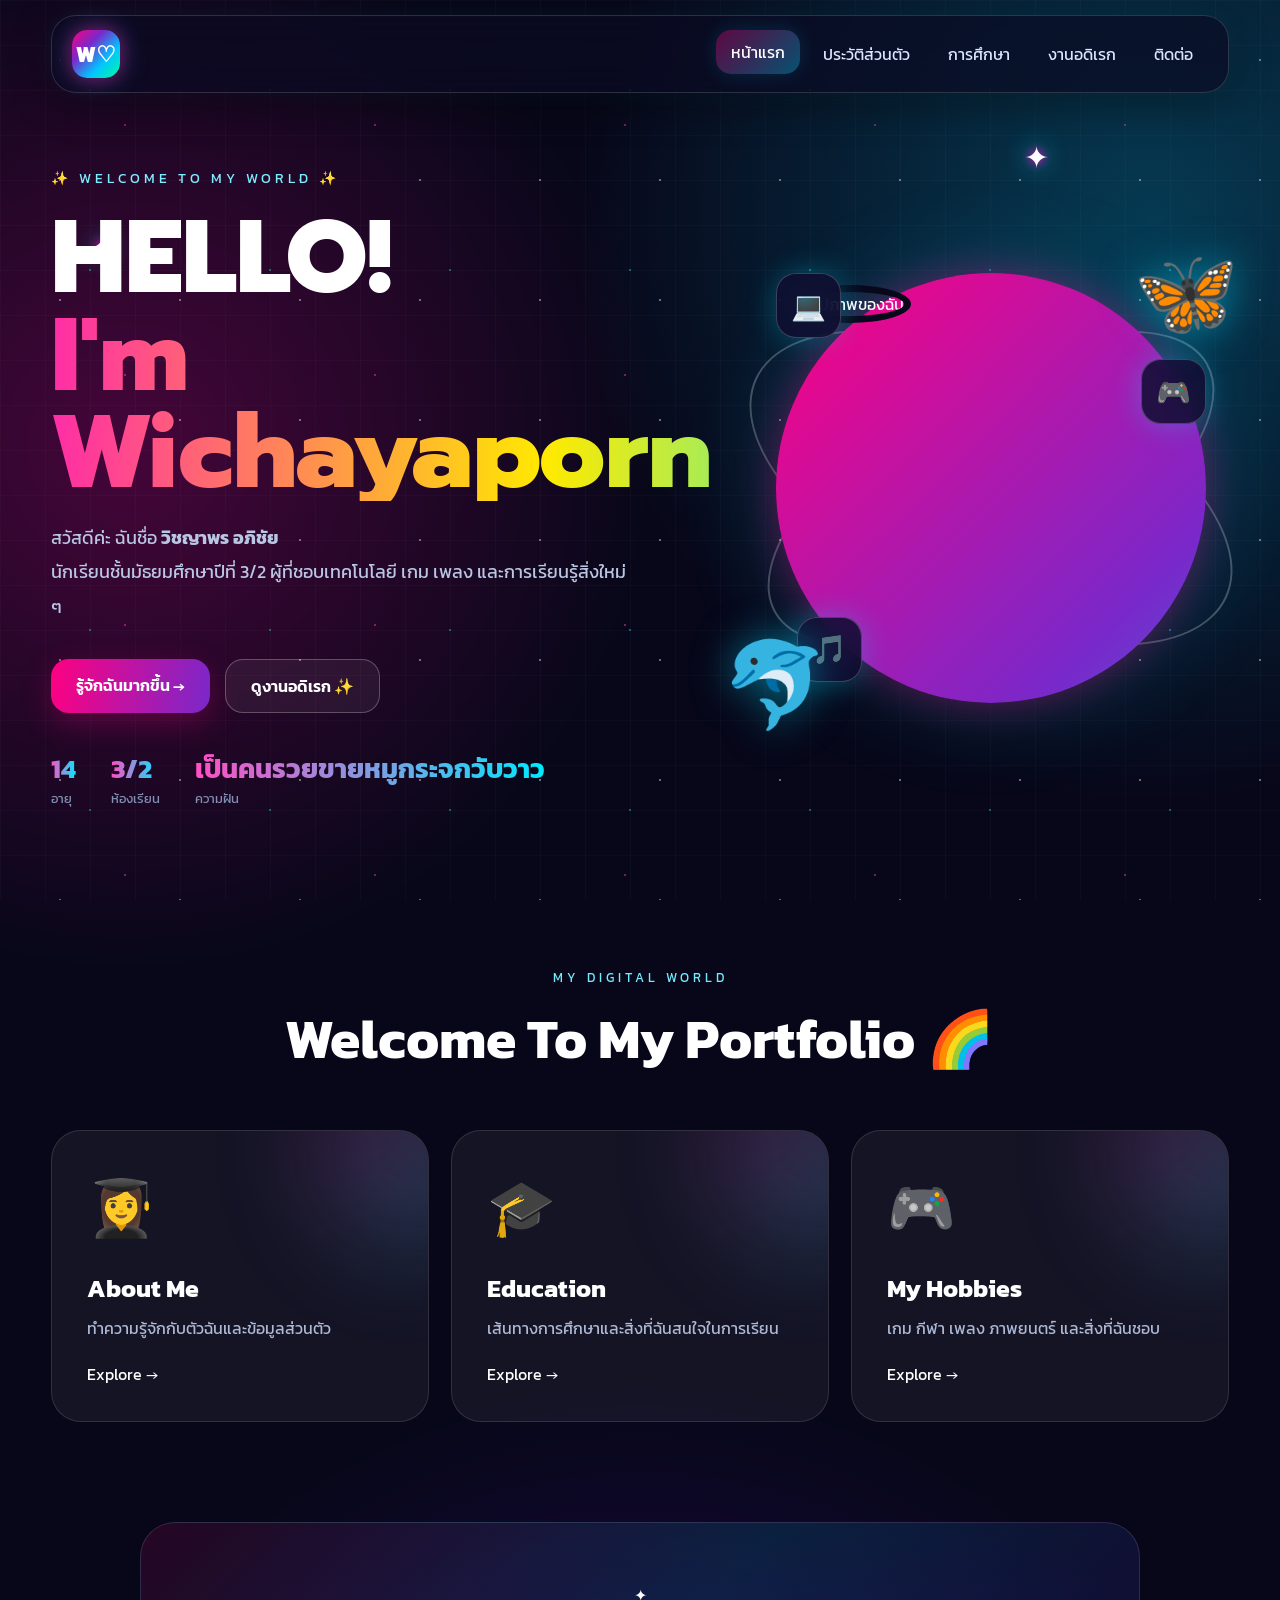
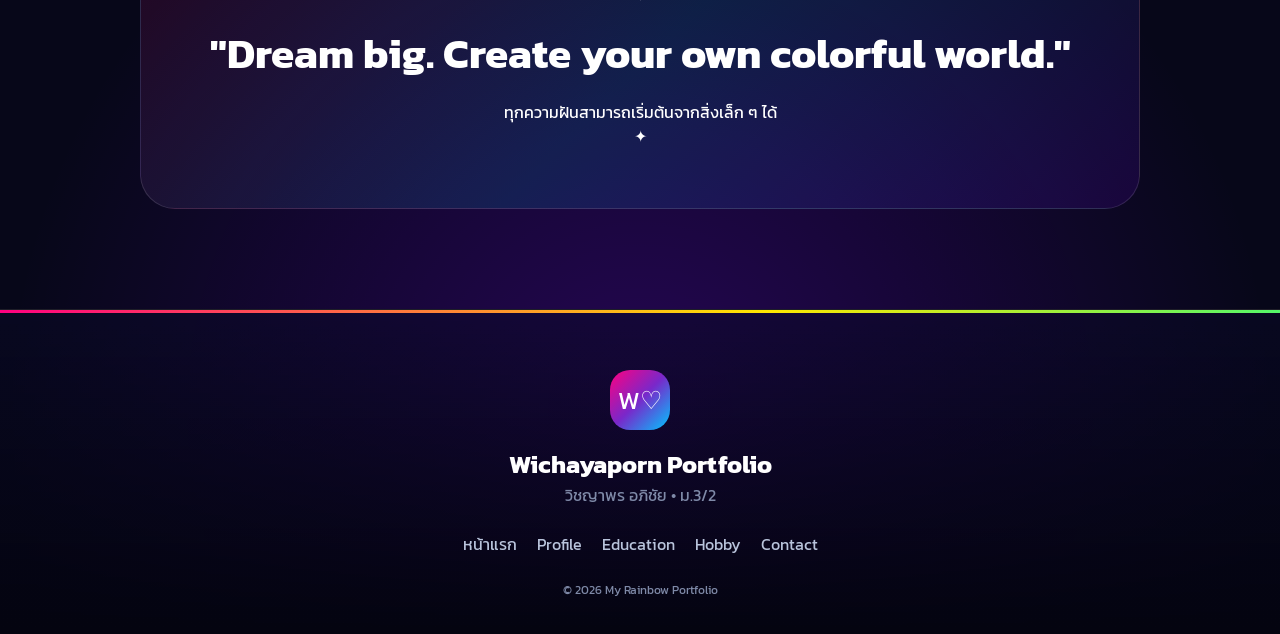
==== commit d1ecd954: "Update index.html" ====
--- a/index.html
+++ b/index.html
@@ -75,8 +75,8 @@
         <div class="tech-circle">
             <div class="profile-glow"></div>
 
-            <img src="https://placehold.co/500x600/111827/ffffff?text=PROFILE"
-                 alt="รูปโปรไฟล์ของฉัน">
+            <img src="image/2wi.jpg"
+                 alt="รูปภาพของฉัน">
 
             <div class="floating-badge badge1">💻</div>
             <div class="floating-badge badge2">🎮</div>
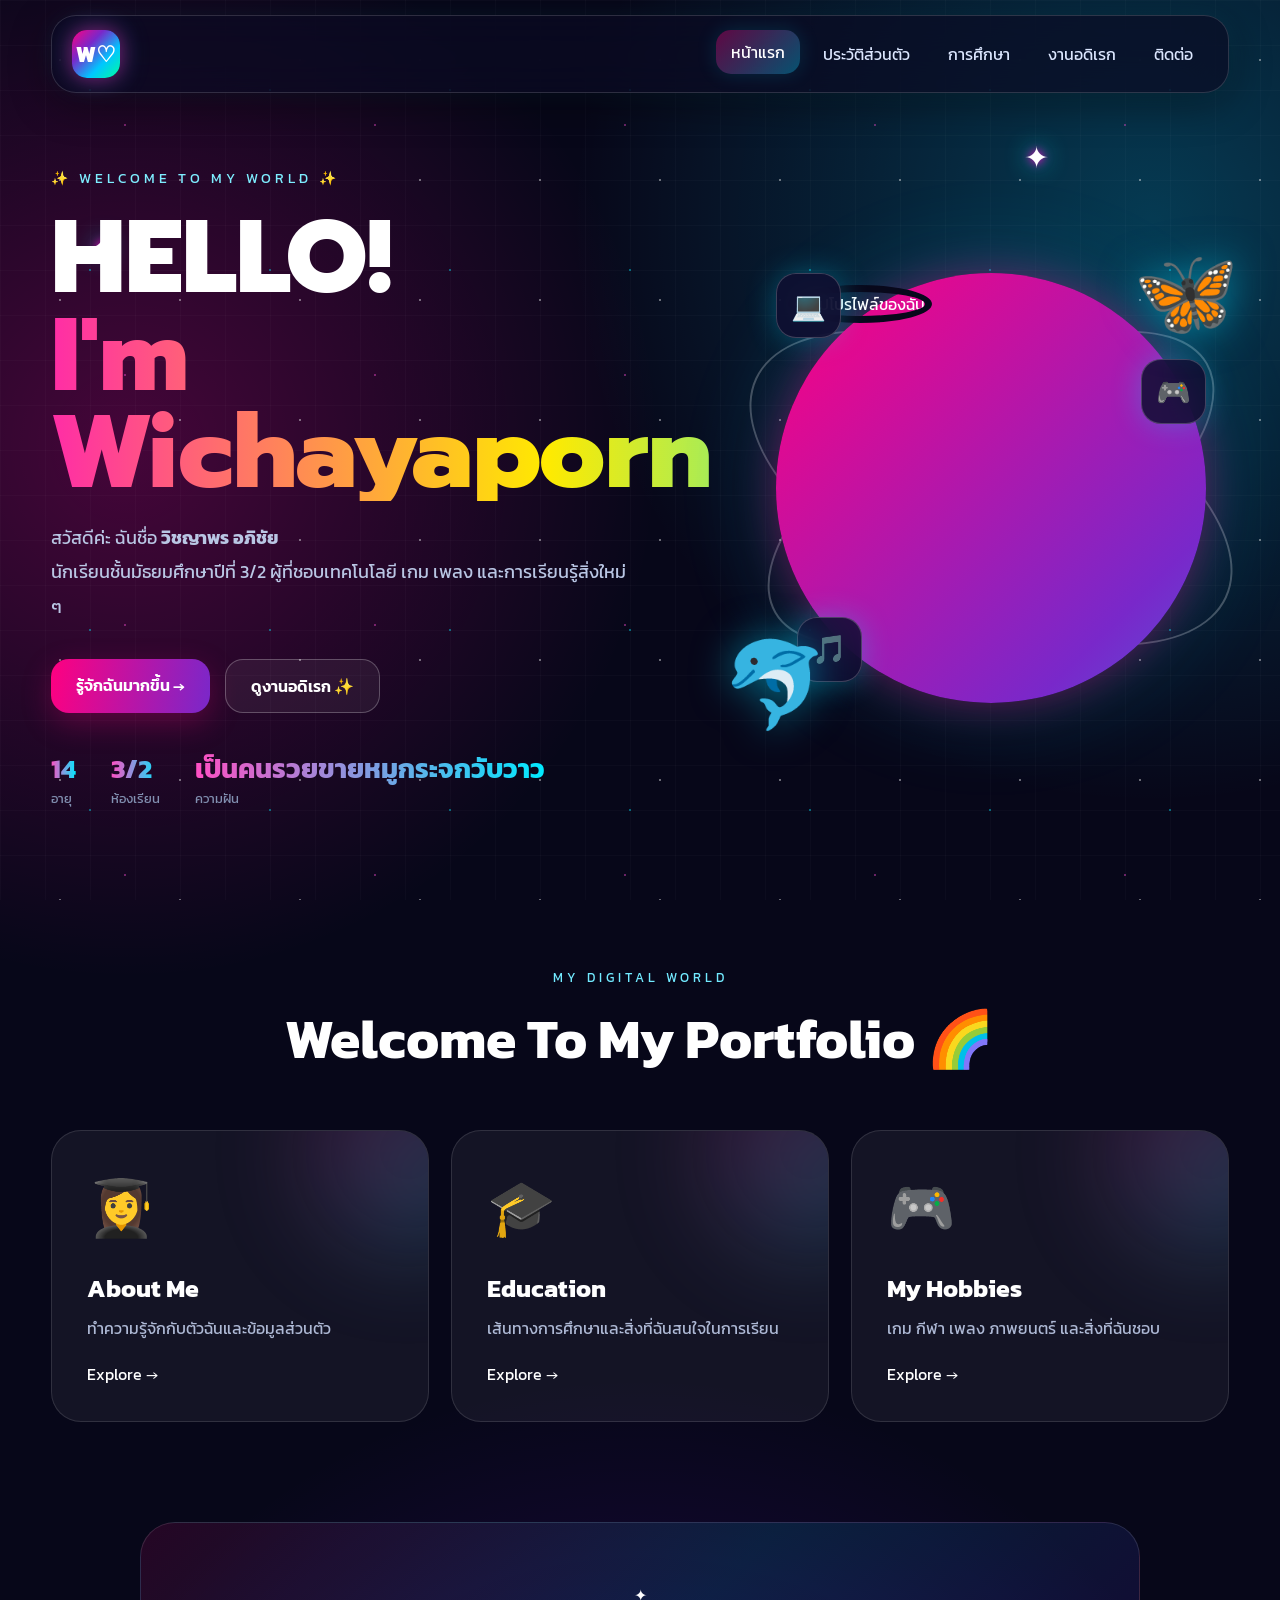
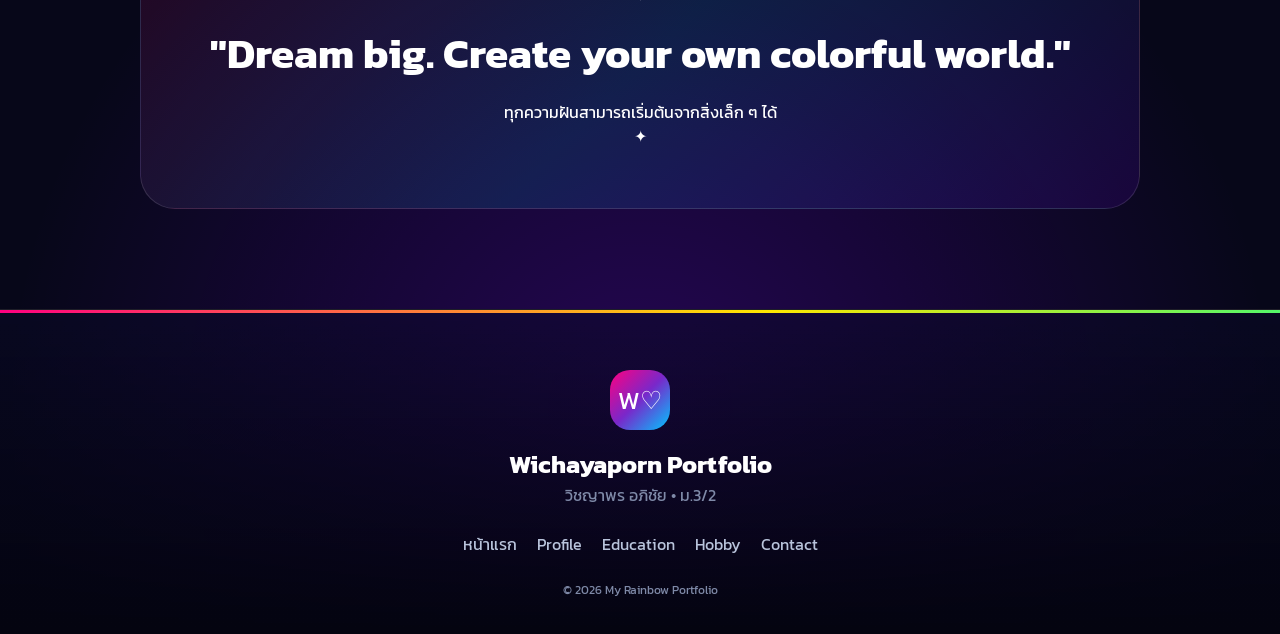
==== commit f6bf4cfc: "Update index.html" ====
--- a/index.html
+++ b/index.html
@@ -75,8 +75,8 @@
         <div class="tech-circle">
             <div class="profile-glow"></div>
 
-            <img src="image/2wi.jpg"
-                 alt="รูปภาพของฉัน">
+            <img src="images/2wi.jpeg"
+                 alt="รูปโปรไฟล์ของฉัน">
 
             <div class="floating-badge badge1">💻</div>
             <div class="floating-badge badge2">🎮</div>
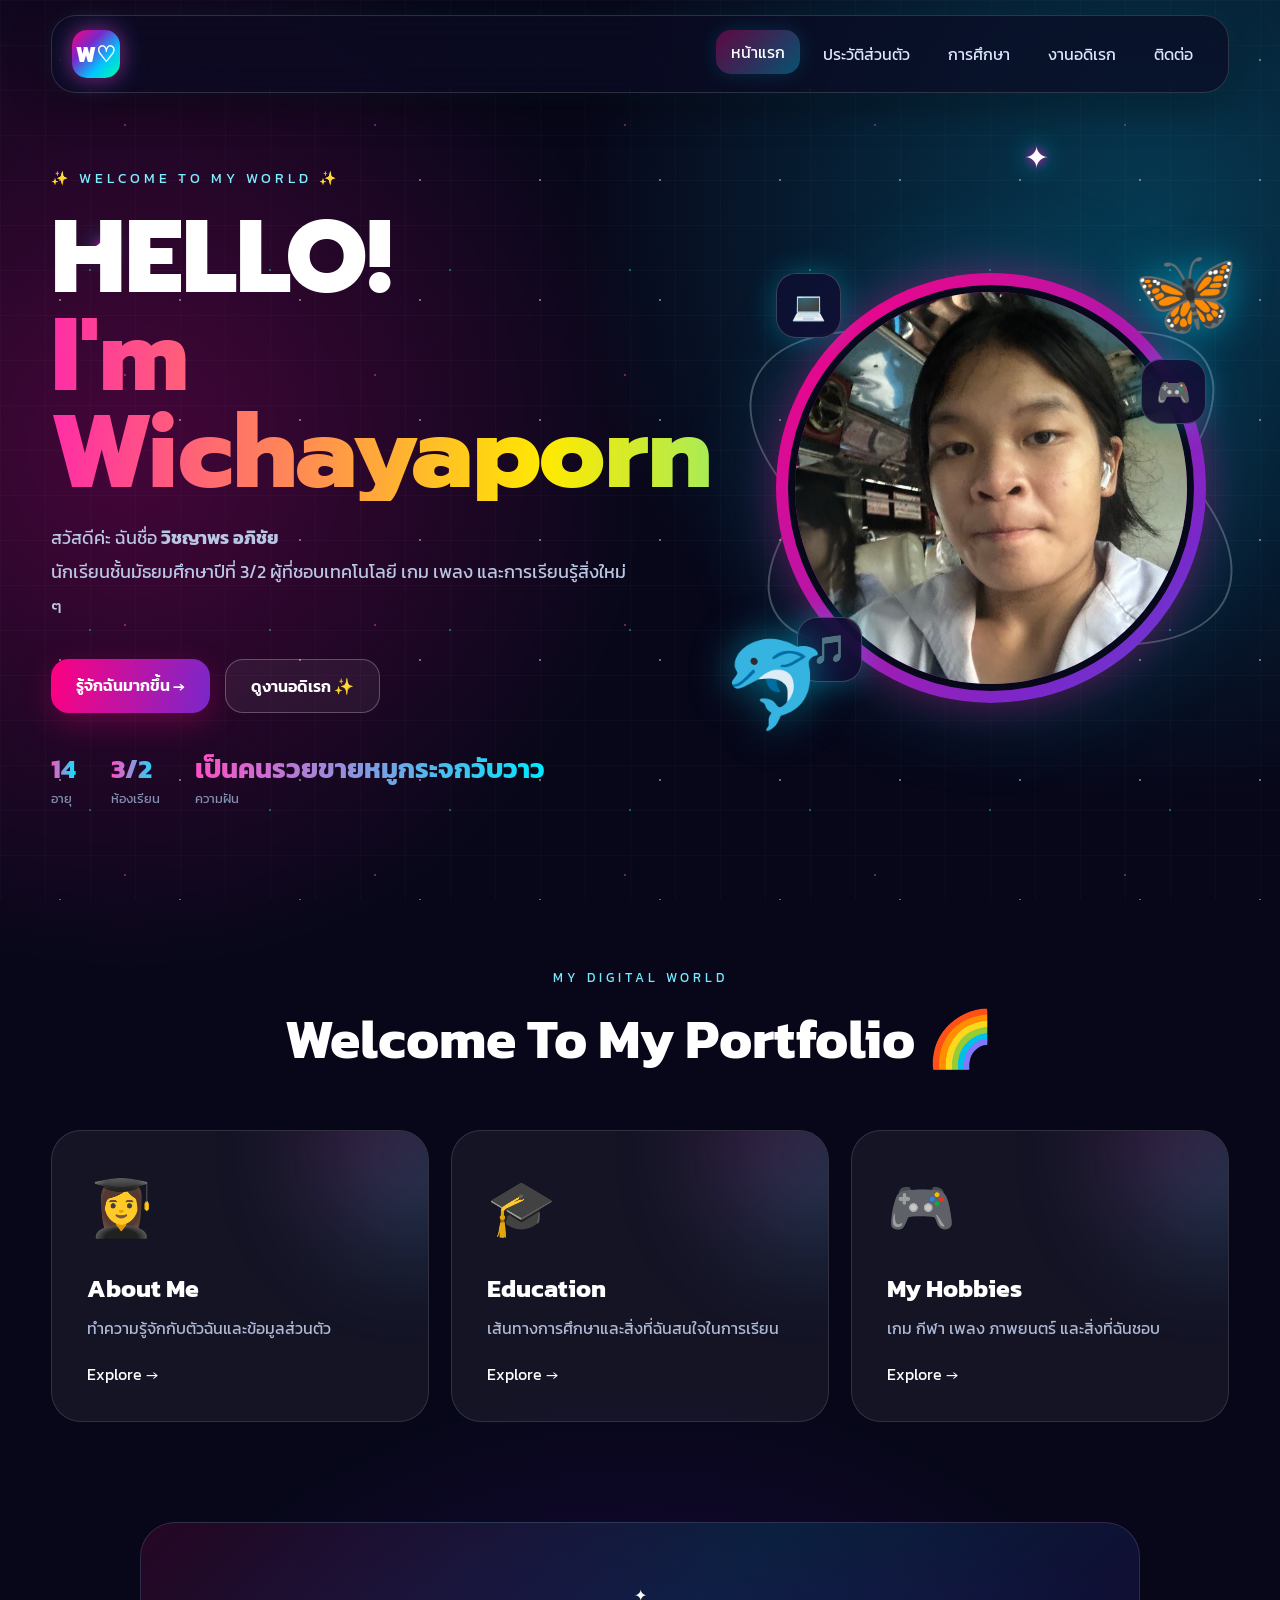
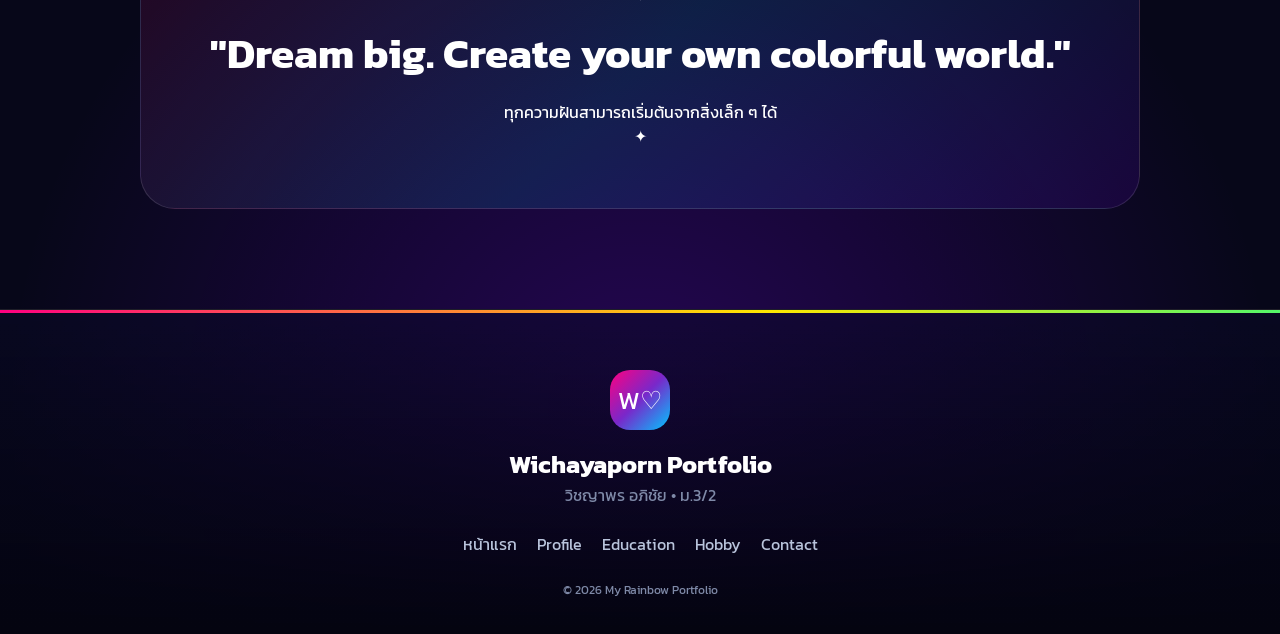
==== commit 2ae38227: "Update index.html" ====
--- a/index.html
+++ b/index.html
@@ -75,8 +75,10 @@
         <div class="tech-circle">
             <div class="profile-glow"></div>
 
-            <img src="images/2wi.jpeg"
-                 alt="รูปโปรไฟล์ของฉัน">
+            <img
+                src="images/2wi.jpeg"
+                 alt="รูปโปรไฟล์ของฉัน"
+            >
 
             <div class="floating-badge badge1">💻</div>
             <div class="floating-badge badge2">🎮</div>
